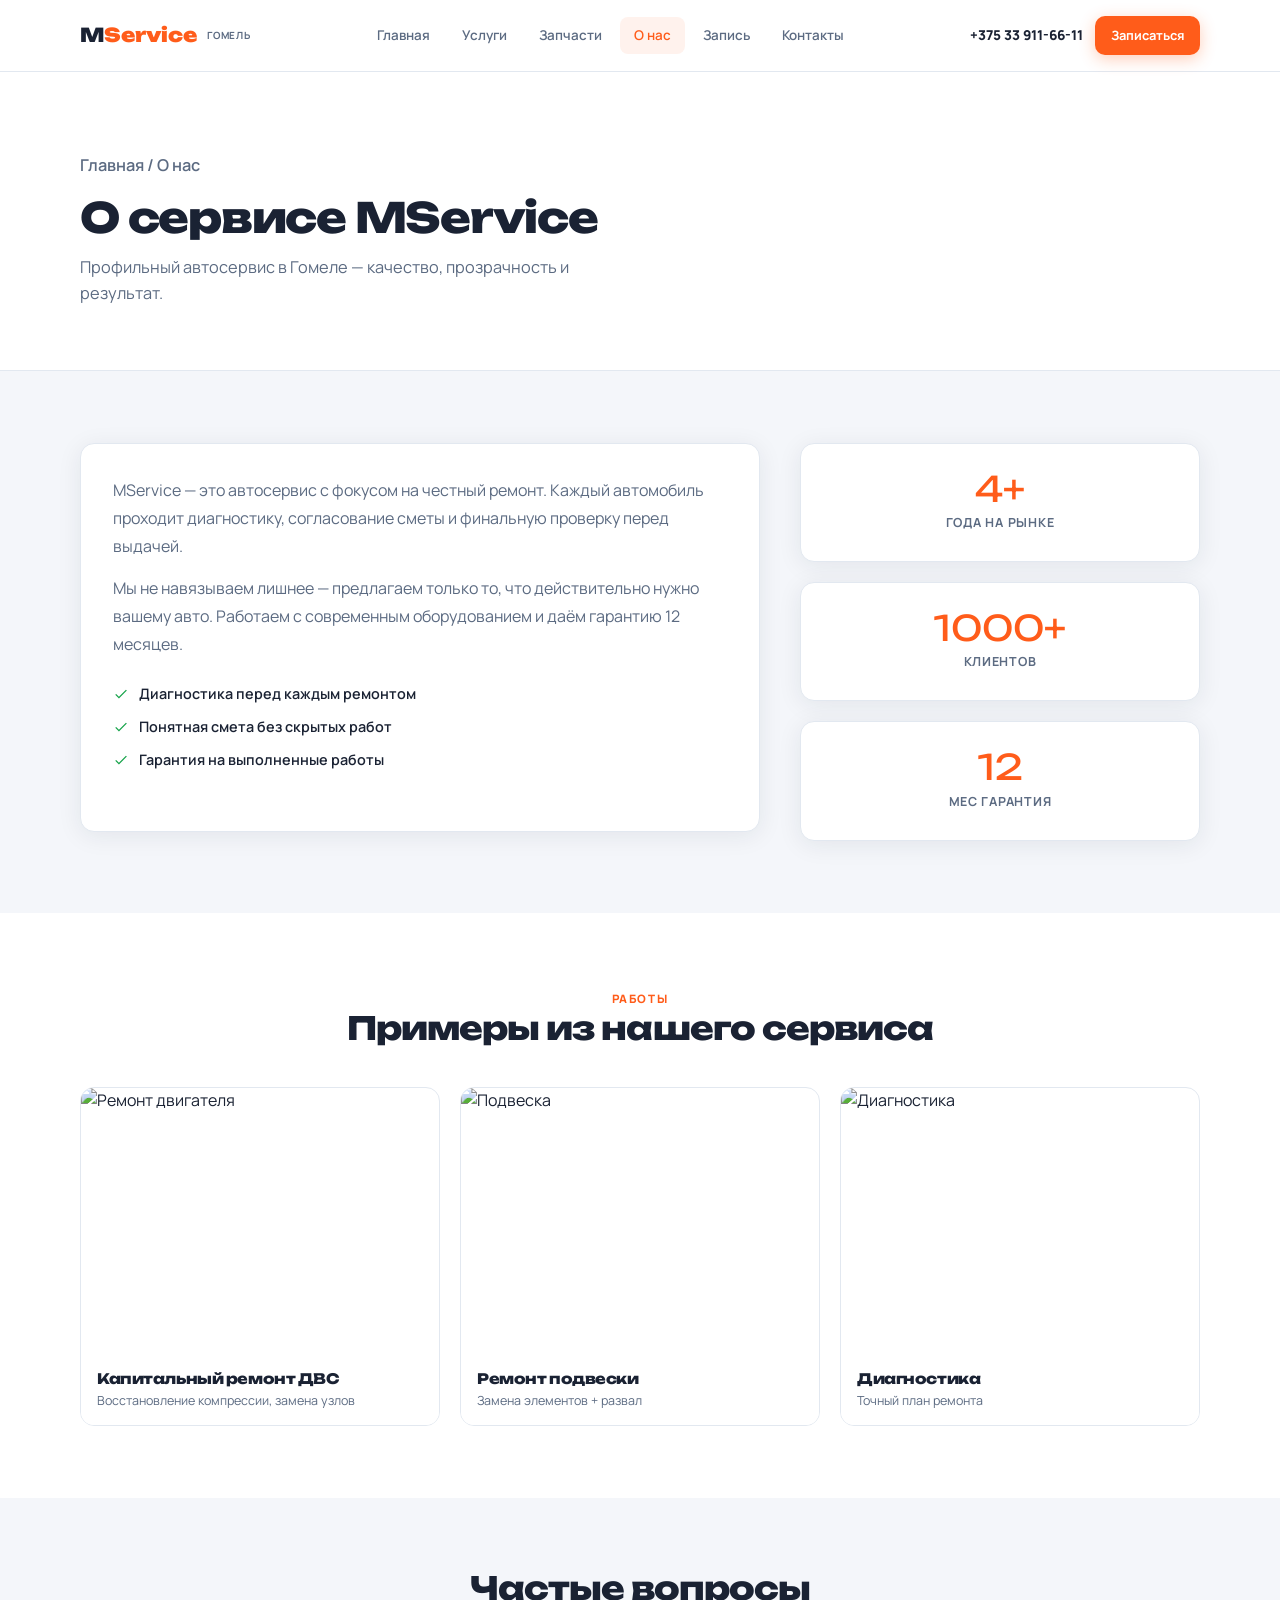
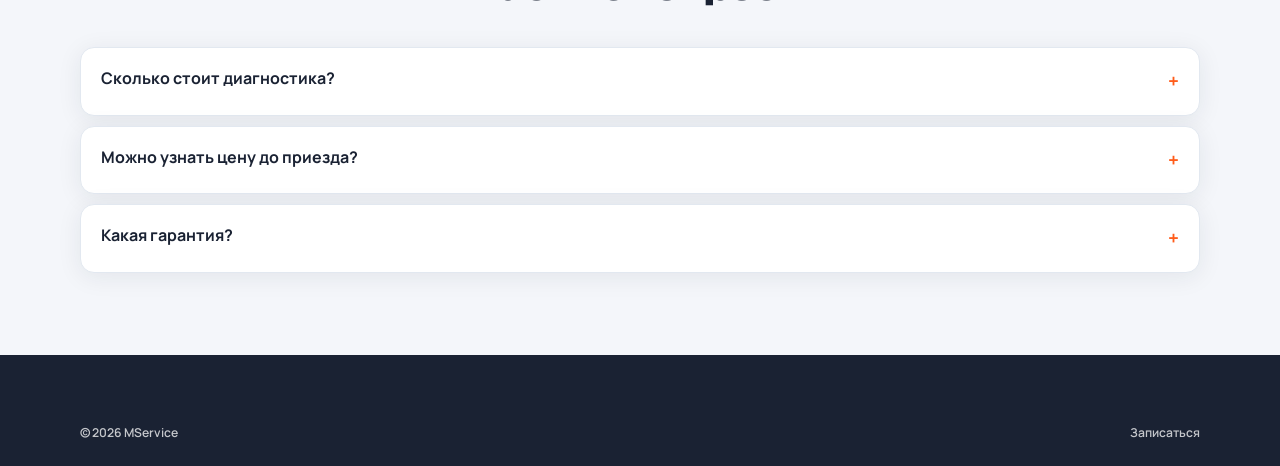
==== about.html @ 53ee5925 "v8: light theme multi-page site (6 pages)" ====
<!DOCTYPE html>
<html lang="ru">
<head>
  <meta charset="UTF-8" />
  <meta name="viewport" content="width=device-width, initial-scale=1.0" />
  <title>О нас — MService Гомель</title>
  <meta name="description" content="MService — автосервис в Гомеле с 2022 года. 1000+ клиентов, гарантия 12 месяцев." />
  <link href="https://fonts.googleapis.com/css2?family=Manrope:wght@400;600;700;800&family=Unbounded:wght@700;800;900&display=swap" rel="stylesheet" />
  <link rel="stylesheet" href="./styles.css?v=8" />
</head>
<body data-page="about">
<div id="ms-root">
  <header class="site-header">
    <div class="container head">
      <a href="./index.html" class="logo"><span class="logo-text">M<span>Service</span></span><span class="logo-tag">Гомель</span></a>
      <nav class="nav-desktop">
        <a href="./index.html" data-nav="home">Главная</a>
        <a href="./services.html" data-nav="services">Услуги</a>
        <a href="./parts.html" data-nav="parts">Запчасти</a>
        <a href="./about.html" data-nav="about">О нас</a>
        <a href="./booking.html" data-nav="booking">Запись</a>
        <a href="./contacts.html" data-nav="contacts">Контакты</a>
      </nav>
      <div class="head-actions">
        <a class="head-phone" href="tel:+375339116611">+375 33 911-66-11</a>
        <a class="btn btn-primary btn-sm" href="./booking.html">Записаться</a>
        <button class="burger" id="burgerBtn" type="button" aria-label="Меню"><span></span><span></span><span></span></button>
      </div>
    </div>
  </header>
  <div class="mobile-nav" id="mobileNav">
    <div class="mobile-nav-inner">
      <a href="./index.html" data-nav="home">Главная</a>
      <a href="./services.html" data-nav="services">Услуги</a>
      <a href="./parts.html" data-nav="parts">Запчасти</a>
      <a href="./about.html" data-nav="about">О нас</a>
      <a href="./booking.html" data-nav="booking">Запись</a>
      <a href="./contacts.html" data-nav="contacts">Контакты</a>
    </div>
  </div>

  <main>
    <section class="page-hero">
      <div class="container">
        <p class="breadcrumb"><a href="./index.html">Главная</a> / О нас</p>
        <h1>О сервисе MService</h1>
        <p>Профильный автосервис в Гомеле — качество, прозрачность и результат.</p>
      </div>
    </section>

    <section class="section">
      <div class="container page-layout">
        <div class="card" style="padding:32px">
          <p style="color:var(--muted);margin-bottom:14px;line-height:1.75">MService — это автосервис с фокусом на честный ремонт. Каждый автомобиль проходит диагностику, согласование сметы и финальную проверку перед выдачей.</p>
          <p style="color:var(--muted);line-height:1.75">Мы не навязываем лишнее — предлагаем только то, что действительно нужно вашему авто. Работаем с современным оборудованием и даём гарантию 12 месяцев.</p>
          <ul class="home-checks" style="margin-top:24px">
            <li><svg viewBox="0 0 24 24"><path d="M9 16.2 4.8 12l-1.4 1.4L9 19 21 7l-1.4-1.4L9 16.2z"/></svg>Диагностика перед каждым ремонтом</li>
            <li><svg viewBox="0 0 24 24"><path d="M9 16.2 4.8 12l-1.4 1.4L9 19 21 7l-1.4-1.4L9 16.2z"/></svg>Понятная смета без скрытых работ</li>
            <li><svg viewBox="0 0 24 24"><path d="M9 16.2 4.8 12l-1.4 1.4L9 19 21 7l-1.4-1.4L9 16.2z"/></svg>Гарантия на выполненные работы</li>
          </ul>
        </div>
        <div class="grid-2" style="grid-template-columns:1fr">
          <article class="card stat-box"><div class="stat-num">4+</div><div class="stat-lbl">года на рынке</div></article>
          <article class="card stat-box"><div class="stat-num">1000+</div><div class="stat-lbl">клиентов</div></article>
          <article class="card stat-box"><div class="stat-num">12</div><div class="stat-lbl">мес гарантия</div></article>
        </div>
      </div>
    </section>

    <section class="section section-white">
      <div class="container">
        <div class="section-head center"><span class="sec-label">Работы</span><h2>Примеры из нашего сервиса</h2></div>
        <div class="grid-3">
          <article class="gallery-card">
            <img loading="lazy" src="https://images.unsplash.com/photo-1487754180451-c456f719a1fc?auto=format&fit=crop&w=800&q=80" alt="Ремонт двигателя" />
            <div class="gallery-cap"><h3>Капитальный ремонт ДВС</h3><p>Восстановление компрессии, замена узлов</p></div>
          </article>
          <article class="gallery-card">
            <img loading="lazy" src="https://images.unsplash.com/photo-1625047509248-ec889cbff17f?auto=format&fit=crop&w=800&q=80" alt="Подвеска" />
            <div class="gallery-cap"><h3>Ремонт подвески</h3><p>Замена элементов + развал</p></div>
          </article>
          <article class="gallery-card">
            <img loading="lazy" src="https://images.unsplash.com/photo-1581094794329-cd5aa2aee6a8?auto=format&fit=crop&w=800&q=80" alt="Диагностика" />
            <div class="gallery-cap"><h3>Диагностика</h3><p>Точный план ремонта</p></div>
          </article>
        </div>
      </div>
    </section>

    <section class="section">
      <div class="container">
        <div class="section-head center"><h2>Частые вопросы</h2></div>
        <details class="card faq-item"><summary>Сколько стоит диагностика?</summary><p>От 30 BYN. Считываем ошибки и даём понятный отчёт с планом ремонта.</p></details>
        <details class="card faq-item"><summary>Можно узнать цену до приезда?</summary><p>Да — позвоните или оставьте заявку. Точная смета после осмотра авто.</p></details>
        <details class="card faq-item"><summary>Какая гарантия?</summary><p>12 месяцев на выполненные работы, фиксируем в заказ-наряде.</p></details>
      </div>
    </section>
  </main>

  <footer class="site-footer">
    <div class="container footer-bottom" style="border:0"><span>© 2026 MService</span><a href="./booking.html">Записаться</a></div>
  </footer>
</div>
<script src="./main.js?v=8"></script>
</body>
</html>
---- styles.css ----
/* MService — Light Multi-page */
html, body { margin: 0; background: #f4f6fa; }
#ms-root, #ms-root * { box-sizing: border-box; margin: 0; padding: 0; }

#ms-root {
  --bg: #f4f6fa;
  --white: #ffffff;
  --ink: #1a2233;
  --muted: #5c6b82;
  --line: #e2e8f0;
  --orange: #ff5c1a;
  --orange-dark: #e04e12;
  --blue: #2563eb;
  --green: #16a34a;
  --shadow: 0 4px 24px rgba(26, 34, 51, 0.08);
  --shadow-lg: 0 12px 40px rgba(26, 34, 51, 0.12);
  --radius: 14px;
  --font-display: "Unbounded", system-ui, sans-serif;
  --font-body: "Manrope", system-ui, sans-serif;
  --container: min(1120px, calc(100% - 40px));
  --header-h: 72px;
  font-family: var(--font-body);
  color: var(--ink);
  background: var(--bg);
  line-height: 1.6;
  -webkit-font-smoothing: antialiased;
}

#ms-root svg { width: 1.1em; height: 1.1em; fill: currentColor; flex-shrink: 0; }
#ms-root .container { width: var(--container); margin-inline: auto; }
#ms-root a { color: inherit; text-decoration: none; }
#ms-root img { max-width: 100%; display: block; }
#ms-root h1, #ms-root h2, #ms-root h3 { font-family: var(--font-display); font-weight: 800; letter-spacing: -0.03em; line-height: 1.15; }
#ms-root strong { font-weight: 700; }

#ms-root .card {
  background: var(--white);
  border: 1px solid var(--line);
  border-radius: var(--radius);
  box-shadow: var(--shadow);
}

#ms-root .btn {
  display: inline-flex; align-items: center; justify-content: center; gap: 8px;
  padding: 13px 24px; min-height: 46px; border: none; border-radius: 10px;
  font-family: var(--font-body); font-weight: 700; font-size: 0.88rem; cursor: pointer;
  transition: 0.2s;
}
#ms-root .btn:hover { transform: translateY(-1px); }
#ms-root .btn-primary { background: var(--orange); color: #fff; box-shadow: 0 4px 16px rgba(255,92,26,0.3); }
#ms-root .btn-primary:hover { background: var(--orange-dark); }
#ms-root .btn-outline { background: var(--white); color: var(--ink); border: 1.5px solid var(--line); }
#ms-root .btn-outline:hover { border-color: var(--orange); color: var(--orange); }
#ms-root .btn-sm { padding: 9px 16px; min-height: 38px; font-size: 0.8rem; }
#ms-root .btn-lg { padding: 16px 28px; min-height: 52px; font-size: 0.95rem; }

/* Header */
#ms-root .site-header {
  position: sticky; top: 0; z-index: 100;
  height: var(--header-h); background: rgba(255,255,255,0.95);
  backdrop-filter: blur(12px); border-bottom: 1px solid var(--line);
}
#ms-root .head { height: 100%; display: flex; align-items: center; justify-content: space-between; gap: 16px; }
#ms-root .logo { display: flex; align-items: center; gap: 10px; }
#ms-root .logo-text { font-family: var(--font-display); font-size: 1.2rem; font-weight: 900; }
#ms-root .logo-text span { color: var(--orange); }
#ms-root .logo-tag { font-size: 0.62rem; color: var(--muted); font-weight: 700; text-transform: uppercase; letter-spacing: 0.08em; }
#ms-root .nav-desktop { display: flex; gap: 4px; }
#ms-root .nav-desktop a {
  padding: 8px 14px; border-radius: 8px; font-size: 0.84rem; font-weight: 600; color: var(--muted); transition: 0.2s;
}
#ms-root .nav-desktop a:hover { color: var(--ink); background: var(--bg); }
#ms-root .nav-desktop a.active { color: var(--orange); background: rgba(255,92,26,0.08); }
#ms-root .head-actions { display: flex; align-items: center; gap: 12px; }
#ms-root .head-phone { font-weight: 800; font-size: 0.85rem; color: var(--ink); white-space: nowrap; }
#ms-root .head-phone:hover { color: var(--orange); }
#ms-root .burger {
  display: none; width: 40px; height: 40px; border: 1px solid var(--line); border-radius: 10px;
  background: var(--white); cursor: pointer; flex-direction: column;
  align-items: center; justify-content: center; gap: 5px;
}
#ms-root .burger span { width: 18px; height: 2px; background: var(--ink); border-radius: 1px; transition: 0.25s; }
#ms-root .burger.open span:nth-child(1) { transform: translateY(7px) rotate(45deg); }
#ms-root .burger.open span:nth-child(2) { opacity: 0; }
#ms-root .burger.open span:nth-child(3) { transform: translateY(-7px) rotate(-45deg); }

#ms-root .mobile-nav {
  display: none; position: fixed; inset: 0; z-index: 99; background: rgba(26,34,51,0.4);
  opacity: 0; pointer-events: none; transition: 0.3s;
}
#ms-root .mobile-nav.open { opacity: 1; pointer-events: auto; }
#ms-root .mobile-nav-inner {
  position: absolute; right: 0; top: 0; bottom: 0; width: min(280px, 85vw);
  background: var(--white); padding: 88px 24px 24px;
  display: flex; flex-direction: column; gap: 4px;
  transform: translateX(100%); transition: 0.35s;
  box-shadow: var(--shadow-lg);
}
#ms-root .mobile-nav.open .mobile-nav-inner { transform: none; }
#ms-root .mobile-nav a {
  padding: 12px 14px; border-radius: 8px; font-weight: 700; font-size: 0.95rem; color: var(--ink);
}
#ms-root .mobile-nav a.active { background: rgba(255,92,26,0.1); color: var(--orange); }
#ms-root .mobile-nav .btn { width: 100%; margin-top: 12px; }

/* Page hero */
#ms-root .page-hero {
  padding: clamp(48px, 8vw, 80px) 0 clamp(40px, 6vw, 64px);
  background: var(--white); border-bottom: 1px solid var(--line);
}
#ms-root .page-hero h1 { font-size: clamp(1.8rem, 4vw, 2.6rem); margin-bottom: 12px; }
#ms-root .page-hero p { color: var(--muted); font-size: 1.02rem; max-width: 560px; }
#ms-root .breadcrumb { font-size: 0.78rem; color: var(--muted); margin-bottom: 16px; font-weight: 600; }
#ms-root .breadcrumb a:hover { color: var(--orange); }

/* Home hero */
#ms-root .home-hero {
  padding: clamp(48px, 7vw, 72px) 0;
  background: linear-gradient(180deg, #fff 0%, var(--bg) 100%);
}
#ms-root .home-hero-grid {
  display: grid; grid-template-columns: 1fr 400px; gap: 48px; align-items: center;
}
#ms-root .home-badge {
  display: inline-block; padding: 6px 14px; margin-bottom: 16px;
  background: rgba(22,163,74,0.1); color: var(--green); border-radius: 999px;
  font-size: 0.75rem; font-weight: 800;
}
#ms-root .home-hero h1 { font-size: clamp(2rem, 5vw, 3.2rem); margin-bottom: 16px; }
#ms-root .home-hero h1 em { font-style: normal; color: var(--orange); }
#ms-root .home-lead { color: var(--muted); font-size: 1.05rem; margin-bottom: 24px; max-width: 520px; }
#ms-root .home-checks { list-style: none; display: grid; gap: 10px; margin-bottom: 28px; }
#ms-root .home-checks li { display: flex; gap: 10px; align-items: center; font-weight: 600; font-size: 0.9rem; }
#ms-root .home-checks svg { color: var(--green); }
#ms-root .home-btns { display: flex; flex-wrap: wrap; gap: 10px; }
#ms-root .hero-card { padding: 28px; }
#ms-root .hero-card h3 { font-size: 1.1rem; margin-bottom: 6px; }
#ms-root .hero-card > p { font-size: 0.86rem; color: var(--muted); margin-bottom: 20px; }

/* Sections */
#ms-root .section { padding: clamp(48px, 7vw, 72px) 0; }
#ms-root .section-white { background: var(--white); }
#ms-root .section-head { margin-bottom: 40px; }
#ms-root .section-head.center { text-align: center; }
#ms-root .section-head.center p { margin-inline: auto; }
#ms-root .sec-label { font-size: 0.72rem; font-weight: 800; text-transform: uppercase; letter-spacing: 0.14em; color: var(--orange); margin-bottom: 8px; }
#ms-root .section-head h2 { font-size: clamp(1.5rem, 3vw, 2rem); margin-bottom: 10px; }
#ms-root .section-head p { color: var(--muted); max-width: 520px; font-size: 0.95rem; }

/* Grids */
#ms-root .grid-4 { display: grid; grid-template-columns: repeat(4, 1fr); gap: 20px; }
#ms-root .grid-3 { display: grid; grid-template-columns: repeat(3, 1fr); gap: 20px; }
#ms-root .grid-2 { display: grid; grid-template-columns: repeat(2, 1fr); gap: 20px; }

#ms-root .trust-card { padding: 24px 20px; text-align: center; }
#ms-root .trust-icon {
  width: 48px; height: 48px; margin: 0 auto 14px; border-radius: 12px;
  background: rgba(255,92,26,0.1); color: var(--orange);
  display: flex; align-items: center; justify-content: center;
}
#ms-root .trust-card h3 { font-size: 0.95rem; margin-bottom: 6px; }
#ms-root .trust-card p { font-size: 0.82rem; color: var(--muted); }

#ms-root .svc-card { padding: 24px; display: flex; flex-direction: column; min-height: 220px; transition: 0.2s; }
#ms-root .svc-card:hover { box-shadow: var(--shadow-lg); border-color: rgba(255,92,26,0.25); }
#ms-root .svc-card h3 { font-size: 1rem; margin: 12px 0 8px; }
#ms-root .svc-card p { font-size: 0.86rem; color: var(--muted); flex: 1; margin-bottom: 16px; }
#ms-root .svc-foot { display: flex; justify-content: space-between; align-items: center; margin-top: auto; }
#ms-root .price { font-family: var(--font-display); font-weight: 800; color: var(--orange); font-size: 0.95rem; }

#ms-root .price-table { overflow: hidden; }
#ms-root .price-row {
  display: grid; grid-template-columns: 1fr 120px 110px; gap: 16px; align-items: center;
  padding: 16px 20px; border-bottom: 1px solid var(--line); font-weight: 600; font-size: 0.9rem;
}
#ms-root .price-row:last-child { border-bottom: 0; }
#ms-root .price-head { background: var(--bg); font-size: 0.72rem; text-transform: uppercase; letter-spacing: 0.08em; color: var(--muted); }

#ms-root .cta-band {
  padding: clamp(32px, 5vw, 48px); border-radius: var(--radius);
  background: linear-gradient(135deg, var(--orange), #ff8a4c);
  color: #fff; display: flex; justify-content: space-between; align-items: center; gap: 24px; flex-wrap: wrap;
}
#ms-root .cta-band h2 { font-size: clamp(1.3rem, 3vw, 1.7rem); margin-bottom: 8px; color: #fff; }
#ms-root .cta-band p { opacity: 0.92; font-size: 0.92rem; max-width: 480px; }
#ms-root .cta-band .btn-outline { border-color: rgba(255,255,255,0.5); color: #fff; background: transparent; }
#ms-root .cta-band .btn-outline:hover { background: rgba(255,255,255,0.15); border-color: #fff; }
#ms-root .cta-band .btn-white { background: #fff; color: var(--orange); }

#ms-root .review-card { padding: 28px; }
#ms-root .review-stars { color: #f59e0b; margin-bottom: 12px; letter-spacing: 2px; }
#ms-root .review-card p { font-size: 0.95rem; line-height: 1.7; margin-bottom: 16px; }
#ms-root .review-author { font-weight: 800; font-size: 0.88rem; color: var(--orange); }

#ms-root .stat-box { padding: 28px; text-align: center; }
#ms-root .stat-num { font-family: var(--font-display); font-size: 2.2rem; color: var(--orange); line-height: 1; }
#ms-root .stat-lbl { font-size: 0.78rem; color: var(--muted); font-weight: 700; margin-top: 6px; text-transform: uppercase; letter-spacing: 0.06em; }

#ms-root .gallery-card { border-radius: var(--radius); overflow: hidden; border: 1px solid var(--line); }
#ms-root .gallery-card img { width: 100%; aspect-ratio: 4/3; object-fit: cover; }
#ms-root .gallery-cap { padding: 14px 16px; background: var(--white); }
#ms-root .gallery-cap h3 { font-size: 0.9rem; margin-bottom: 4px; }
#ms-root .gallery-cap p { font-size: 0.78rem; color: var(--muted); }

/* Forms */
#ms-root .form-box { padding: 32px; max-width: 480px; }
#ms-root .form-box.wide { max-width: 100%; }
#ms-root .form-tabs { display: grid; grid-template-columns: repeat(3, 1fr); gap: 8px; margin-bottom: 16px; }
#ms-root .form-tab {
  padding: 10px; border-radius: 8px; border: 1.5px solid var(--line); background: var(--bg);
  font-family: var(--font-body); font-weight: 700; font-size: 0.78rem; cursor: pointer; color: var(--muted);
}
#ms-root .form-tab.on { border-color: var(--orange); color: var(--orange); background: rgba(255,92,26,0.06); }
#ms-root .ig { margin-bottom: 12px; }
#ms-root input, #ms-root textarea, #ms-root select {
  width: 100%; padding: 13px 15px; border-radius: 10px; border: 1.5px solid var(--line);
  background: var(--white); font-family: var(--font-body); font-size: 0.9rem; color: var(--ink);
  min-height: 46px; transition: 0.2s;
}
#ms-root textarea { min-height: 110px; resize: vertical; }
#ms-root input:focus, #ms-root textarea:focus { outline: none; border-color: var(--orange); box-shadow: 0 0 0 3px rgba(255,92,26,0.12); }
#ms-root .form-note { font-size: 0.74rem; color: var(--muted); margin-top: 10px; text-align: center; }
#ms-root .form-feedback { margin-top: 12px; text-align: center; font-size: 0.84rem; font-weight: 600; min-height: 1.4em; }

/* Contacts */
#ms-root .contact-line { display: flex; gap: 14px; margin-bottom: 18px; align-items: flex-start; }
#ms-root .contact-icon {
  width: 42px; height: 42px; border-radius: 10px; flex-shrink: 0;
  background: rgba(255,92,26,0.1); color: var(--orange);
  display: flex; align-items: center; justify-content: center;
}
#ms-root .contact-line strong { display: block; font-size: 0.95rem; margin-bottom: 2px; }
#ms-root .contact-line span, #ms-root .contact-line a { font-size: 0.88rem; color: var(--muted); font-weight: 600; }
#ms-root .contact-line a:hover { color: var(--orange); }
#ms-root .map-box { border-radius: var(--radius); overflow: hidden; border: 1px solid var(--line); min-height: 360px; }
#ms-root .map-box iframe { width: 100%; height: 100%; min-height: 360px; border: 0; }

/* Footer */
#ms-root .site-footer {
  background: var(--ink); color: rgba(255,255,255,0.75); padding: 48px 0 24px; margin-top: 0;
}
#ms-root .footer-grid {
  display: grid; grid-template-columns: 1.4fr 1fr 1fr 1fr; gap: 32px; margin-bottom: 36px;
}
#ms-root .footer-brand .logo-text { color: #fff; }
#ms-root .footer-brand p { font-size: 0.84rem; margin-top: 12px; line-height: 1.6; }
#ms-root .footer-col h4 { color: #fff; font-size: 0.82rem; margin-bottom: 14px; font-family: var(--font-body); font-weight: 800; text-transform: uppercase; letter-spacing: 0.08em; }
#ms-root .footer-col a { display: block; font-size: 0.86rem; margin-bottom: 8px; color: rgba(255,255,255,0.65); font-weight: 600; }
#ms-root .footer-col a:hover { color: var(--orange); }
#ms-root .footer-bottom {
  padding-top: 20px; border-top: 1px solid rgba(255,255,255,0.1);
  display: flex; justify-content: space-between; flex-wrap: wrap; gap: 12px;
  font-size: 0.76rem; font-weight: 600;
}

#ms-root .page-layout { display: grid; grid-template-columns: 1fr 400px; gap: 40px; align-items: start; }
#ms-root .faq-item { margin-bottom: 10px; overflow: hidden; }
#ms-root .faq-item summary { padding: 18px 20px; cursor: pointer; font-weight: 700; list-style: none; display: flex; justify-content: space-between; }
#ms-root .faq-item summary::-webkit-details-marker { display: none; }
#ms-root .faq-item summary::after { content: "+"; color: var(--orange); font-size: 1.2rem; }
#ms-root .faq-item[open] summary::after { content: "−"; }
#ms-root .faq-item p { padding: 0 20px 18px; font-size: 0.88rem; color: var(--muted); line-height: 1.65; }

#ms-root .mobile-bar {
  display: none; position: fixed; bottom: 0; left: 0; right: 0; z-index: 90;
  background: var(--white); border-top: 1px solid var(--line);
  padding: 8px 12px calc(8px + env(safe-area-inset-bottom));
  grid-template-columns: repeat(3, 1fr); gap: 8px;
  box-shadow: 0 -4px 20px rgba(0,0,0,0.06);
}
#ms-root .mobile-bar a, #ms-root .mobile-bar button {
  display: flex; flex-direction: column; align-items: center; gap: 3px;
  padding: 8px; border: 0; background: none; font-size: 0.62rem; font-weight: 700;
  color: var(--muted); cursor: pointer; font-family: var(--font-body);
}
#ms-root .mobile-bar .active-tab { color: var(--orange); }

/* Modal */
#ms-root .modal {
  position: fixed; inset: 0; z-index: 200; background: rgba(26,34,51,0.5);
  display: none; align-items: center; justify-content: center; padding: 16px;
}
#ms-root .modal.open { display: flex; }
#ms-root .modal-box { width: min(100%, 420px); padding: 28px; position: relative; }
#ms-root .modal-close {
  position: absolute; right: 14px; top: 12px; background: none; border: 0;
  font-size: 24px; cursor: pointer; color: var(--muted); line-height: 1;
}
#ms-root .modal-box h3 { font-size: 1.1rem; margin-bottom: 8px; padding-right: 28px; }
#ms-root .modal-sub { font-size: 0.84rem; color: var(--muted); margin-bottom: 18px; }

@media (max-width: 1024px) {
  #ms-root .nav-desktop, #ms-root .head-phone { display: none; }
  #ms-root .burger { display: flex; }
  #ms-root .mobile-nav { display: block; }
  #ms-root .home-hero-grid, #ms-root .page-layout, #ms-root .footer-grid { grid-template-columns: 1fr; }
  #ms-root .grid-4 { grid-template-columns: repeat(2, 1fr); }
  #ms-root .grid-3 { grid-template-columns: repeat(2, 1fr); }
  #ms-root .hero-card { max-width: 480px; }
}
@media (max-width: 640px) {
  #ms-root .grid-4, #ms-root .grid-3, #ms-root .grid-2 { grid-template-columns: 1fr; }
  #ms-root .home-btns { flex-direction: column; }
  #ms-root .home-btns .btn { width: 100%; }
  #ms-root .cta-band { flex-direction: column; text-align: center; }
  #ms-root .cta-band .btn { width: 100%; }
  #ms-root .price-row { grid-template-columns: 1fr auto; }
  #ms-root .price-row .price-val { display: none; }
  #ms-root .price-head { display: none; }
  #ms-root .form-tabs { grid-template-columns: 1fr; }
  #ms-root .mobile-bar { display: grid; }
  #ms-root .logo-tag { display: none; }
  body { padding-bottom: 72px; }
}
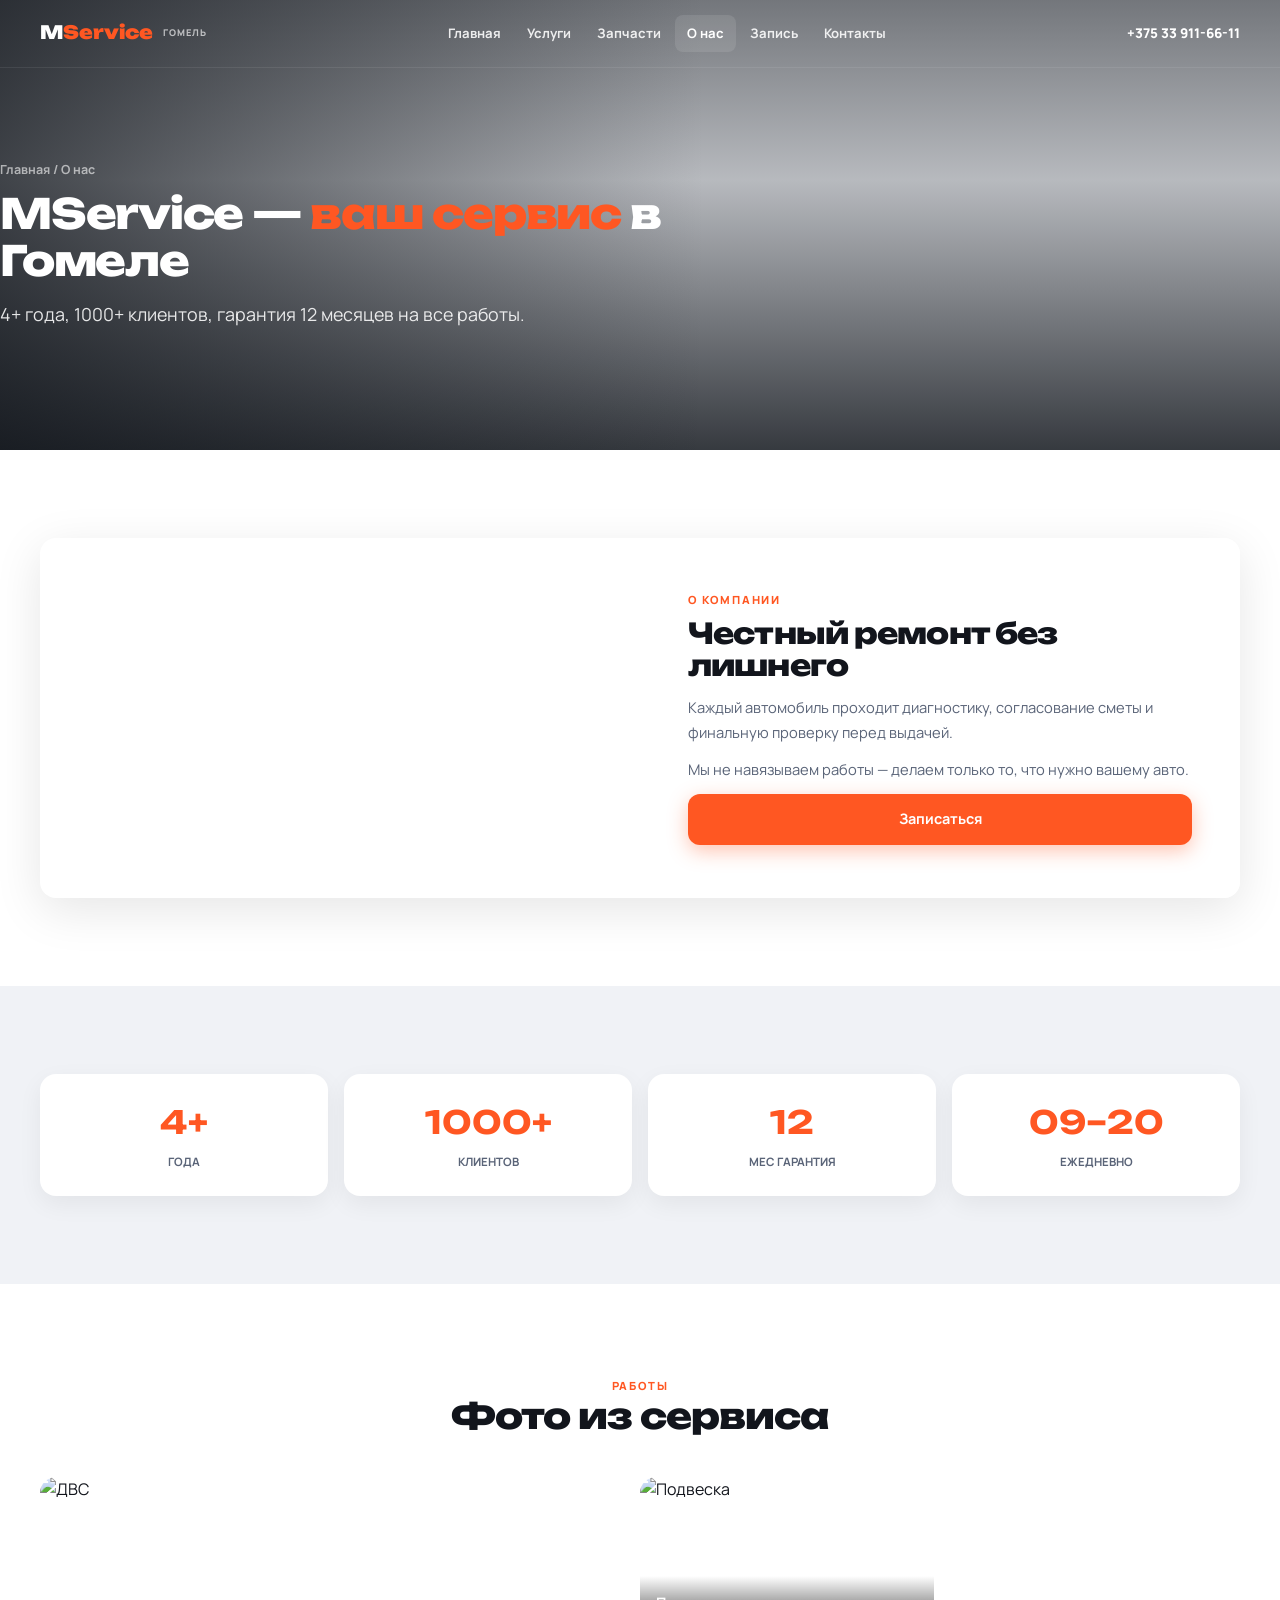
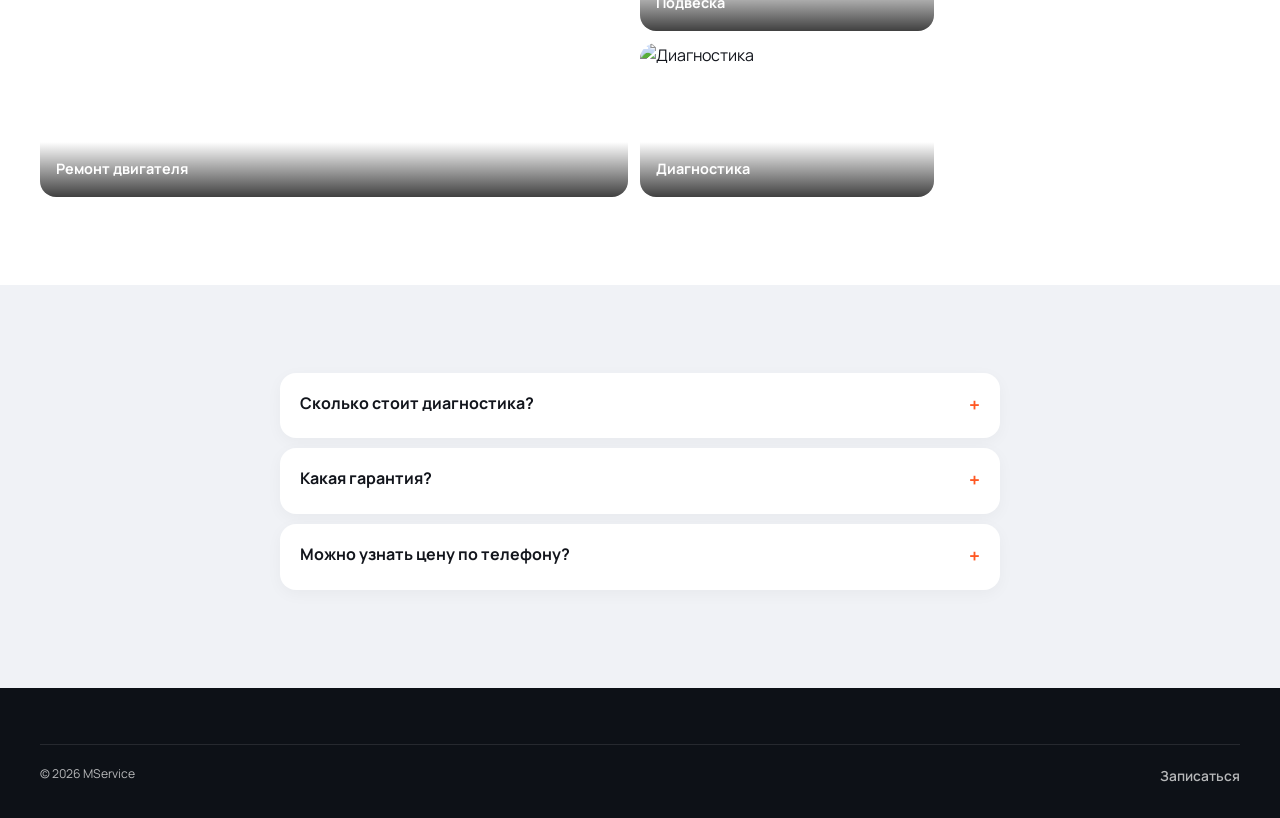
==== commit 4993ac55: "v9: photo heroes, image cards, mobile layout" ====
--- a/about.html
+++ b/about.html
@@ -2,18 +2,17 @@
 <html lang="ru">
 <head>
   <meta charset="UTF-8" />
-  <meta name="viewport" content="width=device-width, initial-scale=1.0" />
-  <title>О нас — MService Гомель</title>
-  <meta name="description" content="MService — автосервис в Гомеле с 2022 года. 1000+ клиентов, гарантия 12 месяцев." />
+  <meta name="viewport" content="width=device-width, initial-scale=1.0, viewport-fit=cover" />
+  <title>О нас — MService</title>
   <link href="https://fonts.googleapis.com/css2?family=Manrope:wght@400;600;700;800&family=Unbounded:wght@700;800;900&display=swap" rel="stylesheet" />
-  <link rel="stylesheet" href="./styles.css?v=8" />
+  <link rel="stylesheet" href="./styles.css?v=9" />
 </head>
 <body data-page="about">
 <div id="ms-root">
-  <header class="site-header">
-    <div class="container head">
+  <header class="site-header on-hero">
+    <div class="wrap head">
       <a href="./index.html" class="logo"><span class="logo-text">M<span>Service</span></span><span class="logo-tag">Гомель</span></a>
-      <nav class="nav-desktop">
+      <nav class="nav">
         <a href="./index.html" data-nav="home">Главная</a>
         <a href="./services.html" data-nav="services">Услуги</a>
         <a href="./parts.html" data-nav="parts">Запчасти</a>
@@ -21,86 +20,79 @@
         <a href="./booking.html" data-nav="booking">Запись</a>
         <a href="./contacts.html" data-nav="contacts">Контакты</a>
       </nav>
-      <div class="head-actions">
+      <div class="head-right">
         <a class="head-phone" href="tel:+375339116611">+375 33 911-66-11</a>
-        <a class="btn btn-primary btn-sm" href="./booking.html">Записаться</a>
         <button class="burger" id="burgerBtn" type="button" aria-label="Меню"><span></span><span></span><span></span></button>
       </div>
     </div>
   </header>
-  <div class="mobile-nav" id="mobileNav">
-    <div class="mobile-nav-inner">
-      <a href="./index.html" data-nav="home">Главная</a>
-      <a href="./services.html" data-nav="services">Услуги</a>
-      <a href="./parts.html" data-nav="parts">Запчасти</a>
-      <a href="./about.html" data-nav="about">О нас</a>
-      <a href="./booking.html" data-nav="booking">Запись</a>
-      <a href="./contacts.html" data-nav="contacts">Контакты</a>
-    </div>
-  </div>
+  <div class="mobile-nav" id="mobileNav"><div class="mobile-nav-panel">
+    <a href="./index.html" data-nav="home">Главная</a><a href="./services.html" data-nav="services">Услуги</a>
+    <a href="./parts.html" data-nav="parts">Запчасти</a><a href="./about.html" data-nav="about">О нас</a>
+    <a href="./booking.html" data-nav="booking">Запись</a><a href="./contacts.html" data-nav="contacts">Контакты</a>
+  </div></div>
 
   <main>
-    <section class="page-hero">
-      <div class="container">
+    <section class="hero hero-sm" style="background-image:url('https://images.unsplash.com/photo-1619642751034-765df43c7869?w=1920&q=80')">
+      <div class="wrap hero-inner">
         <p class="breadcrumb"><a href="./index.html">Главная</a> / О нас</p>
-        <h1>О сервисе MService</h1>
-        <p>Профильный автосервис в Гомеле — качество, прозрачность и результат.</p>
+        <h1>MService — <em>ваш сервис</em> в Гомеле</h1>
+        <p class="hero-lead">4+ года, 1000+ клиентов, гарантия 12 месяцев на все работы.</p>
       </div>
     </section>
 
-    <section class="section">
-      <div class="container page-layout">
-        <div class="card" style="padding:32px">
-          <p style="color:var(--muted);margin-bottom:14px;line-height:1.75">MService — это автосервис с фокусом на честный ремонт. Каждый автомобиль проходит диагностику, согласование сметы и финальную проверку перед выдачей.</p>
-          <p style="color:var(--muted);line-height:1.75">Мы не навязываем лишнее — предлагаем только то, что действительно нужно вашему авто. Работаем с современным оборудованием и даём гарантию 12 месяцев.</p>
-          <ul class="home-checks" style="margin-top:24px">
-            <li><svg viewBox="0 0 24 24"><path d="M9 16.2 4.8 12l-1.4 1.4L9 19 21 7l-1.4-1.4L9 16.2z"/></svg>Диагностика перед каждым ремонтом</li>
-            <li><svg viewBox="0 0 24 24"><path d="M9 16.2 4.8 12l-1.4 1.4L9 19 21 7l-1.4-1.4L9 16.2z"/></svg>Понятная смета без скрытых работ</li>
-            <li><svg viewBox="0 0 24 24"><path d="M9 16.2 4.8 12l-1.4 1.4L9 19 21 7l-1.4-1.4L9 16.2z"/></svg>Гарантия на выполненные работы</li>
-          </ul>
-        </div>
-        <div class="grid-2" style="grid-template-columns:1fr">
-          <article class="card stat-box"><div class="stat-num">4+</div><div class="stat-lbl">года на рынке</div></article>
-          <article class="card stat-box"><div class="stat-num">1000+</div><div class="stat-lbl">клиентов</div></article>
-          <article class="card stat-box"><div class="stat-num">12</div><div class="stat-lbl">мес гарантия</div></article>
+    <section class="sec sec-white">
+      <div class="wrap split">
+        <div class="split-img" style="background-image:url('https://images.unsplash.com/photo-1581094794329-cd5aa2aee6a8?w=900&q=80')"></div>
+        <div class="split-text">
+          <span class="sec-tag">О компании</span>
+          <h2>Честный ремонт без лишнего</h2>
+          <p>Каждый автомобиль проходит диагностику, согласование сметы и финальную проверку перед выдачей.</p>
+          <p>Мы не навязываем работы — делаем только то, что нужно вашему авто.</p>
+          <a class="btn btn-primary" href="./booking.html">Записаться</a>
         </div>
       </div>
     </section>
 
-    <section class="section section-white">
-      <div class="container">
-        <div class="section-head center"><span class="sec-label">Работы</span><h2>Примеры из нашего сервиса</h2></div>
-        <div class="grid-3">
-          <article class="gallery-card">
-            <img loading="lazy" src="https://images.unsplash.com/photo-1487754180451-c456f719a1fc?auto=format&fit=crop&w=800&q=80" alt="Ремонт двигателя" />
-            <div class="gallery-cap"><h3>Капитальный ремонт ДВС</h3><p>Восстановление компрессии, замена узлов</p></div>
-          </article>
-          <article class="gallery-card">
-            <img loading="lazy" src="https://images.unsplash.com/photo-1625047509248-ec889cbff17f?auto=format&fit=crop&w=800&q=80" alt="Подвеска" />
-            <div class="gallery-cap"><h3>Ремонт подвески</h3><p>Замена элементов + развал</p></div>
-          </article>
-          <article class="gallery-card">
-            <img loading="lazy" src="https://images.unsplash.com/photo-1581094794329-cd5aa2aee6a8?auto=format&fit=crop&w=800&q=80" alt="Диагностика" />
-            <div class="gallery-cap"><h3>Диагностика</h3><p>Точный план ремонта</p></div>
-          </article>
+    <section class="sec">
+      <div class="wrap grid-4">
+        <div class="stat-pill"><b>4+</b><span>года</span></div>
+        <div class="stat-pill"><b>1000+</b><span>клиентов</span></div>
+        <div class="stat-pill"><b>12</b><span>мес гарантия</span></div>
+        <div class="stat-pill"><b>09–20</b><span>ежедневно</span></div>
+      </div>
+    </section>
+
+    <section class="sec sec-white">
+      <div class="wrap">
+        <div class="sec-head center"><span class="sec-tag">Работы</span><h2>Фото из сервиса</h2></div>
+        <div class="photo-row">
+          <div class="photo-cell big"><img src="https://images.unsplash.com/photo-1487754180451-c456f719a1fc?w=900&q=80" alt="ДВС" loading="lazy" /><div class="photo-cap"><strong>Ремонт двигателя</strong></div></div>
+          <div class="photo-stack">
+            <div class="photo-cell"><img src="https://images.unsplash.com/photo-1625047509248-ec889cbff17f?w=400&q=80" alt="Подвеска" loading="lazy" /><div class="photo-cap"><strong>Подвеска</strong></div></div>
+            <div class="photo-cell"><img src="https://images.unsplash.com/photo-1581094794329-cd5aa2aee6a8?w=400&q=80" alt="Диагностика" loading="lazy" /><div class="photo-cap"><strong>Диагностика</strong></div></div>
+          </div>
         </div>
       </div>
     </section>
 
-    <section class="section">
-      <div class="container">
-        <div class="section-head center"><h2>Частые вопросы</h2></div>
-        <details class="card faq-item"><summary>Сколько стоит диагностика?</summary><p>От 30 BYN. Считываем ошибки и даём понятный отчёт с планом ремонта.</p></details>
-        <details class="card faq-item"><summary>Можно узнать цену до приезда?</summary><p>Да — позвоните или оставьте заявку. Точная смета после осмотра авто.</p></details>
-        <details class="card faq-item"><summary>Какая гарантия?</summary><p>12 месяцев на выполненные работы, фиксируем в заказ-наряде.</p></details>
+    <section class="sec">
+      <div class="wrap" style="max-width:720px;margin-inline:auto">
+        <details><summary>Сколько стоит диагностика?</summary><p>От 30 BYN. Даём отчёт и план ремонта.</p></details>
+        <details><summary>Какая гарантия?</summary><p>12 месяцев на выполненные работы.</p></details>
+        <details><summary>Можно узнать цену по телефону?</summary><p>Да — позвоните, назовём ориентир. Точная смета после осмотра.</p></details>
       </div>
     </section>
   </main>
 
-  <footer class="site-footer">
-    <div class="container footer-bottom" style="border:0"><span>© 2026 MService</span><a href="./booking.html">Записаться</a></div>
-  </footer>
+  <footer class="footer"><div class="wrap footer-bot"><span>© 2026 MService</span><a href="./booking.html">Записаться</a></div></footer>
+  <nav class="mob-bar">
+    <a href="./index.html"><svg viewBox="0 0 24 24"><path d="M12 3L2 12h3v8h6v-6h2v6h6v-8h3L12 3z"/></svg>Главная</a>
+    <a href="./about.html" class="on"><svg viewBox="0 0 24 24"><path d="M12 12c2.21 0 4-1.79 4-4s-1.79-4-4-4-4 1.79-4 4 1.79 4 4 4zm0 2c-2.67 0-8 1.34-8 4v2h16v-2c0-2.66-5.33-4-8-4z"/></svg>О нас</a>
+    <a href="./booking.html"><svg viewBox="0 0 24 24"><path d="M19 4h-1V2h-2v2H8V2H6v2H5a2 2 0 0 0-2 2v14a2 2 0 0 0 2 2h14a2 2 0 0 0 2-2V6a2 2 0 0 0-2-2z"/></svg>Запись</a>
+    <a href="tel:+375339116611"><svg viewBox="0 0 24 24"><path d="M6.6 10.8c1.4 2.8 3.4 4.9 6.2 6.2l2.1-2.1c.3-.3.7-.4 1-.2 1.1.4 2.3.6 3.5.6.6 0 1 .4 1 1V20c0 .6-.4 1-1 1C10.6 21 3 13.4 3 4c0-.6.4-1 1-1h3.5c.6 0 1 .4 1 1 0 1.2.2 2.4.6 3.5.1.3 0 .7-.2 1L6.6 10.8z"/></svg>Звонок</a>
+  </nav>
 </div>
-<script src="./main.js?v=8"></script>
+<script src="./main.js?v=9"></script>
 </body>
 </html>
--- a/styles.css
+++ b/styles.css
@@ -1,314 +1,377 @@
-/* MService — Light Multi-page */
-html, body { margin: 0; background: #f4f6fa; }
+/* MService v9 — Photo-rich multi-page */
+html, body { margin: 0; }
 #ms-root, #ms-root * { box-sizing: border-box; margin: 0; padding: 0; }
 
 #ms-root {
-  --bg: #f4f6fa;
-  --white: #ffffff;
-  --ink: #1a2233;
-  --muted: #5c6b82;
-  --line: #e2e8f0;
-  --orange: #ff5c1a;
-  --orange-dark: #e04e12;
-  --blue: #2563eb;
-  --green: #16a34a;
-  --shadow: 0 4px 24px rgba(26, 34, 51, 0.08);
-  --shadow-lg: 0 12px 40px rgba(26, 34, 51, 0.12);
-  --radius: 14px;
-  --font-display: "Unbounded", system-ui, sans-serif;
-  --font-body: "Manrope", system-ui, sans-serif;
-  --container: min(1120px, calc(100% - 40px));
-  --header-h: 72px;
-  font-family: var(--font-body);
+  --white: #fff;
+  --ink: #12151c;
+  --muted: #5a6478;
+  --line: #e8ecf2;
+  --orange: #ff5722;
+  --orange-d: #e64a19;
+  --dark: #0d1117;
+  --radius: 16px;
+  --font-d: "Unbounded", system-ui, sans-serif;
+  --font-b: "Manrope", system-ui, sans-serif;
+  --wrap: min(1200px, calc(100% - 32px));
+  --hdr: 68px;
+  font-family: var(--font-b);
   color: var(--ink);
-  background: var(--bg);
-  line-height: 1.6;
+  background: #f0f2f6;
+  line-height: 1.55;
+  overflow-x: hidden;
   -webkit-font-smoothing: antialiased;
 }
 
+#ms-root img { max-width: 100%; display: block; height: auto; }
+#ms-root a { color: inherit; text-decoration: none; }
 #ms-root svg { width: 1.1em; height: 1.1em; fill: currentColor; flex-shrink: 0; }
-#ms-root .container { width: var(--container); margin-inline: auto; }
-#ms-root a { color: inherit; text-decoration: none; }
-#ms-root img { max-width: 100%; display: block; }
-#ms-root h1, #ms-root h2, #ms-root h3 { font-family: var(--font-display); font-weight: 800; letter-spacing: -0.03em; line-height: 1.15; }
-#ms-root strong { font-weight: 700; }
-
-#ms-root .card {
-  background: var(--white);
-  border: 1px solid var(--line);
-  border-radius: var(--radius);
-  box-shadow: var(--shadow);
-}
-
+#ms-root .wrap { width: var(--wrap); margin-inline: auto; }
+#ms-root h1, #ms-root h2, #ms-root h3 { font-family: var(--font-d); font-weight: 800; letter-spacing: -0.03em; line-height: 1.12; }
+
+/* Buttons */
 #ms-root .btn {
   display: inline-flex; align-items: center; justify-content: center; gap: 8px;
-  padding: 13px 24px; min-height: 46px; border: none; border-radius: 10px;
-  font-family: var(--font-body); font-weight: 700; font-size: 0.88rem; cursor: pointer;
-  transition: 0.2s;
-}
-#ms-root .btn:hover { transform: translateY(-1px); }
-#ms-root .btn-primary { background: var(--orange); color: #fff; box-shadow: 0 4px 16px rgba(255,92,26,0.3); }
-#ms-root .btn-primary:hover { background: var(--orange-dark); }
-#ms-root .btn-outline { background: var(--white); color: var(--ink); border: 1.5px solid var(--line); }
-#ms-root .btn-outline:hover { border-color: var(--orange); color: var(--orange); }
-#ms-root .btn-sm { padding: 9px 16px; min-height: 38px; font-size: 0.8rem; }
-#ms-root .btn-lg { padding: 16px 28px; min-height: 52px; font-size: 0.95rem; }
+  padding: 14px 26px; min-height: 48px; border-radius: 12px; border: none;
+  font-family: var(--font-b); font-weight: 700; font-size: 0.9rem; cursor: pointer; transition: 0.22s;
+}
+#ms-root .btn:active { transform: scale(0.98); }
+#ms-root .btn-primary { background: var(--orange); color: #fff; box-shadow: 0 6px 20px rgba(255,87,34,0.35); }
+#ms-root .btn-primary:hover { background: var(--orange-d); }
+#ms-root .btn-white { background: #fff; color: var(--ink); }
+#ms-root .btn-ghost { background: rgba(255,255,255,0.12); color: #fff; border: 1.5px solid rgba(255,255,255,0.45); backdrop-filter: blur(6px); }
+#ms-root .btn-ghost:hover { background: rgba(255,255,255,0.22); }
+#ms-root .btn-dark { background: var(--dark); color: #fff; }
+#ms-root .btn-sm { padding: 10px 18px; min-height: 40px; font-size: 0.82rem; }
+#ms-root .btn-lg { padding: 16px 30px; min-height: 52px; font-size: 0.95rem; }
 
 /* Header */
 #ms-root .site-header {
-  position: sticky; top: 0; z-index: 100;
-  height: var(--header-h); background: rgba(255,255,255,0.95);
-  backdrop-filter: blur(12px); border-bottom: 1px solid var(--line);
-}
-#ms-root .head { height: 100%; display: flex; align-items: center; justify-content: space-between; gap: 16px; }
-#ms-root .logo { display: flex; align-items: center; gap: 10px; }
-#ms-root .logo-text { font-family: var(--font-display); font-size: 1.2rem; font-weight: 900; }
+  position: fixed; top: 0; left: 0; right: 0; z-index: 200; height: var(--hdr);
+  transition: background 0.3s, box-shadow 0.3s, border 0.3s;
+}
+#ms-root .site-header .head {
+  height: 100%; display: flex; align-items: center; justify-content: space-between; gap: 12px;
+}
+#ms-root .site-header.on-hero { background: transparent; border-bottom: 1px solid rgba(255,255,255,0.08); }
+#ms-root .site-header.on-hero .logo-text, #ms-root .site-header.on-hero .head-phone { color: #fff; }
+#ms-root .site-header.on-hero .logo-tag { color: rgba(255,255,255,0.65); }
+#ms-root .site-header.on-hero .nav a { color: rgba(255,255,255,0.88); }
+#ms-root .site-header.on-hero .nav a.active, #ms-root .site-header.on-hero .nav a:hover { color: #fff; background: rgba(255,255,255,0.1); }
+#ms-root .site-header.on-hero .burger { border-color: rgba(255,255,255,0.35); background: rgba(255,255,255,0.08); }
+#ms-root .site-header.on-hero .burger span { background: #fff; }
+#ms-root .site-header.scrolled {
+  background: rgba(255,255,255,0.97); backdrop-filter: blur(14px);
+  box-shadow: 0 4px 30px rgba(0,0,0,0.08); border-bottom: 1px solid var(--line);
+}
+#ms-root .site-header.scrolled .logo-text, #ms-root .site-header.scrolled .head-phone { color: var(--ink); }
+#ms-root .site-header.scrolled .logo-tag { color: var(--muted); }
+#ms-root .site-header.scrolled .nav a { color: var(--muted); }
+#ms-root .site-header.scrolled .nav a.active { color: var(--orange); background: rgba(255,87,34,0.08); }
+#ms-root .site-header.scrolled .burger { border-color: var(--line); background: #fff; }
+#ms-root .site-header.scrolled .burger span { background: var(--ink); }
+
+#ms-root .logo { display: flex; align-items: center; gap: 10px; z-index: 1; }
+#ms-root .logo-text { font-family: var(--font-d); font-size: 1.15rem; font-weight: 900; transition: color 0.3s; }
 #ms-root .logo-text span { color: var(--orange); }
-#ms-root .logo-tag { font-size: 0.62rem; color: var(--muted); font-weight: 700; text-transform: uppercase; letter-spacing: 0.08em; }
-#ms-root .nav-desktop { display: flex; gap: 4px; }
-#ms-root .nav-desktop a {
-  padding: 8px 14px; border-radius: 8px; font-size: 0.84rem; font-weight: 600; color: var(--muted); transition: 0.2s;
-}
-#ms-root .nav-desktop a:hover { color: var(--ink); background: var(--bg); }
-#ms-root .nav-desktop a.active { color: var(--orange); background: rgba(255,92,26,0.08); }
-#ms-root .head-actions { display: flex; align-items: center; gap: 12px; }
-#ms-root .head-phone { font-weight: 800; font-size: 0.85rem; color: var(--ink); white-space: nowrap; }
-#ms-root .head-phone:hover { color: var(--orange); }
+#ms-root .logo-tag { font-size: 0.58rem; font-weight: 800; text-transform: uppercase; letter-spacing: 0.1em; transition: color 0.3s; }
+#ms-root .nav { display: flex; gap: 2px; }
+#ms-root .nav a {
+  padding: 8px 12px; border-radius: 8px; font-size: 0.82rem; font-weight: 700; transition: 0.2s;
+}
+#ms-root .nav a:hover { background: rgba(0,0,0,0.04); }
+#ms-root .head-right { display: flex; align-items: center; gap: 10px; }
+#ms-root .head-phone { font-weight: 800; font-size: 0.84rem; white-space: nowrap; transition: color 0.3s; }
+#ms-root .head-phone:hover { color: var(--orange) !important; }
 #ms-root .burger {
-  display: none; width: 40px; height: 40px; border: 1px solid var(--line); border-radius: 10px;
-  background: var(--white); cursor: pointer; flex-direction: column;
-  align-items: center; justify-content: center; gap: 5px;
-}
-#ms-root .burger span { width: 18px; height: 2px; background: var(--ink); border-radius: 1px; transition: 0.25s; }
+  display: none; width: 44px; height: 44px; border-radius: 12px; border: 1.5px solid var(--line);
+  background: #fff; cursor: pointer; flex-direction: column; align-items: center; justify-content: center; gap: 5px;
+}
+#ms-root .burger span { width: 20px; height: 2px; background: var(--ink); border-radius: 2px; transition: 0.25s; }
 #ms-root .burger.open span:nth-child(1) { transform: translateY(7px) rotate(45deg); }
 #ms-root .burger.open span:nth-child(2) { opacity: 0; }
 #ms-root .burger.open span:nth-child(3) { transform: translateY(-7px) rotate(-45deg); }
 
 #ms-root .mobile-nav {
-  display: none; position: fixed; inset: 0; z-index: 99; background: rgba(26,34,51,0.4);
+  display: none; position: fixed; inset: 0; z-index: 199; background: rgba(13,17,23,0.55);
   opacity: 0; pointer-events: none; transition: 0.3s;
 }
 #ms-root .mobile-nav.open { opacity: 1; pointer-events: auto; }
-#ms-root .mobile-nav-inner {
-  position: absolute; right: 0; top: 0; bottom: 0; width: min(280px, 85vw);
-  background: var(--white); padding: 88px 24px 24px;
+#ms-root .mobile-nav-panel {
+  position: absolute; right: 0; top: 0; bottom: 0; width: min(300px, 88vw);
+  background: #fff; padding: calc(var(--hdr) + 20px) 24px 28px;
   display: flex; flex-direction: column; gap: 4px;
-  transform: translateX(100%); transition: 0.35s;
-  box-shadow: var(--shadow-lg);
-}
-#ms-root .mobile-nav.open .mobile-nav-inner { transform: none; }
+  transform: translateX(100%); transition: 0.35s cubic-bezier(0.22,1,0.36,1);
+  box-shadow: -8px 0 40px rgba(0,0,0,0.15);
+}
+#ms-root .mobile-nav.open .mobile-nav-panel { transform: none; }
 #ms-root .mobile-nav a {
-  padding: 12px 14px; border-radius: 8px; font-weight: 700; font-size: 0.95rem; color: var(--ink);
-}
-#ms-root .mobile-nav a.active { background: rgba(255,92,26,0.1); color: var(--orange); }
+  padding: 14px 16px; border-radius: 10px; font-weight: 800; font-size: 1rem;
+}
+#ms-root .mobile-nav a.active { background: rgba(255,87,34,0.1); color: var(--orange); }
 #ms-root .mobile-nav .btn { width: 100%; margin-top: 12px; }
 
-/* Page hero */
-#ms-root .page-hero {
-  padding: clamp(48px, 8vw, 80px) 0 clamp(40px, 6vw, 64px);
-  background: var(--white); border-bottom: 1px solid var(--line);
-}
-#ms-root .page-hero h1 { font-size: clamp(1.8rem, 4vw, 2.6rem); margin-bottom: 12px; }
-#ms-root .page-hero p { color: var(--muted); font-size: 1.02rem; max-width: 560px; }
-#ms-root .breadcrumb { font-size: 0.78rem; color: var(--muted); margin-bottom: 16px; font-weight: 600; }
-#ms-root .breadcrumb a:hover { color: var(--orange); }
-
-/* Home hero */
-#ms-root .home-hero {
-  padding: clamp(48px, 7vw, 72px) 0;
-  background: linear-gradient(180deg, #fff 0%, var(--bg) 100%);
-}
-#ms-root .home-hero-grid {
-  display: grid; grid-template-columns: 1fr 400px; gap: 48px; align-items: center;
-}
-#ms-root .home-badge {
-  display: inline-block; padding: 6px 14px; margin-bottom: 16px;
-  background: rgba(22,163,74,0.1); color: var(--green); border-radius: 999px;
-  font-size: 0.75rem; font-weight: 800;
-}
-#ms-root .home-hero h1 { font-size: clamp(2rem, 5vw, 3.2rem); margin-bottom: 16px; }
-#ms-root .home-hero h1 em { font-style: normal; color: var(--orange); }
-#ms-root .home-lead { color: var(--muted); font-size: 1.05rem; margin-bottom: 24px; max-width: 520px; }
-#ms-root .home-checks { list-style: none; display: grid; gap: 10px; margin-bottom: 28px; }
-#ms-root .home-checks li { display: flex; gap: 10px; align-items: center; font-weight: 600; font-size: 0.9rem; }
-#ms-root .home-checks svg { color: var(--green); }
-#ms-root .home-btns { display: flex; flex-wrap: wrap; gap: 10px; }
-#ms-root .hero-card { padding: 28px; }
-#ms-root .hero-card h3 { font-size: 1.1rem; margin-bottom: 6px; }
-#ms-root .hero-card > p { font-size: 0.86rem; color: var(--muted); margin-bottom: 20px; }
+/* HERO with background image */
+#ms-root .hero {
+  position: relative; min-height: max(520px, 88svh);
+  display: flex; align-items: flex-end; padding-bottom: clamp(40px, 8vw, 80px);
+  background-size: cover; background-position: center; background-repeat: no-repeat;
+}
+#ms-root .hero::before {
+  content: ""; position: absolute; inset: 0;
+  background: linear-gradient(180deg, rgba(13,17,23,0.55) 0%, rgba(13,17,23,0.25) 40%, rgba(13,17,23,0.82) 100%);
+}
+#ms-root .hero::after {
+  content: ""; position: absolute; inset: 0;
+  background: linear-gradient(90deg, rgba(13,17,23,0.7) 0%, transparent 55%);
+}
+#ms-root .hero-inner { position: relative; z-index: 2; padding-top: calc(var(--hdr) + 32px); width: 100%; }
+#ms-root .hero h1 { font-size: clamp(2rem, 6.5vw, 3.8rem); color: #fff; margin-bottom: 16px; max-width: 720px; }
+#ms-root .hero h1 em { font-style: normal; color: var(--orange); }
+#ms-root .hero-lead { color: rgba(255,255,255,0.88); font-size: clamp(0.95rem, 2.2vw, 1.12rem); max-width: 540px; margin-bottom: 28px; line-height: 1.65; }
+#ms-root .hero-btns { display: flex; flex-wrap: wrap; gap: 12px; }
+#ms-root .hero-badge {
+  display: inline-flex; align-items: center; gap: 8px; padding: 8px 14px; margin-bottom: 18px;
+  background: rgba(255,87,34,0.9); color: #fff; border-radius: 999px;
+  font-size: 0.72rem; font-weight: 800; text-transform: uppercase; letter-spacing: 0.06em;
+}
+#ms-root .hero-sm { min-height: max(340px, 50svh); align-items: center; padding-bottom: 0; }
+#ms-root .hero-sm .hero-inner { padding-top: calc(var(--hdr) + 48px); padding-bottom: 48px; }
+#ms-root .hero-sm h1 { font-size: clamp(1.7rem, 5vw, 2.6rem); }
+#ms-root .breadcrumb { font-size: 0.78rem; font-weight: 700; color: rgba(255,255,255,0.6); margin-bottom: 12px; }
+#ms-root .breadcrumb a:hover { color: #fff; }
+
+/* Floating stats on hero */
+#ms-root .hero-float {
+  position: relative; z-index: 3; margin-top: -48px; margin-bottom: 48px;
+}
+#ms-root .float-bar {
+  display: grid; grid-template-columns: repeat(4, 1fr); gap: 0;
+  background: #fff; border-radius: var(--radius); overflow: hidden;
+  box-shadow: 0 20px 60px rgba(0,0,0,0.12);
+}
+#ms-root .float-item {
+  padding: 22px 16px; text-align: center; border-right: 1px solid var(--line);
+}
+#ms-root .float-item:last-child { border-right: 0; }
+#ms-root .float-item strong { display: block; font-family: var(--font-d); font-size: 1.35rem; color: var(--orange); }
+#ms-root .float-item span { font-size: 0.72rem; color: var(--muted); font-weight: 700; text-transform: uppercase; letter-spacing: 0.05em; }
 
 /* Sections */
-#ms-root .section { padding: clamp(48px, 7vw, 72px) 0; }
-#ms-root .section-white { background: var(--white); }
-#ms-root .section-head { margin-bottom: 40px; }
-#ms-root .section-head.center { text-align: center; }
-#ms-root .section-head.center p { margin-inline: auto; }
-#ms-root .sec-label { font-size: 0.72rem; font-weight: 800; text-transform: uppercase; letter-spacing: 0.14em; color: var(--orange); margin-bottom: 8px; }
-#ms-root .section-head h2 { font-size: clamp(1.5rem, 3vw, 2rem); margin-bottom: 10px; }
-#ms-root .section-head p { color: var(--muted); max-width: 520px; font-size: 0.95rem; }
-
-/* Grids */
-#ms-root .grid-4 { display: grid; grid-template-columns: repeat(4, 1fr); gap: 20px; }
+#ms-root main { padding-top: 0; }
+#ms-root .sec { padding: clamp(48px, 8vw, 88px) 0; }
+#ms-root .sec-white { background: #fff; }
+#ms-root .sec-dark { background: var(--dark); color: #fff; }
+#ms-root .sec-head { margin-bottom: 40px; }
+#ms-root .sec-head.center { text-align: center; }
+#ms-root .sec-head.center p { margin-inline: auto; }
+#ms-root .sec-tag { font-size: 0.7rem; font-weight: 800; text-transform: uppercase; letter-spacing: 0.16em; color: var(--orange); margin-bottom: 8px; }
+#ms-root .sec-head h2 { font-size: clamp(1.5rem, 3.5vw, 2.2rem); margin-bottom: 10px; }
+#ms-root .sec-head p { color: var(--muted); max-width: 520px; font-size: 0.95rem; }
+#ms-root .sec-dark .sec-head p { color: rgba(255,255,255,0.65); }
+#ms-root .sec-dark .sec-head h2 { color: #fff; }
+
+/* Image cards */
 #ms-root .grid-3 { display: grid; grid-template-columns: repeat(3, 1fr); gap: 20px; }
 #ms-root .grid-2 { display: grid; grid-template-columns: repeat(2, 1fr); gap: 20px; }
-
-#ms-root .trust-card { padding: 24px 20px; text-align: center; }
-#ms-root .trust-icon {
-  width: 48px; height: 48px; margin: 0 auto 14px; border-radius: 12px;
-  background: rgba(255,92,26,0.1); color: var(--orange);
-  display: flex; align-items: center; justify-content: center;
-}
-#ms-root .trust-card h3 { font-size: 0.95rem; margin-bottom: 6px; }
-#ms-root .trust-card p { font-size: 0.82rem; color: var(--muted); }
-
-#ms-root .svc-card { padding: 24px; display: flex; flex-direction: column; min-height: 220px; transition: 0.2s; }
-#ms-root .svc-card:hover { box-shadow: var(--shadow-lg); border-color: rgba(255,92,26,0.25); }
-#ms-root .svc-card h3 { font-size: 1rem; margin: 12px 0 8px; }
-#ms-root .svc-card p { font-size: 0.86rem; color: var(--muted); flex: 1; margin-bottom: 16px; }
-#ms-root .svc-foot { display: flex; justify-content: space-between; align-items: center; margin-top: auto; }
-#ms-root .price { font-family: var(--font-display); font-weight: 800; color: var(--orange); font-size: 0.95rem; }
-
-#ms-root .price-table { overflow: hidden; }
-#ms-root .price-row {
-  display: grid; grid-template-columns: 1fr 120px 110px; gap: 16px; align-items: center;
-  padding: 16px 20px; border-bottom: 1px solid var(--line); font-weight: 600; font-size: 0.9rem;
-}
-#ms-root .price-row:last-child { border-bottom: 0; }
-#ms-root .price-head { background: var(--bg); font-size: 0.72rem; text-transform: uppercase; letter-spacing: 0.08em; color: var(--muted); }
-
-#ms-root .cta-band {
-  padding: clamp(32px, 5vw, 48px); border-radius: var(--radius);
-  background: linear-gradient(135deg, var(--orange), #ff8a4c);
-  color: #fff; display: flex; justify-content: space-between; align-items: center; gap: 24px; flex-wrap: wrap;
-}
-#ms-root .cta-band h2 { font-size: clamp(1.3rem, 3vw, 1.7rem); margin-bottom: 8px; color: #fff; }
-#ms-root .cta-band p { opacity: 0.92; font-size: 0.92rem; max-width: 480px; }
-#ms-root .cta-band .btn-outline { border-color: rgba(255,255,255,0.5); color: #fff; background: transparent; }
-#ms-root .cta-band .btn-outline:hover { background: rgba(255,255,255,0.15); border-color: #fff; }
-#ms-root .cta-band .btn-white { background: #fff; color: var(--orange); }
-
-#ms-root .review-card { padding: 28px; }
-#ms-root .review-stars { color: #f59e0b; margin-bottom: 12px; letter-spacing: 2px; }
-#ms-root .review-card p { font-size: 0.95rem; line-height: 1.7; margin-bottom: 16px; }
-#ms-root .review-author { font-weight: 800; font-size: 0.88rem; color: var(--orange); }
-
-#ms-root .stat-box { padding: 28px; text-align: center; }
-#ms-root .stat-num { font-family: var(--font-display); font-size: 2.2rem; color: var(--orange); line-height: 1; }
-#ms-root .stat-lbl { font-size: 0.78rem; color: var(--muted); font-weight: 700; margin-top: 6px; text-transform: uppercase; letter-spacing: 0.06em; }
-
-#ms-root .gallery-card { border-radius: var(--radius); overflow: hidden; border: 1px solid var(--line); }
-#ms-root .gallery-card img { width: 100%; aspect-ratio: 4/3; object-fit: cover; }
-#ms-root .gallery-cap { padding: 14px 16px; background: var(--white); }
-#ms-root .gallery-cap h3 { font-size: 0.9rem; margin-bottom: 4px; }
-#ms-root .gallery-cap p { font-size: 0.78rem; color: var(--muted); }
+#ms-root .grid-4 { display: grid; grid-template-columns: repeat(4, 1fr); gap: 16px; }
+
+#ms-root .img-card {
+  border-radius: var(--radius); overflow: hidden; background: #fff;
+  box-shadow: 0 8px 32px rgba(0,0,0,0.08); transition: transform 0.25s;
+}
+#ms-root .img-card:hover { transform: translateY(-4px); }
+#ms-root .img-card-pic { position: relative; height: 200px; overflow: hidden; }
+#ms-root .img-card-pic img { width: 100%; height: 100%; object-fit: cover; transition: transform 0.5s; }
+#ms-root .img-card:hover .img-card-pic img { transform: scale(1.06); }
+#ms-root .img-card-pic .price-badge {
+  position: absolute; bottom: 12px; left: 12px; padding: 6px 12px;
+  background: var(--orange); color: #fff; border-radius: 8px;
+  font-family: var(--font-d); font-size: 0.78rem; font-weight: 800;
+}
+#ms-root .img-card-body { padding: 20px; }
+#ms-root .img-card-body h3 { font-size: 1rem; margin-bottom: 8px; }
+#ms-root .img-card-body p { font-size: 0.86rem; color: var(--muted); margin-bottom: 16px; line-height: 1.55; }
+#ms-root .img-card-foot { display: flex; justify-content: space-between; align-items: center; }
+
+/* Full-width image band */
+#ms-root .img-band {
+  position: relative; min-height: 380px; background-size: cover; background-position: center;
+  display: flex; align-items: center;
+}
+#ms-root .img-band::before {
+  content: ""; position: absolute; inset: 0;
+  background: linear-gradient(90deg, rgba(13,17,23,0.88) 0%, rgba(13,17,23,0.45) 100%);
+}
+#ms-root .img-band-inner { position: relative; z-index: 1; padding: 60px 0; max-width: 520px; }
+#ms-root .img-band h2 { color: #fff; font-size: clamp(1.5rem, 4vw, 2.2rem); margin-bottom: 12px; }
+#ms-root .img-band p { color: rgba(255,255,255,0.82); margin-bottom: 24px; font-size: 0.95rem; line-height: 1.65; }
+
+/* Split block image + text */
+#ms-root .split { display: grid; grid-template-columns: 1fr 1fr; gap: 0; border-radius: var(--radius); overflow: hidden; box-shadow: 0 12px 48px rgba(0,0,0,0.1); }
+#ms-root .split-img { min-height: 360px; background-size: cover; background-position: center; }
+#ms-root .split-text { padding: clamp(32px, 5vw, 48px); background: #fff; display: flex; flex-direction: column; justify-content: center; }
+#ms-root .split-text h2 { font-size: clamp(1.3rem, 3vw, 1.8rem); margin-bottom: 14px; }
+#ms-root .split-text p { color: var(--muted); margin-bottom: 12px; line-height: 1.7; font-size: 0.92rem; }
+#ms-root .check-list { list-style: none; margin: 16px 0 24px; display: grid; gap: 10px; }
+#ms-root .check-list li { display: flex; gap: 10px; align-items: center; font-weight: 700; font-size: 0.88rem; }
+#ms-root .check-list svg { color: var(--orange); flex-shrink: 0; }
+
+/* Gallery row */
+#ms-root .photo-row { display: grid; grid-template-columns: 2fr 1fr 1fr; gap: 12px; height: 320px; }
+#ms-root .photo-cell { border-radius: var(--radius); overflow: hidden; position: relative; }
+#ms-root .photo-cell img { width: 100%; height: 100%; object-fit: cover; }
+#ms-root .photo-cell.big { grid-row: span 1; }
+#ms-root .photo-stack { display: grid; grid-template-rows: 1fr 1fr; gap: 12px; }
+#ms-root .photo-cap {
+  position: absolute; bottom: 0; left: 0; right: 0; padding: 16px;
+  background: linear-gradient(transparent, rgba(0,0,0,0.75)); color: #fff;
+}
+#ms-root .photo-cap strong { display: block; font-size: 0.9rem; }
 
 /* Forms */
-#ms-root .form-box { padding: 32px; max-width: 480px; }
-#ms-root .form-box.wide { max-width: 100%; }
+#ms-root .form-panel {
+  background: #fff; border-radius: var(--radius); padding: clamp(24px, 4vw, 36px);
+  box-shadow: 0 16px 48px rgba(0,0,0,0.1);
+}
 #ms-root .form-tabs { display: grid; grid-template-columns: repeat(3, 1fr); gap: 8px; margin-bottom: 16px; }
 #ms-root .form-tab {
-  padding: 10px; border-radius: 8px; border: 1.5px solid var(--line); background: var(--bg);
-  font-family: var(--font-body); font-weight: 700; font-size: 0.78rem; cursor: pointer; color: var(--muted);
-}
-#ms-root .form-tab.on { border-color: var(--orange); color: var(--orange); background: rgba(255,92,26,0.06); }
-#ms-root .ig { margin-bottom: 12px; }
-#ms-root input, #ms-root textarea, #ms-root select {
-  width: 100%; padding: 13px 15px; border-radius: 10px; border: 1.5px solid var(--line);
-  background: var(--white); font-family: var(--font-body); font-size: 0.9rem; color: var(--ink);
-  min-height: 46px; transition: 0.2s;
+  padding: 11px 8px; border-radius: 10px; border: 1.5px solid var(--line); background: #f8f9fc;
+  font-family: var(--font-b); font-weight: 700; font-size: 0.78rem; cursor: pointer; color: var(--muted);
+}
+#ms-root .form-tab.on { border-color: var(--orange); color: var(--orange); background: rgba(255,87,34,0.06); }
+#ms-root .fld { margin-bottom: 12px; }
+#ms-root input, #ms-root textarea {
+  width: 100%; padding: 14px 16px; border-radius: 11px; border: 1.5px solid var(--line);
+  font-family: var(--font-b); font-size: 16px; min-height: 48px; background: #fff; color: var(--ink);
 }
 #ms-root textarea { min-height: 110px; resize: vertical; }
-#ms-root input:focus, #ms-root textarea:focus { outline: none; border-color: var(--orange); box-shadow: 0 0 0 3px rgba(255,92,26,0.12); }
-#ms-root .form-note { font-size: 0.74rem; color: var(--muted); margin-top: 10px; text-align: center; }
-#ms-root .form-feedback { margin-top: 12px; text-align: center; font-size: 0.84rem; font-weight: 600; min-height: 1.4em; }
+#ms-root input:focus, #ms-root textarea:focus { outline: none; border-color: var(--orange); box-shadow: 0 0 0 3px rgba(255,87,34,0.12); }
+#ms-root .form-msg { margin-top: 12px; text-align: center; font-size: 0.85rem; font-weight: 700; min-height: 1.3em; }
+#ms-root .form-note { font-size: 0.74rem; color: var(--muted); text-align: center; margin-top: 10px; }
+
+/* Price table */
+#ms-root .price-tbl { background: #fff; border-radius: var(--radius); overflow: hidden; box-shadow: var(--shadow, 0 8px 32px rgba(0,0,0,0.08)); }
+#ms-root .price-tbl .row {
+  display: grid; grid-template-columns: 1fr 110px 100px; gap: 12px; align-items: center;
+  padding: 16px 20px; border-bottom: 1px solid var(--line); font-weight: 600; font-size: 0.9rem;
+}
+#ms-root .price-tbl .row:last-child { border: 0; }
+#ms-root .price-tbl .row.head { background: #f8f9fc; font-size: 0.7rem; text-transform: uppercase; letter-spacing: 0.08em; color: var(--muted); }
+#ms-root .price-tbl .val { font-family: var(--font-d); color: var(--orange); text-align: center; }
+
+/* Review */
+#ms-root .rev-card {
+  padding: 28px; background: #fff; border-radius: var(--radius);
+  box-shadow: 0 8px 28px rgba(0,0,0,0.06); height: 100%;
+}
+#ms-root .rev-stars { color: #f59e0b; margin-bottom: 12px; letter-spacing: 2px; }
+#ms-root .rev-card p { font-size: 0.92rem; line-height: 1.7; margin-bottom: 16px; color: var(--ink); }
+#ms-root .rev-name { font-weight: 800; color: var(--orange); font-size: 0.88rem; }
 
 /* Contacts */
-#ms-root .contact-line { display: flex; gap: 14px; margin-bottom: 18px; align-items: flex-start; }
-#ms-root .contact-icon {
-  width: 42px; height: 42px; border-radius: 10px; flex-shrink: 0;
-  background: rgba(255,92,26,0.1); color: var(--orange);
+#ms-root .contact-grid { display: grid; grid-template-columns: 1fr 1.2fr; gap: 24px; align-items: stretch; }
+#ms-root .contact-item { display: flex; gap: 14px; margin-bottom: 20px; }
+#ms-root .contact-ico {
+  width: 48px; height: 48px; border-radius: 12px; flex-shrink: 0;
+  background: rgba(255,87,34,0.1); color: var(--orange);
   display: flex; align-items: center; justify-content: center;
 }
-#ms-root .contact-line strong { display: block; font-size: 0.95rem; margin-bottom: 2px; }
-#ms-root .contact-line span, #ms-root .contact-line a { font-size: 0.88rem; color: var(--muted); font-weight: 600; }
-#ms-root .contact-line a:hover { color: var(--orange); }
-#ms-root .map-box { border-radius: var(--radius); overflow: hidden; border: 1px solid var(--line); min-height: 360px; }
-#ms-root .map-box iframe { width: 100%; height: 100%; min-height: 360px; border: 0; }
+#ms-root .contact-item strong { display: block; font-size: 0.95rem; margin-bottom: 2px; }
+#ms-root .contact-item span, #ms-root .contact-item a { font-size: 0.88rem; color: var(--muted); font-weight: 600; }
+#ms-root .map-frame { border-radius: var(--radius); overflow: hidden; min-height: 400px; box-shadow: 0 12px 40px rgba(0,0,0,0.1); }
+#ms-root .map-frame iframe { width: 100%; height: 100%; min-height: 400px; border: 0; }
+
+/* FAQ */
+#ms-root details { background: #fff; border-radius: var(--radius); margin-bottom: 10px; box-shadow: 0 4px 16px rgba(0,0,0,0.04); }
+#ms-root details summary { padding: 18px 20px; cursor: pointer; font-weight: 700; list-style: none; display: flex; justify-content: space-between; }
+#ms-root details summary::-webkit-details-marker { display: none; }
+#ms-root details summary::after { content: "+"; color: var(--orange); font-size: 1.2rem; }
+#ms-root details[open] summary::after { content: "−"; }
+#ms-root details p { padding: 0 20px 18px; color: var(--muted); font-size: 0.88rem; line-height: 1.65; }
 
 /* Footer */
-#ms-root .site-footer {
-  background: var(--ink); color: rgba(255,255,255,0.75); padding: 48px 0 24px; margin-top: 0;
-}
-#ms-root .footer-grid {
-  display: grid; grid-template-columns: 1.4fr 1fr 1fr 1fr; gap: 32px; margin-bottom: 36px;
-}
-#ms-root .footer-brand .logo-text { color: #fff; }
-#ms-root .footer-brand p { font-size: 0.84rem; margin-top: 12px; line-height: 1.6; }
-#ms-root .footer-col h4 { color: #fff; font-size: 0.82rem; margin-bottom: 14px; font-family: var(--font-body); font-weight: 800; text-transform: uppercase; letter-spacing: 0.08em; }
-#ms-root .footer-col a { display: block; font-size: 0.86rem; margin-bottom: 8px; color: rgba(255,255,255,0.65); font-weight: 600; }
-#ms-root .footer-col a:hover { color: var(--orange); }
-#ms-root .footer-bottom {
+#ms-root .footer {
+  background: var(--dark); color: rgba(255,255,255,0.7); padding: 56px 0 24px;
+}
+#ms-root .footer-grid { display: grid; grid-template-columns: 1.5fr 1fr 1fr 1fr; gap: 32px; margin-bottom: 40px; }
+#ms-root .footer .logo-text { color: #fff; }
+#ms-root .footer-brand p { font-size: 0.86rem; margin-top: 12px; line-height: 1.65; }
+#ms-root .footer h4 { color: #fff; font-size: 0.78rem; text-transform: uppercase; letter-spacing: 0.1em; margin-bottom: 14px; font-family: var(--font-b); }
+#ms-root .footer a { display: block; font-size: 0.86rem; margin-bottom: 8px; font-weight: 600; }
+#ms-root .footer a:hover { color: var(--orange); }
+#ms-root .footer-bot {
   padding-top: 20px; border-top: 1px solid rgba(255,255,255,0.1);
-  display: flex; justify-content: space-between; flex-wrap: wrap; gap: 12px;
-  font-size: 0.76rem; font-weight: 600;
-}
-
-#ms-root .page-layout { display: grid; grid-template-columns: 1fr 400px; gap: 40px; align-items: start; }
-#ms-root .faq-item { margin-bottom: 10px; overflow: hidden; }
-#ms-root .faq-item summary { padding: 18px 20px; cursor: pointer; font-weight: 700; list-style: none; display: flex; justify-content: space-between; }
-#ms-root .faq-item summary::-webkit-details-marker { display: none; }
-#ms-root .faq-item summary::after { content: "+"; color: var(--orange); font-size: 1.2rem; }
-#ms-root .faq-item[open] summary::after { content: "−"; }
-#ms-root .faq-item p { padding: 0 20px 18px; font-size: 0.88rem; color: var(--muted); line-height: 1.65; }
-
-#ms-root .mobile-bar {
-  display: none; position: fixed; bottom: 0; left: 0; right: 0; z-index: 90;
-  background: var(--white); border-top: 1px solid var(--line);
-  padding: 8px 12px calc(8px + env(safe-area-inset-bottom));
-  grid-template-columns: repeat(3, 1fr); gap: 8px;
-  box-shadow: 0 -4px 20px rgba(0,0,0,0.06);
-}
-#ms-root .mobile-bar a, #ms-root .mobile-bar button {
-  display: flex; flex-direction: column; align-items: center; gap: 3px;
-  padding: 8px; border: 0; background: none; font-size: 0.62rem; font-weight: 700;
-  color: var(--muted); cursor: pointer; font-family: var(--font-body);
-}
-#ms-root .mobile-bar .active-tab { color: var(--orange); }
-
-/* Modal */
-#ms-root .modal {
-  position: fixed; inset: 0; z-index: 200; background: rgba(26,34,51,0.5);
-  display: none; align-items: center; justify-content: center; padding: 16px;
-}
-#ms-root .modal.open { display: flex; }
-#ms-root .modal-box { width: min(100%, 420px); padding: 28px; position: relative; }
-#ms-root .modal-close {
-  position: absolute; right: 14px; top: 12px; background: none; border: 0;
-  font-size: 24px; cursor: pointer; color: var(--muted); line-height: 1;
-}
-#ms-root .modal-box h3 { font-size: 1.1rem; margin-bottom: 8px; padding-right: 28px; }
-#ms-root .modal-sub { font-size: 0.84rem; color: var(--muted); margin-bottom: 18px; }
+  display: flex; justify-content: space-between; flex-wrap: wrap; gap: 10px; font-size: 0.76rem;
+}
+
+/* Mobile bar */
+#ms-root .mob-bar {
+  display: none; position: fixed; bottom: 0; left: 0; right: 0; z-index: 180;
+  background: #fff; border-top: 1px solid var(--line);
+  padding: 6px 8px calc(6px + env(safe-area-inset-bottom));
+  grid-template-columns: repeat(4, 1fr); gap: 4px;
+  box-shadow: 0 -4px 24px rgba(0,0,0,0.08);
+}
+#ms-root .mob-bar a, #ms-root .mob-bar button {
+  display: flex; flex-direction: column; align-items: center; gap: 2px;
+  padding: 8px 4px; font-size: 0.58rem; font-weight: 800; color: var(--muted);
+  background: none; border: 0; cursor: pointer; font-family: var(--font-b);
+}
+#ms-root .mob-bar a.on, #ms-root .mob-bar .on { color: var(--orange); }
+#ms-root .mob-bar svg { width: 1.35em; height: 1.35em; }
+
+/* Layout helpers */
+#ms-root .layout-2 { display: grid; grid-template-columns: 1fr 420px; gap: 40px; align-items: start; }
+#ms-root .stat-pill {
+  padding: 24px; text-align: center; background: #fff; border-radius: var(--radius);
+  box-shadow: 0 8px 24px rgba(0,0,0,0.06);
+}
+#ms-root .stat-pill b { display: block; font-family: var(--font-d); font-size: 2rem; color: var(--orange); }
+#ms-root .stat-pill span { font-size: 0.72rem; color: var(--muted); font-weight: 700; text-transform: uppercase; }
 
 @media (max-width: 1024px) {
-  #ms-root .nav-desktop, #ms-root .head-phone { display: none; }
+  #ms-root .nav, #ms-root .head-phone { display: none; }
   #ms-root .burger { display: flex; }
   #ms-root .mobile-nav { display: block; }
-  #ms-root .home-hero-grid, #ms-root .page-layout, #ms-root .footer-grid { grid-template-columns: 1fr; }
-  #ms-root .grid-4 { grid-template-columns: repeat(2, 1fr); }
-  #ms-root .grid-3 { grid-template-columns: repeat(2, 1fr); }
-  #ms-root .hero-card { max-width: 480px; }
-}
+  #ms-root .grid-3, #ms-root .grid-4 { grid-template-columns: repeat(2, 1fr); }
+  #ms-root .float-bar { grid-template-columns: repeat(2, 1fr); }
+  #ms-root .float-item:nth-child(2) { border-right: 0; }
+  #ms-root .float-item { border-bottom: 1px solid var(--line); }
+  #ms-root .float-item:nth-child(3), #ms-root .float-item:nth-child(4) { border-bottom: 0; }
+  #ms-root .split, #ms-root .contact-grid, #ms-root .layout-2, #ms-root .footer-grid { grid-template-columns: 1fr; }
+  #ms-root .split-img { min-height: 260px; }
+  #ms-root .photo-row { grid-template-columns: 1fr 1fr; height: auto; }
+  #ms-root .photo-row .photo-cell:first-child { grid-column: span 2; height: 220px; }
+  #ms-root .photo-stack { grid-template-columns: 1fr 1fr; grid-template-rows: 1fr; }
+  #ms-root .photo-stack .photo-cell { height: 160px; }
+}
+
 @media (max-width: 640px) {
-  #ms-root .grid-4, #ms-root .grid-3, #ms-root .grid-2 { grid-template-columns: 1fr; }
-  #ms-root .home-btns { flex-direction: column; }
-  #ms-root .home-btns .btn { width: 100%; }
-  #ms-root .cta-band { flex-direction: column; text-align: center; }
-  #ms-root .cta-band .btn { width: 100%; }
-  #ms-root .price-row { grid-template-columns: 1fr auto; }
-  #ms-root .price-row .price-val { display: none; }
-  #ms-root .price-head { display: none; }
+  #ms-root { --wrap: calc(100% - 24px); }
+  #ms-root .hero { min-height: max(480px, 92svh); align-items: flex-end; }
+  #ms-root .hero::after { background: linear-gradient(180deg, rgba(13,17,23,0.5) 0%, rgba(13,17,23,0.85) 100%); }
+  #ms-root .hero-btns { flex-direction: column; width: 100%; }
+  #ms-root .hero-btns .btn { width: 100%; }
+  #ms-root .hero-float { margin-top: -32px; }
+  #ms-root .float-bar { grid-template-columns: 1fr 1fr; border-radius: 12px; }
+  #ms-root .float-item { padding: 16px 10px; }
+  #ms-root .float-item strong { font-size: 1.1rem; }
+  #ms-root .grid-3, #ms-root .grid-2, #ms-root .grid-4 { grid-template-columns: 1fr; }
+  #ms-root .img-card-pic { height: 180px; }
+  #ms-root .img-band { min-height: 300px; text-align: center; }
+  #ms-root .img-band-inner { margin-inline: auto; text-align: center; }
+  #ms-root .img-band .btn { width: 100%; }
+  #ms-root .photo-row { grid-template-columns: 1fr; }
+  #ms-root .photo-row .photo-cell:first-child { grid-column: auto; height: 200px; }
+  #ms-root .photo-stack { grid-template-columns: 1fr; }
   #ms-root .form-tabs { grid-template-columns: 1fr; }
-  #ms-root .mobile-bar { display: grid; }
+  #ms-root .price-tbl .row { grid-template-columns: 1fr auto; }
+  #ms-root .price-tbl .row .val { display: none; }
+  #ms-root .price-tbl .row.head { display: none; }
   #ms-root .logo-tag { display: none; }
-  body { padding-bottom: 72px; }
-}
+  #ms-root .mob-bar { display: grid; }
+  #ms-root .footer-grid { grid-template-columns: 1fr 1fr; gap: 24px; }
+  body.has-mob-bar { padding-bottom: 68px; }
+  #ms-root .sec { padding: 48px 0; }
+}
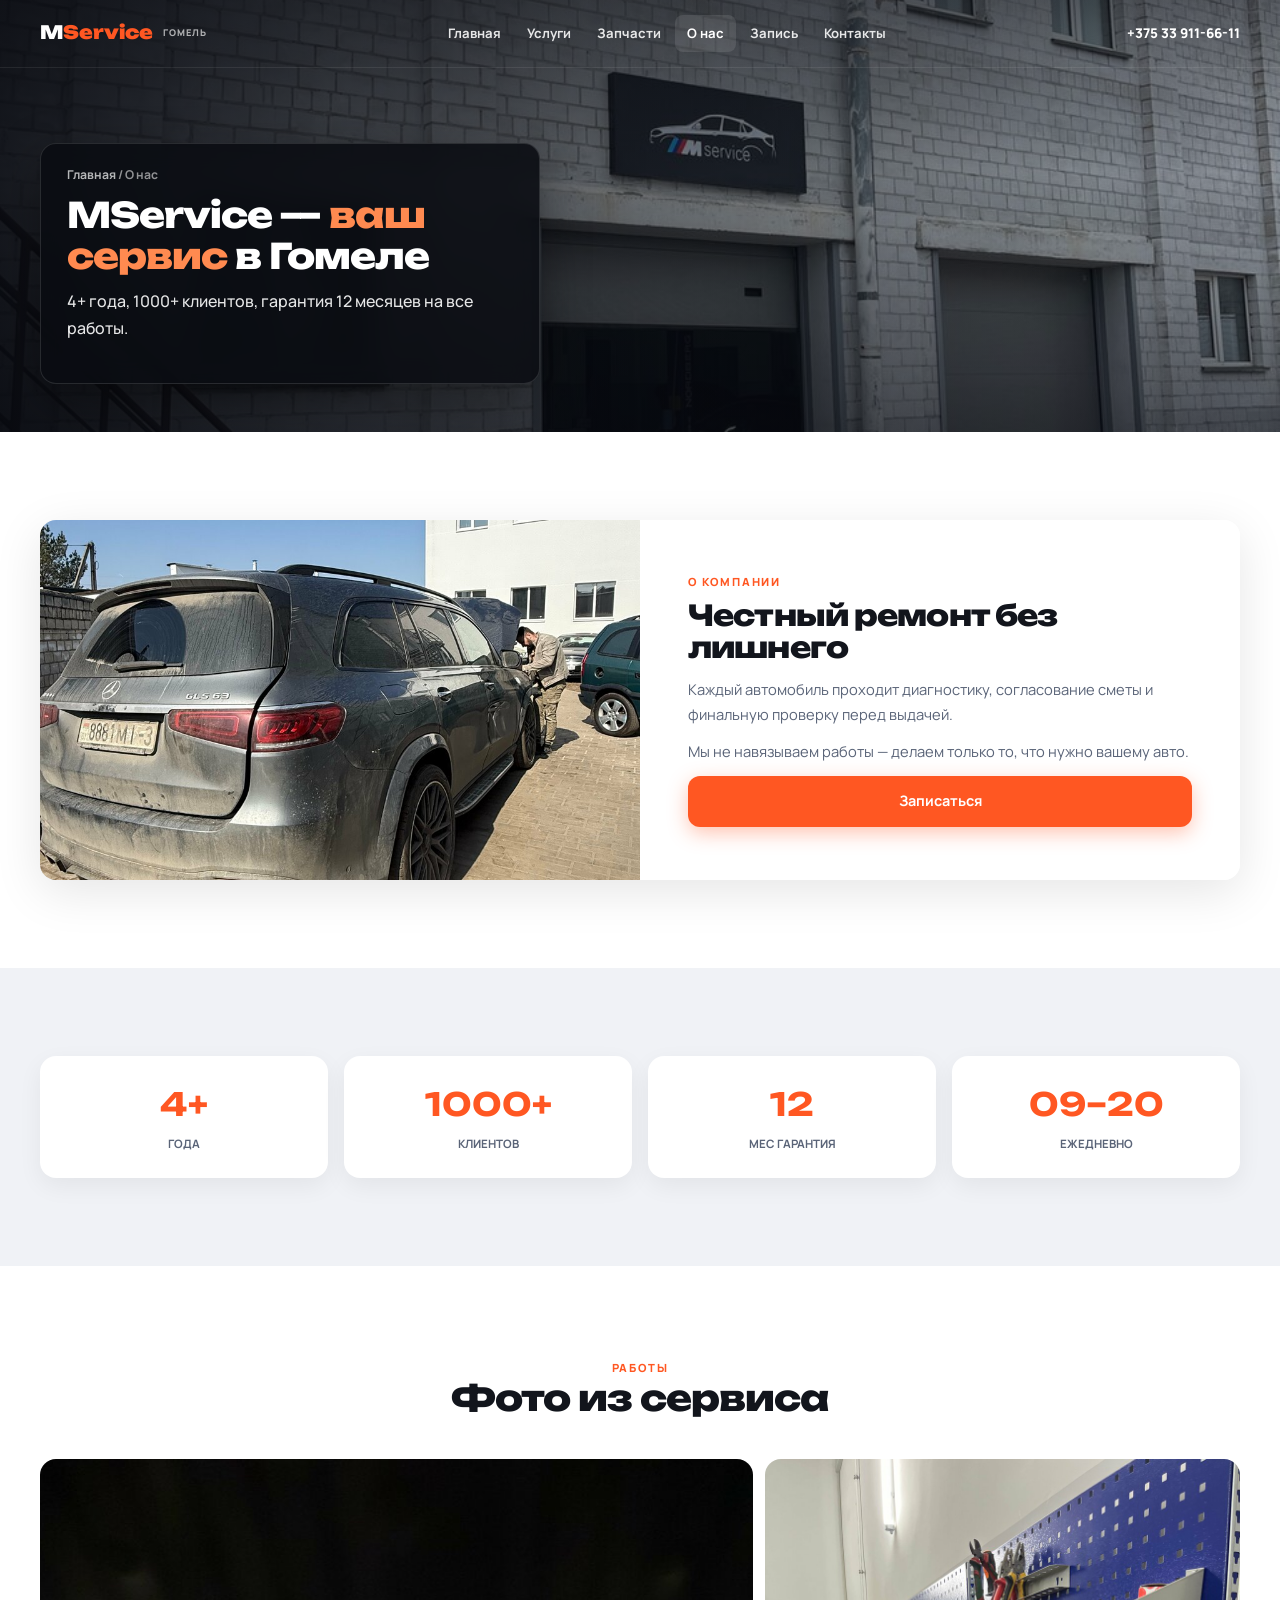
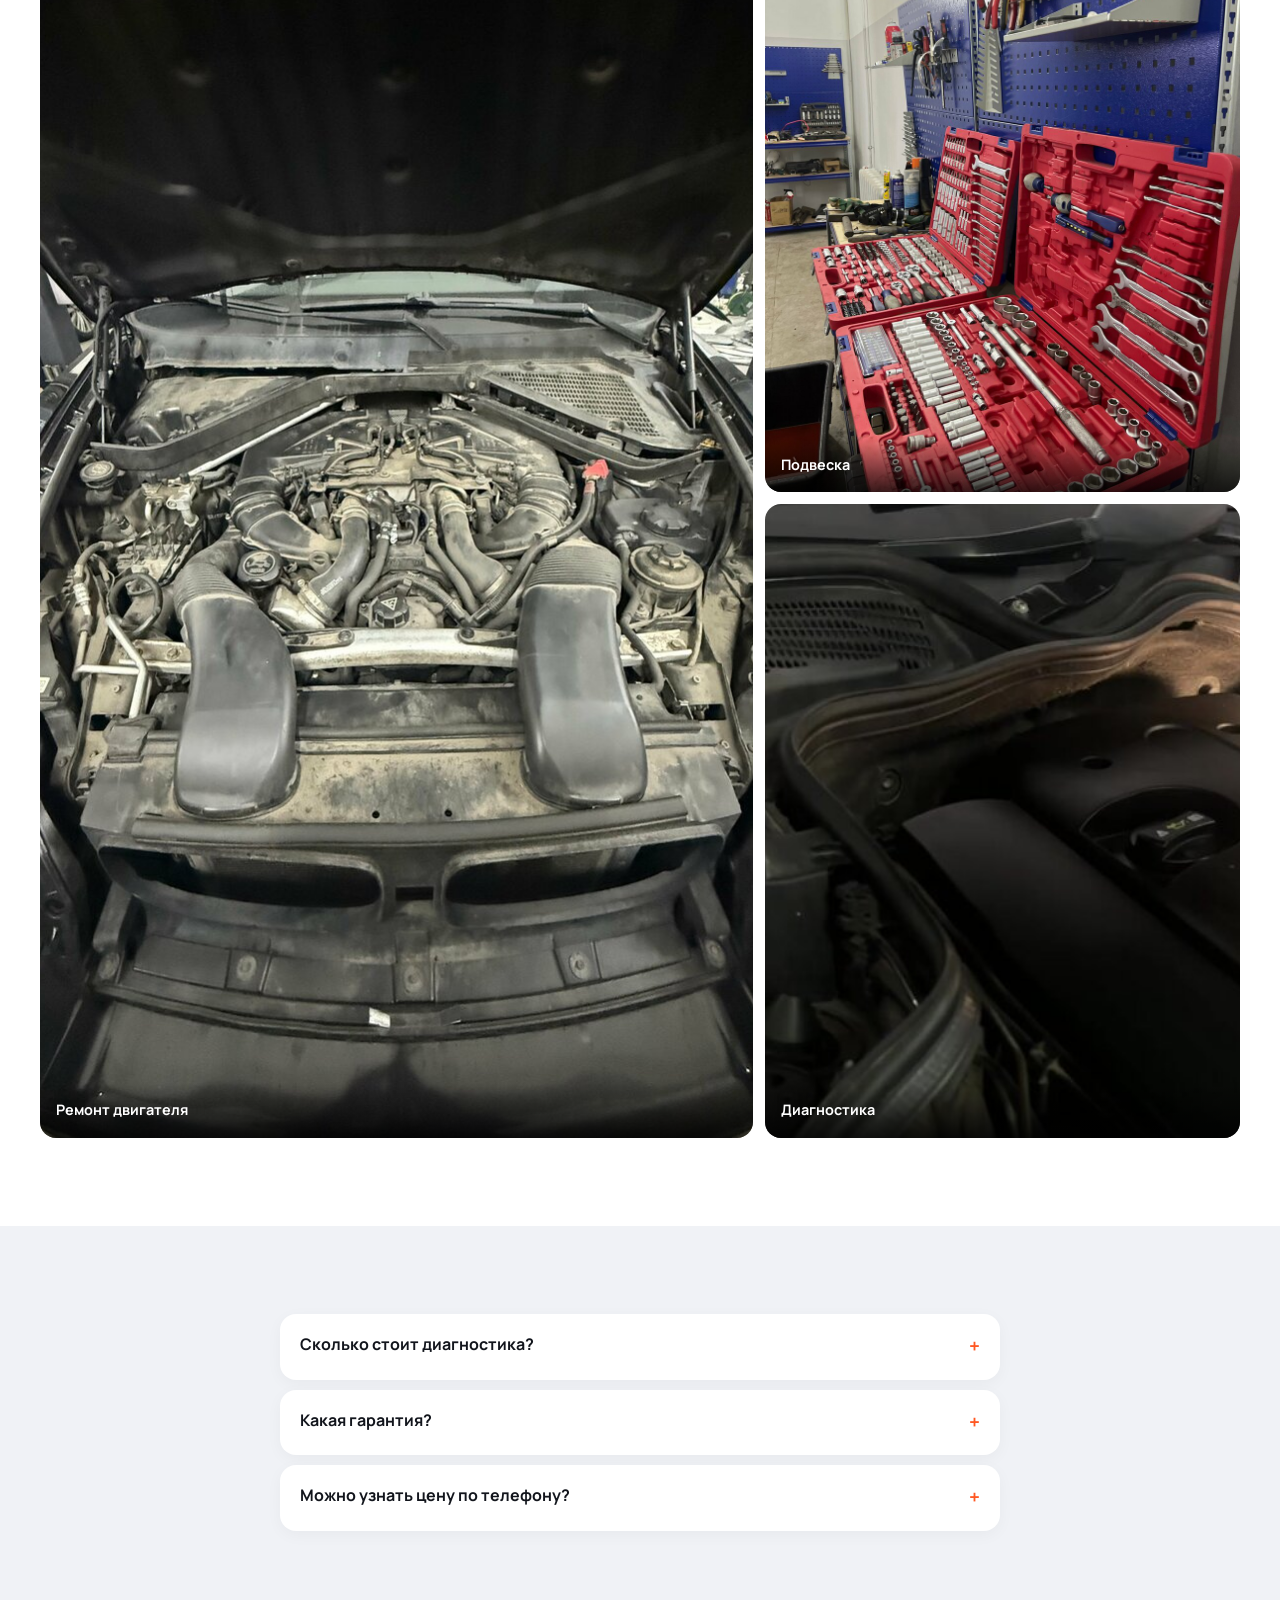
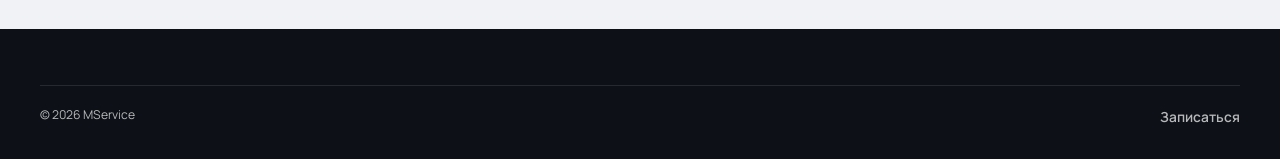
==== commit 17c68957: "Fix layout, replace all images with real Yandex Maps photos" ====
--- a/about.html
+++ b/about.html
@@ -5,7 +5,7 @@
   <meta name="viewport" content="width=device-width, initial-scale=1.0, viewport-fit=cover" />
   <title>О нас — MService</title>
   <link href="https://fonts.googleapis.com/css2?family=Manrope:wght@400;600;700;800&family=Unbounded:wght@700;800;900&display=swap" rel="stylesheet" />
-  <link rel="stylesheet" href="./styles.css?v=9" />
+  <link rel="stylesheet" href="./styles.css?v=12" />
 </head>
 <body data-page="about">
 <div id="ms-root">
@@ -33,17 +33,21 @@
   </div></div>
 
   <main>
-    <section class="hero hero-sm" style="background-image:url('https://images.unsplash.com/photo-1619642751034-765df43c7869?w=1920&q=80')">
-      <div class="wrap hero-inner">
-        <p class="breadcrumb"><a href="./index.html">Главная</a> / О нас</p>
-        <h1>MService — <em>ваш сервис</em> в Гомеле</h1>
-        <p class="hero-lead">4+ года, 1000+ клиентов, гарантия 12 месяцев на все работы.</p>
+    <section class="hero hero-page">
+      <img class="hero-photo" src="./images/facade.jpg" alt="MService — фасад" loading="eager" />
+      <div class="hero-shade" aria-hidden="true"></div>
+      <div class="wrap">
+        <div class="hero-panel">
+          <p class="breadcrumb"><a href="./index.html">Главная</a> / О нас</p>
+          <h1>MService — <em>ваш сервис</em> в Гомеле</h1>
+          <p class="hero-lead">4+ года, 1000+ клиентов, гарантия 12 месяцев на все работы.</p>
+        </div>
       </div>
     </section>
 
     <section class="sec sec-white">
       <div class="wrap split">
-        <div class="split-img" style="background-image:url('https://images.unsplash.com/photo-1581094794329-cd5aa2aee6a8?w=900&q=80')"></div>
+        <div class="split-img" style="background-image:url('./images/garage.jpg')"></div>
         <div class="split-text">
           <span class="sec-tag">О компании</span>
           <h2>Честный ремонт без лишнего</h2>
@@ -67,10 +71,10 @@
       <div class="wrap">
         <div class="sec-head center"><span class="sec-tag">Работы</span><h2>Фото из сервиса</h2></div>
         <div class="photo-row">
-          <div class="photo-cell big"><img src="https://images.unsplash.com/photo-1487754180451-c456f719a1fc?w=900&q=80" alt="ДВС" loading="lazy" /><div class="photo-cap"><strong>Ремонт двигателя</strong></div></div>
+          <div class="photo-cell big"><img src="./images/engine.jpg" alt="ДВС" loading="lazy" /><div class="photo-cap"><strong>Ремонт двигателя</strong></div></div>
           <div class="photo-stack">
-            <div class="photo-cell"><img src="https://images.unsplash.com/photo-1625047509248-ec889cbff17f?w=400&q=80" alt="Подвеска" loading="lazy" /><div class="photo-cap"><strong>Подвеска</strong></div></div>
-            <div class="photo-cell"><img src="https://images.unsplash.com/photo-1581094794329-cd5aa2aee6a8?w=400&q=80" alt="Диагностика" loading="lazy" /><div class="photo-cap"><strong>Диагностика</strong></div></div>
+            <div class="photo-cell"><img src="./images/hero.jpg" alt="Подвеска" loading="lazy" /><div class="photo-cap"><strong>Подвеска</strong></div></div>
+            <div class="photo-cell"><img src="./images/tools.jpg" alt="Диагностика" loading="lazy" /><div class="photo-cap"><strong>Диагностика</strong></div></div>
           </div>
         </div>
       </div>
@@ -93,6 +97,6 @@
     <a href="tel:+375339116611"><svg viewBox="0 0 24 24"><path d="M6.6 10.8c1.4 2.8 3.4 4.9 6.2 6.2l2.1-2.1c.3-.3.7-.4 1-.2 1.1.4 2.3.6 3.5.6.6 0 1 .4 1 1V20c0 .6-.4 1-1 1C10.6 21 3 13.4 3 4c0-.6.4-1 1-1h3.5c.6 0 1 .4 1 1 0 1.2.2 2.4.6 3.5.1.3 0 .7-.2 1L6.6 10.8z"/></svg>Звонок</a>
   </nav>
 </div>
-<script src="./main.js?v=9"></script>
+<script src="./main.js?v=12"></script>
 </body>
 </html>
--- a/styles.css
+++ b/styles.css
@@ -1,4 +1,4 @@
-/* MService v9 — Photo-rich multi-page */
+/* MService v12 — real photos + fixed layout */
 html, body { margin: 0; }
 #ms-root, #ms-root * { box-sizing: border-box; margin: 0; padding: 0; }
 
@@ -111,39 +111,69 @@
 #ms-root .mobile-nav a.active { background: rgba(255,87,34,0.1); color: var(--orange); }
 #ms-root .mobile-nav .btn { width: 100%; margin-top: 12px; }
 
-/* HERO with background image */
+/* HERO */
 #ms-root .hero {
-  position: relative; min-height: max(520px, 88svh);
-  display: flex; align-items: flex-end; padding-bottom: clamp(40px, 8vw, 80px);
+  position: relative; overflow: hidden;
+  display: flex; align-items: center;
   background-size: cover; background-position: center; background-repeat: no-repeat;
 }
-#ms-root .hero::before {
-  content: ""; position: absolute; inset: 0;
-  background: linear-gradient(180deg, rgba(13,17,23,0.55) 0%, rgba(13,17,23,0.25) 40%, rgba(13,17,23,0.82) 100%);
-}
-#ms-root .hero::after {
-  content: ""; position: absolute; inset: 0;
-  background: linear-gradient(90deg, rgba(13,17,23,0.7) 0%, transparent 55%);
-}
-#ms-root .hero-inner { position: relative; z-index: 2; padding-top: calc(var(--hdr) + 32px); width: 100%; }
-#ms-root .hero h1 { font-size: clamp(2rem, 6.5vw, 3.8rem); color: #fff; margin-bottom: 16px; max-width: 720px; }
-#ms-root .hero h1 em { font-style: normal; color: var(--orange); }
-#ms-root .hero-lead { color: rgba(255,255,255,0.88); font-size: clamp(0.95rem, 2.2vw, 1.12rem); max-width: 540px; margin-bottom: 28px; line-height: 1.65; }
-#ms-root .hero-btns { display: flex; flex-wrap: wrap; gap: 12px; }
+#ms-root .hero-photo {
+  position: absolute; inset: 0; width: 100%; height: 100%;
+  object-fit: cover; object-position: center;
+  z-index: 0;
+}
+#ms-root .hero-shade {
+  position: absolute; inset: 0; z-index: 1; pointer-events: none;
+  background:
+    linear-gradient(90deg, rgba(8,10,16,0.92) 0%, rgba(8,10,16,0.55) 50%, rgba(8,10,16,0.3) 100%),
+    linear-gradient(180deg, rgba(8,10,16,0.45) 0%, transparent 40%, rgba(8,10,16,0.5) 100%);
+}
+#ms-root .hero .wrap {
+  position: relative; z-index: 2; width: var(--wrap);
+}
+#ms-root .hero-panel {
+  width: 100%; max-width: 540px;
+  padding: clamp(24px, 4vw, 36px);
+  background: rgba(10, 12, 18, 0.88);
+  backdrop-filter: blur(12px); -webkit-backdrop-filter: blur(12px);
+  border: 1px solid rgba(255,255,255,0.12);
+  border-radius: 16px;
+  box-shadow: 0 16px 48px rgba(0,0,0,0.4);
+}
+#ms-root .hero h1 {
+  font-size: clamp(1.6rem, 4.5vw, 2.8rem); color: #fff; margin-bottom: 12px;
+  line-height: 1.15;
+}
+#ms-root .hero h1 em { font-style: normal; color: #ff8a50; }
+#ms-root .hero-lead {
+  color: rgba(255,255,255,0.9); font-size: clamp(0.9rem, 2vw, 1rem);
+  margin-bottom: 20px; line-height: 1.65; font-weight: 500;
+}
+#ms-root .hero-btns { display: flex; flex-wrap: wrap; gap: 10px; }
 #ms-root .hero-badge {
-  display: inline-flex; align-items: center; gap: 8px; padding: 8px 14px; margin-bottom: 18px;
-  background: rgba(255,87,34,0.9); color: #fff; border-radius: 999px;
-  font-size: 0.72rem; font-weight: 800; text-transform: uppercase; letter-spacing: 0.06em;
-}
-#ms-root .hero-sm { min-height: max(340px, 50svh); align-items: center; padding-bottom: 0; }
-#ms-root .hero-sm .hero-inner { padding-top: calc(var(--hdr) + 48px); padding-bottom: 48px; }
-#ms-root .hero-sm h1 { font-size: clamp(1.7rem, 5vw, 2.6rem); }
-#ms-root .breadcrumb { font-size: 0.78rem; font-weight: 700; color: rgba(255,255,255,0.6); margin-bottom: 12px; }
+  display: inline-flex; align-items: center; gap: 6px; padding: 7px 12px; margin-bottom: 14px;
+  background: var(--orange); color: #fff; border-radius: 999px;
+  font-size: 0.68rem; font-weight: 800; text-transform: uppercase; letter-spacing: 0.04em;
+}
+#ms-root .hero-home {
+  min-height: max(520px, 82svh);
+  padding: calc(var(--hdr) + 32px) 0 96px;
+}
+#ms-root .hero-home .hero-photo { object-position: 60% center; }
+#ms-root .hero-page {
+  min-height: max(320px, 48svh);
+  padding: calc(var(--hdr) + 28px) 0 48px;
+  align-items: flex-end;
+}
+#ms-root .hero-page .hero-panel { max-width: 500px; padding: 22px 26px; }
+#ms-root .hero-page h1 { font-size: clamp(1.5rem, 4vw, 2.2rem); }
+#ms-root .breadcrumb { font-size: 0.76rem; font-weight: 700; color: rgba(255,255,255,0.55); margin-bottom: 10px; }
+#ms-root .breadcrumb a { color: rgba(255,255,255,0.7); }
 #ms-root .breadcrumb a:hover { color: #fff; }
 
-/* Floating stats on hero */
+/* Floating stats */
 #ms-root .hero-float {
-  position: relative; z-index: 3; margin-top: -48px; margin-bottom: 48px;
+  position: relative; z-index: 3; margin-top: -56px; margin-bottom: 56px;
 }
 #ms-root .float-bar {
   display: grid; grid-template-columns: repeat(4, 1fr); gap: 0;
@@ -192,7 +222,8 @@
 #ms-root .img-card-body { padding: 20px; }
 #ms-root .img-card-body h3 { font-size: 1rem; margin-bottom: 8px; }
 #ms-root .img-card-body p { font-size: 0.86rem; color: var(--muted); margin-bottom: 16px; line-height: 1.55; }
-#ms-root .img-card-foot { display: flex; justify-content: space-between; align-items: center; }
+#ms-root .img-card-foot { display: flex; flex-wrap: wrap; gap: 8px; align-items: center; }
+#ms-root .img-card-body .btn { margin-top: 4px; }
 
 /* Full-width image band */
 #ms-root .img-band {
@@ -218,7 +249,7 @@
 #ms-root .check-list svg { color: var(--orange); flex-shrink: 0; }
 
 /* Gallery row */
-#ms-root .photo-row { display: grid; grid-template-columns: 2fr 1fr 1fr; gap: 12px; height: 320px; }
+#ms-root .photo-row { display: grid; grid-template-columns: 1.5fr 1fr; gap: 12px; min-height: 300px; }
 #ms-root .photo-cell { border-radius: var(--radius); overflow: hidden; position: relative; }
 #ms-root .photo-cell img { width: 100%; height: 100%; object-fit: cover; }
 #ms-root .photo-cell.big { grid-row: span 1; }
@@ -349,11 +380,16 @@
 
 @media (max-width: 640px) {
   #ms-root { --wrap: calc(100% - 24px); }
-  #ms-root .hero { min-height: max(480px, 92svh); align-items: flex-end; }
-  #ms-root .hero::after { background: linear-gradient(180deg, rgba(13,17,23,0.5) 0%, rgba(13,17,23,0.85) 100%); }
+  #ms-root .hero-home { min-height: auto; padding-bottom: 72px; }
+  #ms-root .hero-page { padding-bottom: 36px; }
+  #ms-root .hero-photo { object-position: center 35%; }
+  #ms-root .hero-shade {
+    background: linear-gradient(180deg, rgba(8,10,16,0.4) 0%, rgba(8,10,16,0.9) 100%);
+  }
+  #ms-root .hero-panel { max-width: 100%; }
   #ms-root .hero-btns { flex-direction: column; width: 100%; }
   #ms-root .hero-btns .btn { width: 100%; }
-  #ms-root .hero-float { margin-top: -32px; }
+  #ms-root .hero-float { margin-top: -40px; margin-bottom: 40px; }
   #ms-root .float-bar { grid-template-columns: 1fr 1fr; border-radius: 12px; }
   #ms-root .float-item { padding: 16px 10px; }
   #ms-root .float-item strong { font-size: 1.1rem; }
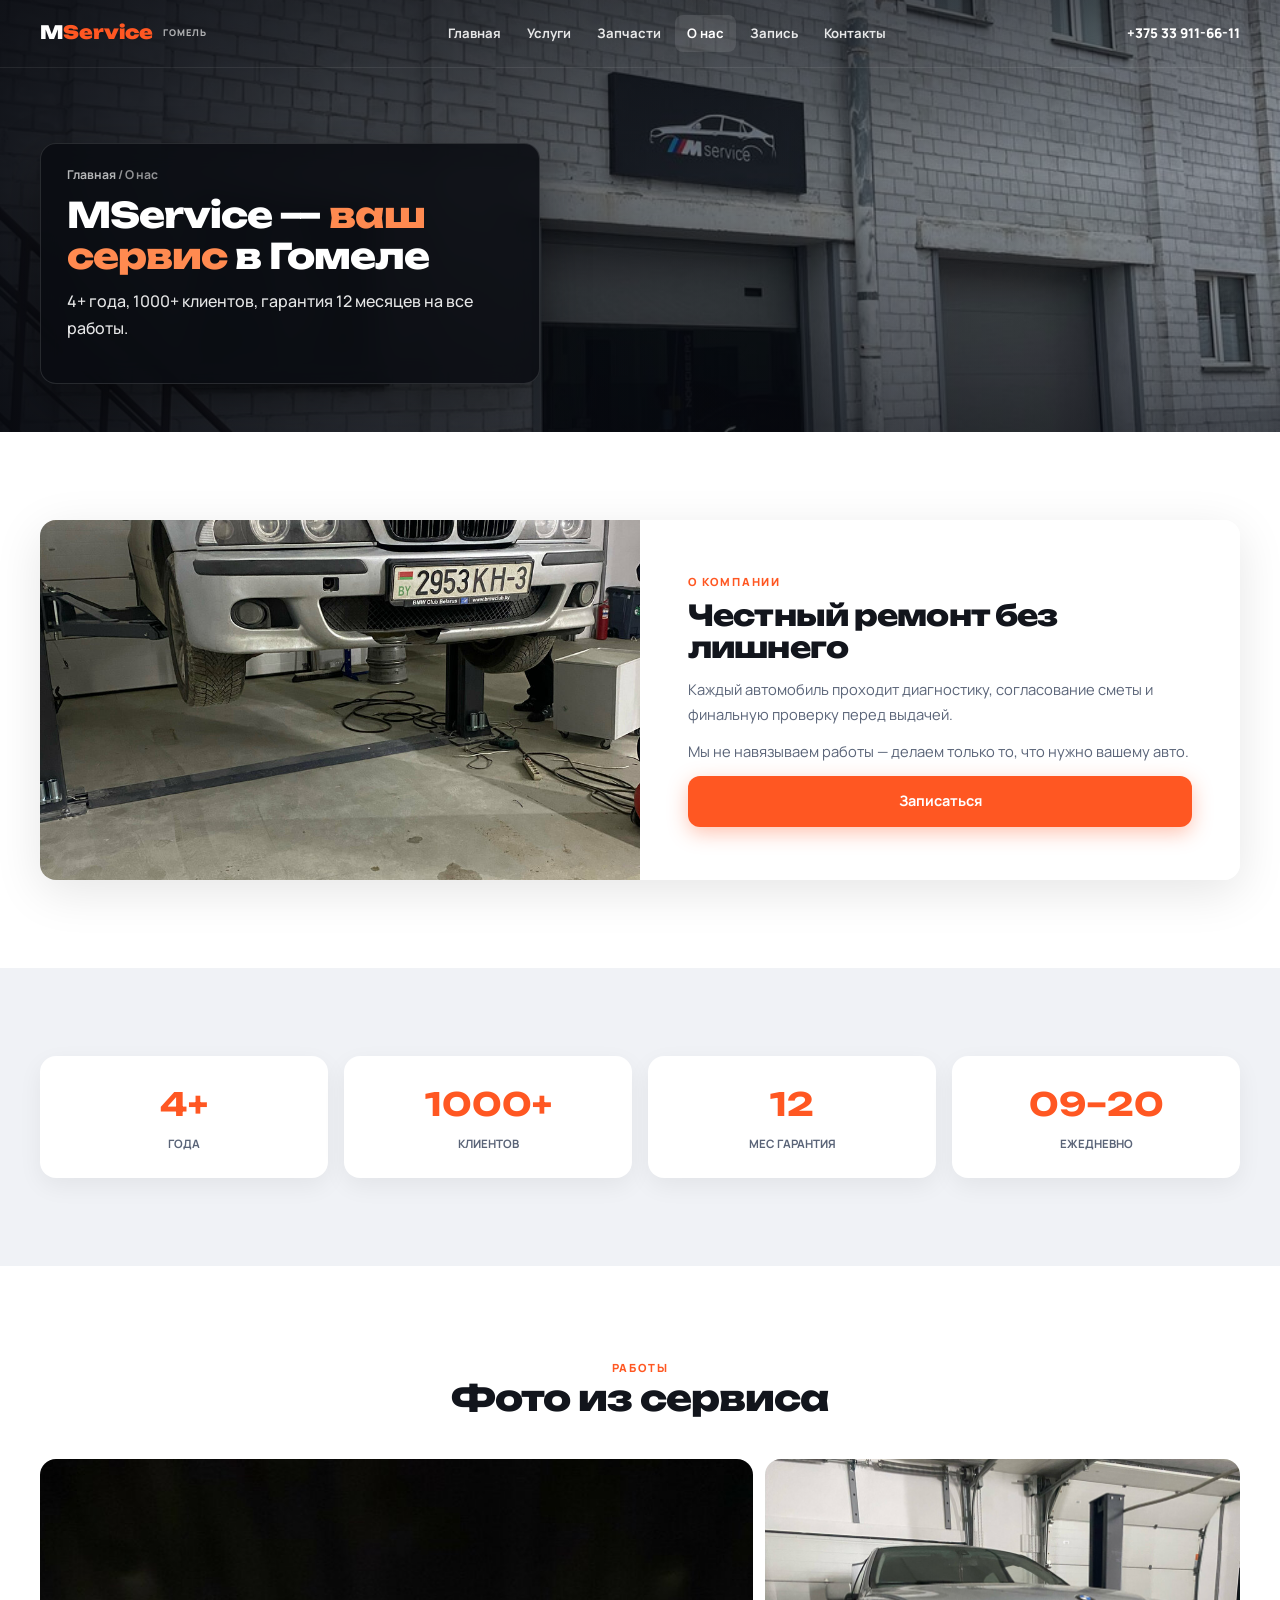
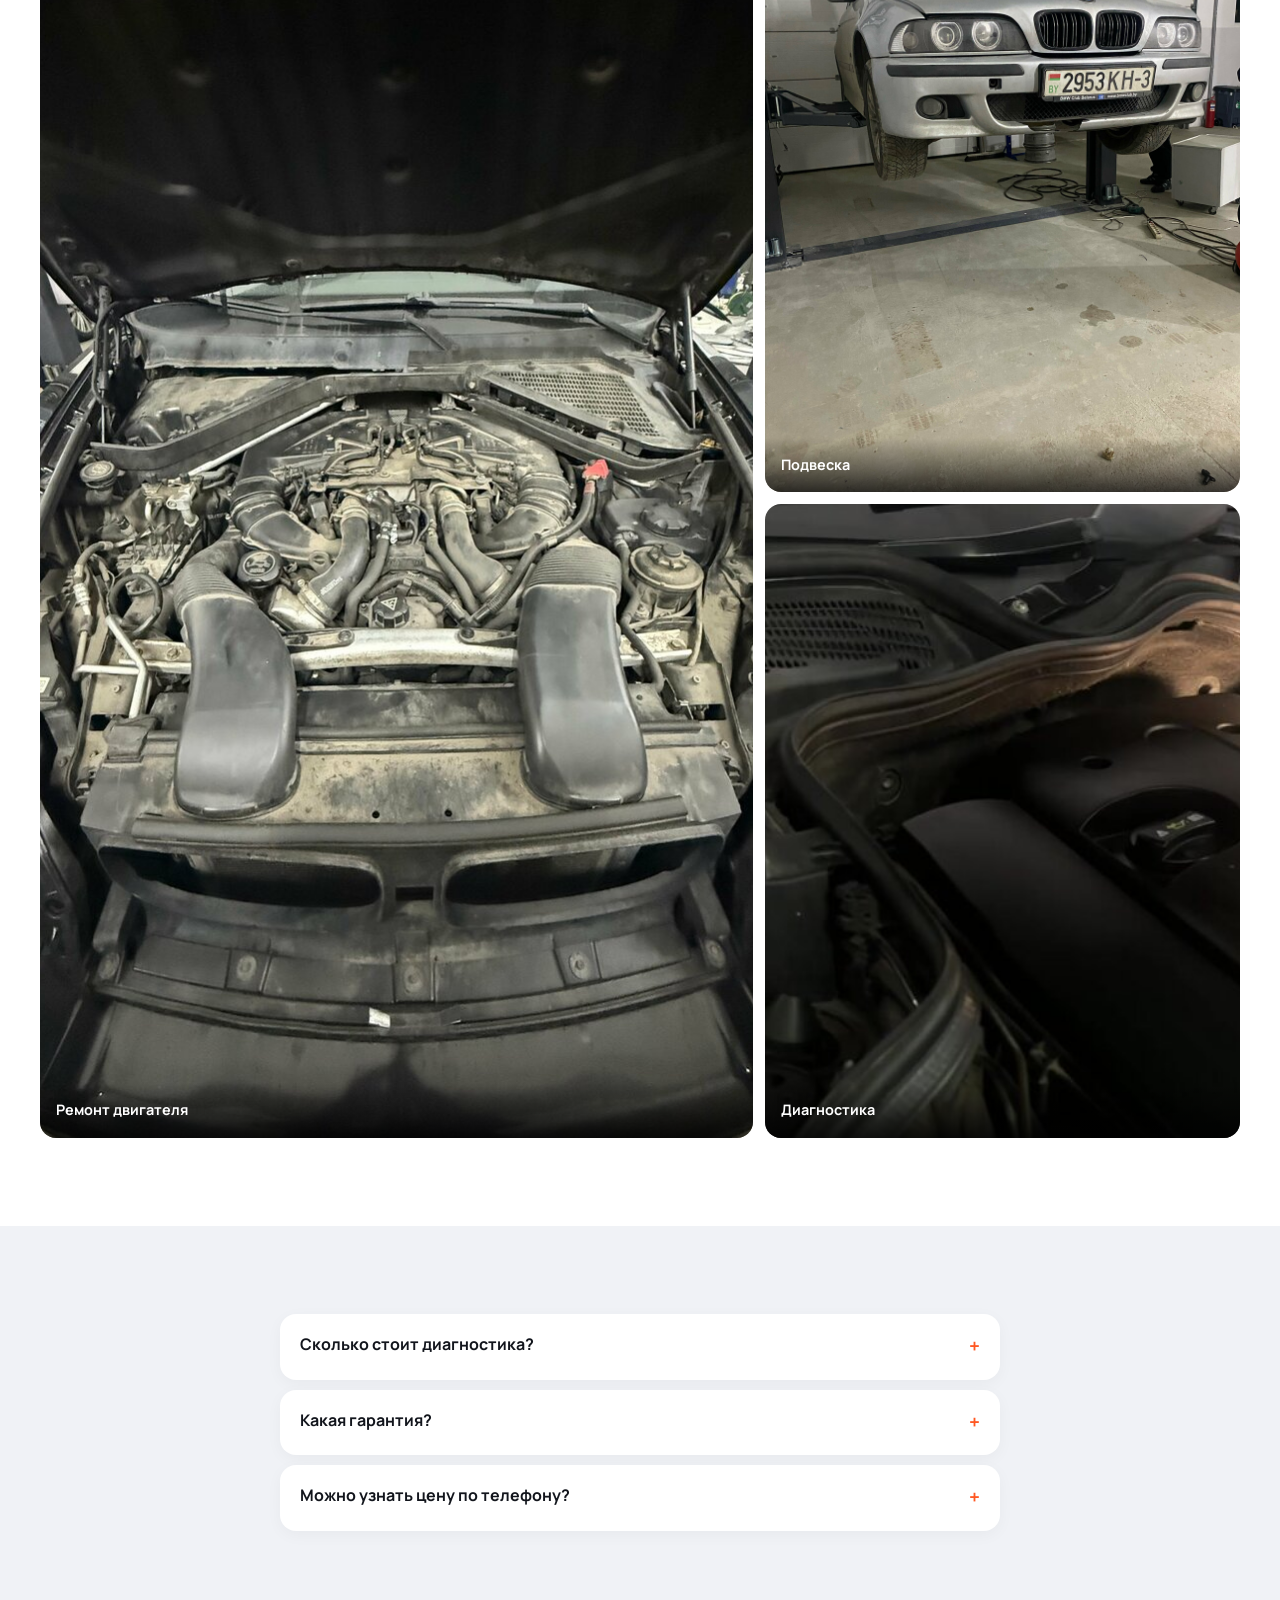
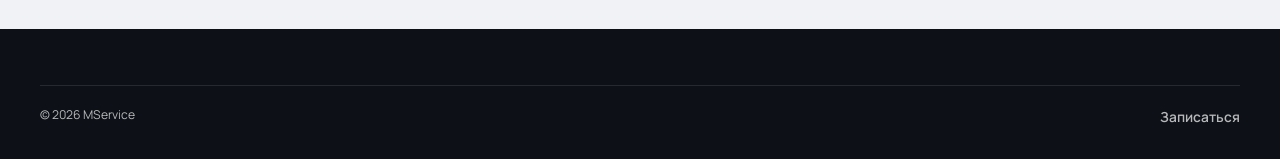
==== commit 1f7ddbbe: "Use correct BMW lift photo for hero, fix image mapping" ====
--- a/about.html
+++ b/about.html
@@ -47,7 +47,7 @@
 
     <section class="sec sec-white">
       <div class="wrap split">
-        <div class="split-img" style="background-image:url('./images/garage.jpg')"></div>
+        <div class="split-img" style="background-image:url('./images/bmw-lift.jpg')"></div>
         <div class="split-text">
           <span class="sec-tag">О компании</span>
           <h2>Честный ремонт без лишнего</h2>
@@ -73,7 +73,7 @@
         <div class="photo-row">
           <div class="photo-cell big"><img src="./images/engine.jpg" alt="ДВС" loading="lazy" /><div class="photo-cap"><strong>Ремонт двигателя</strong></div></div>
           <div class="photo-stack">
-            <div class="photo-cell"><img src="./images/hero.jpg" alt="Подвеска" loading="lazy" /><div class="photo-cap"><strong>Подвеска</strong></div></div>
+            <div class="photo-cell"><img src="./images/bmw-lift.jpg" alt="Подвеска" loading="lazy" /><div class="photo-cap"><strong>Подвеска</strong></div></div>
             <div class="photo-cell"><img src="./images/tools.jpg" alt="Диагностика" loading="lazy" /><div class="photo-cap"><strong>Диагностика</strong></div></div>
           </div>
         </div>
--- a/styles.css
+++ b/styles.css
@@ -159,7 +159,7 @@
   min-height: max(520px, 82svh);
   padding: calc(var(--hdr) + 32px) 0 96px;
 }
-#ms-root .hero-home .hero-photo { object-position: 60% center; }
+#ms-root .hero-home .hero-photo { object-position: center 30%; }
 #ms-root .hero-page {
   min-height: max(320px, 48svh);
   padding: calc(var(--hdr) + 28px) 0 48px;
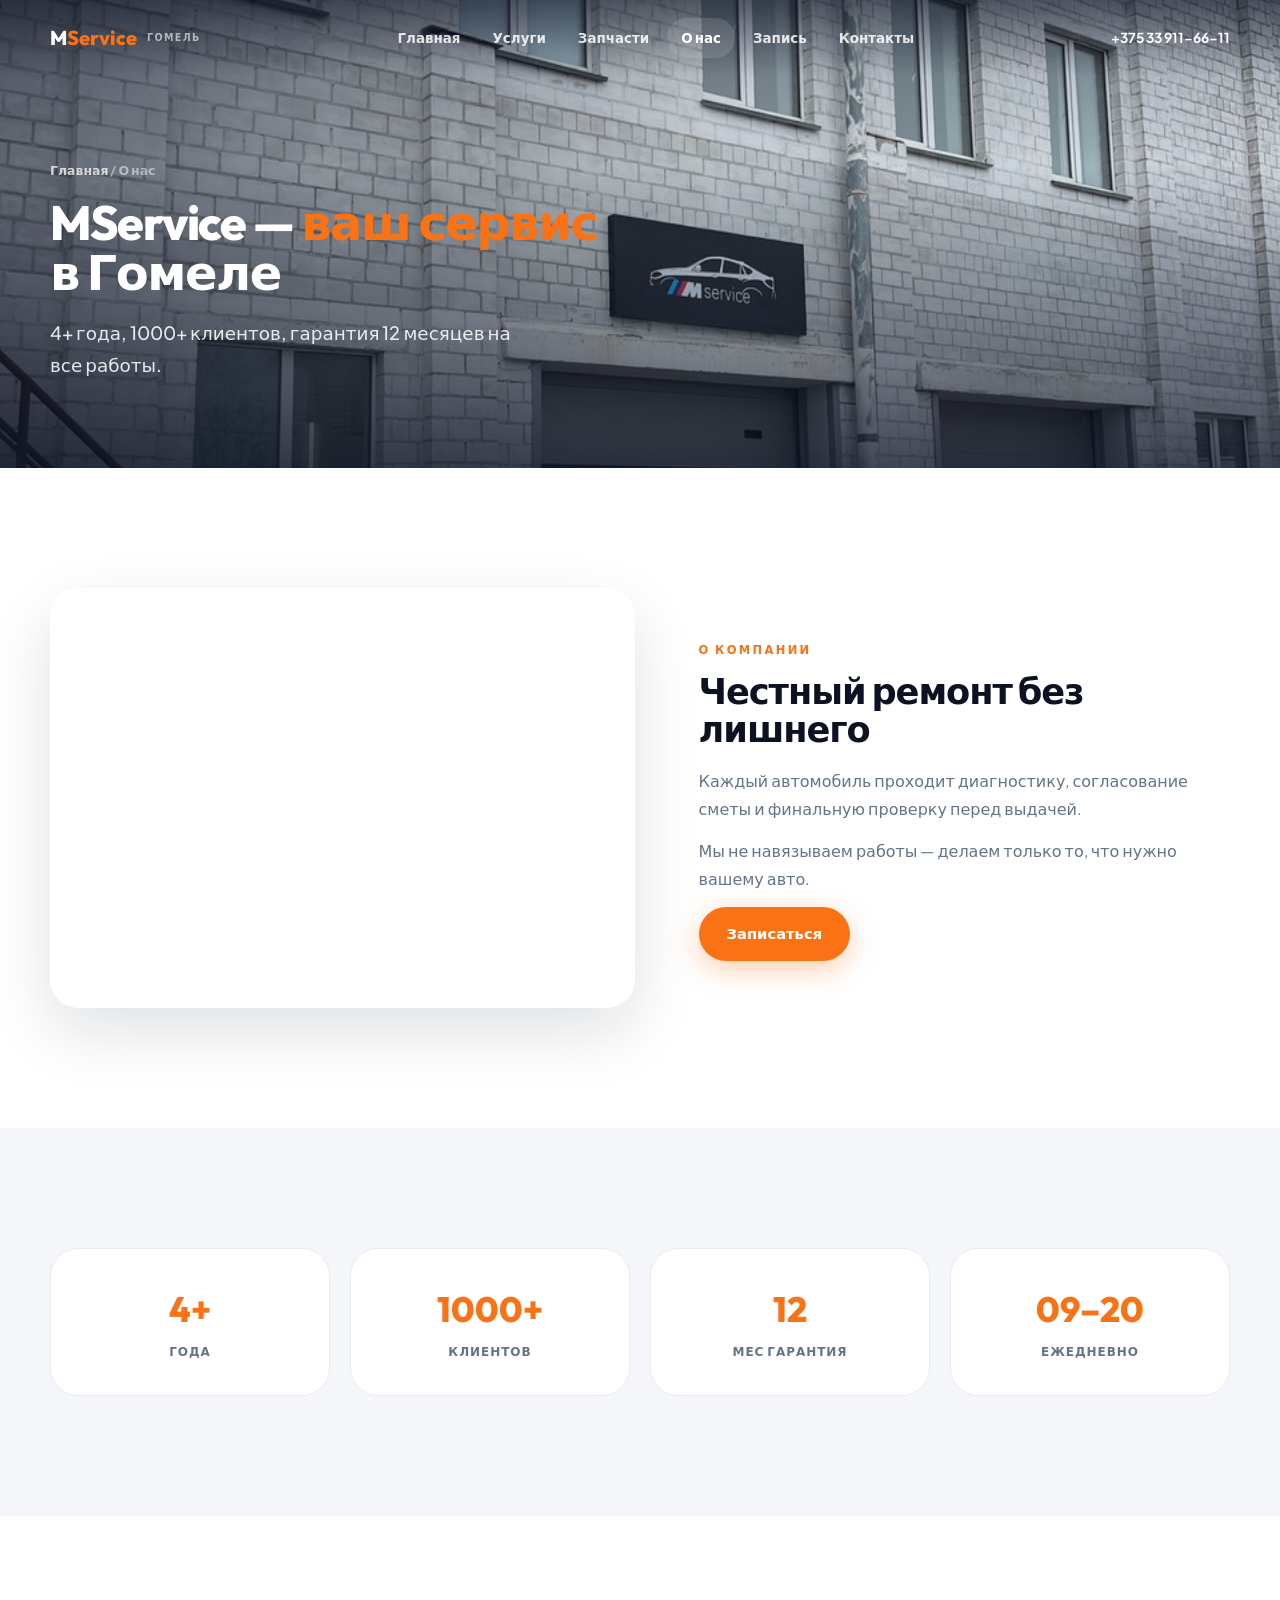
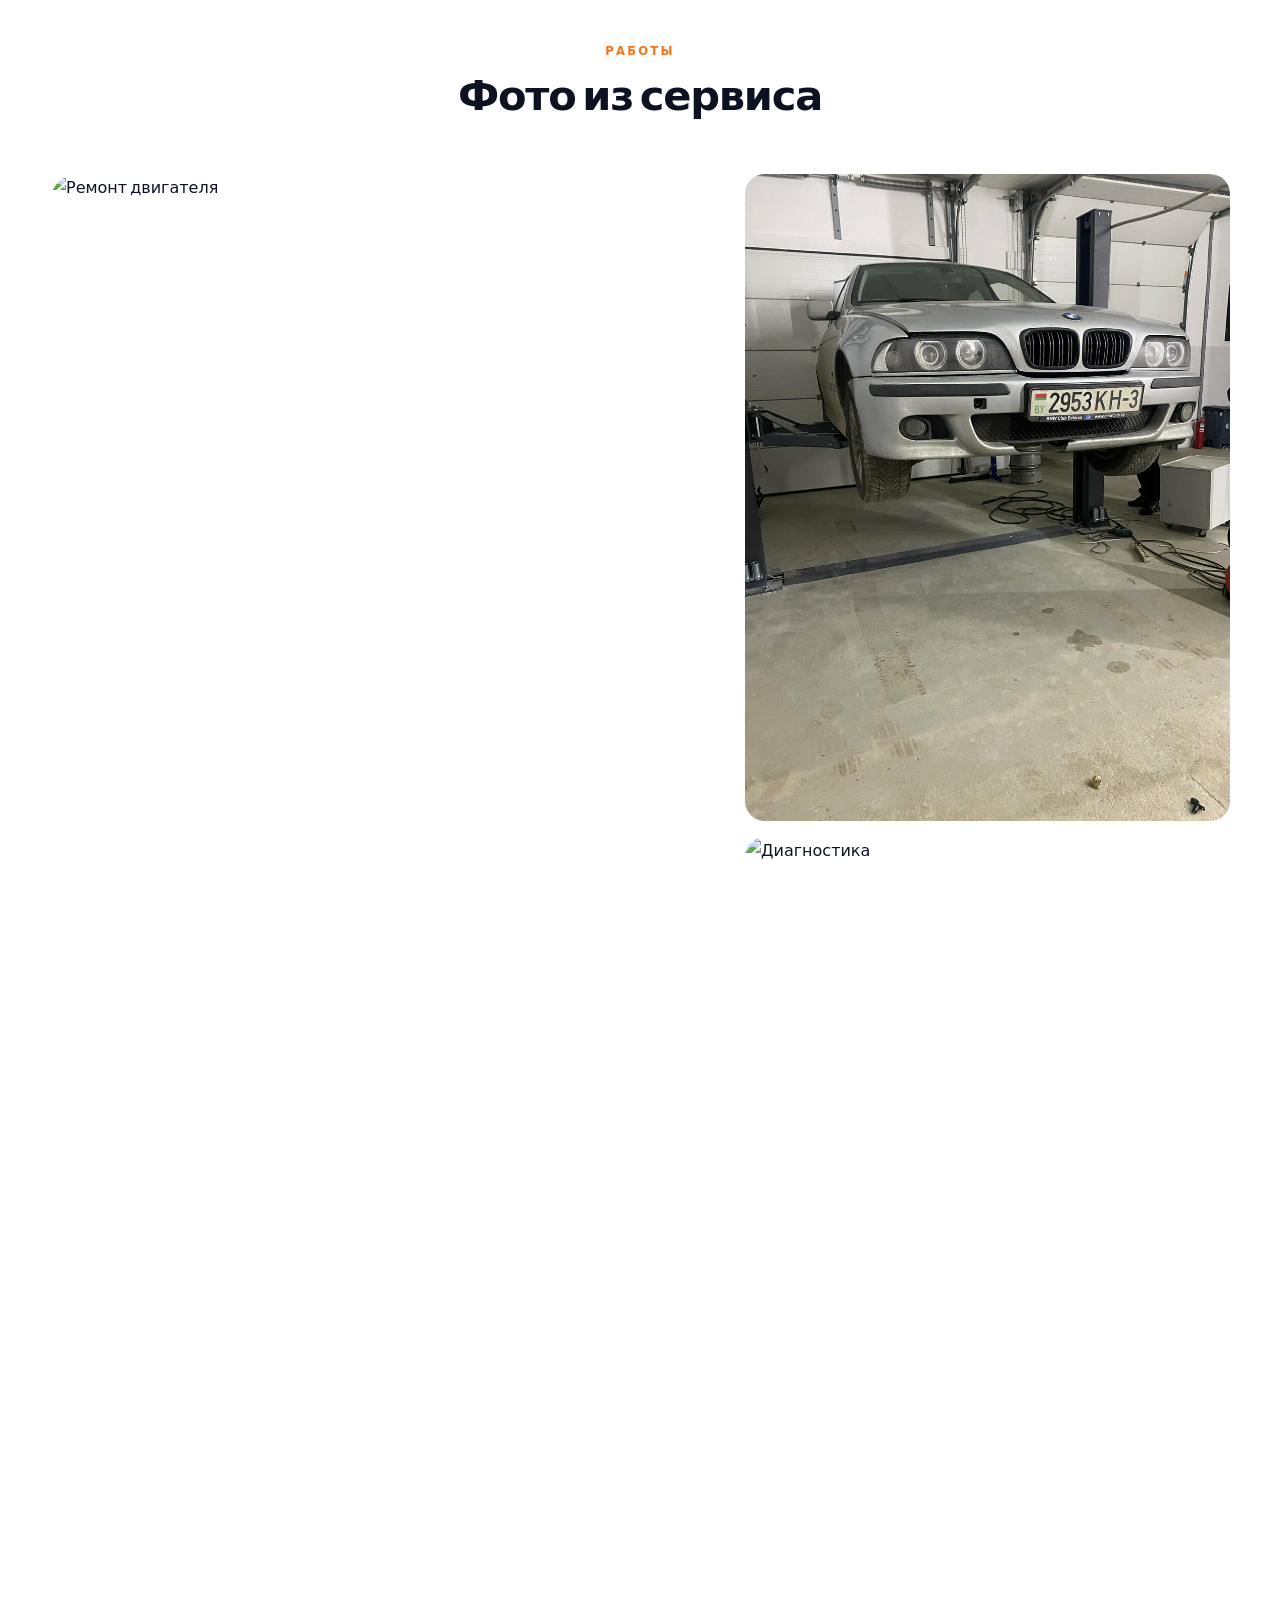
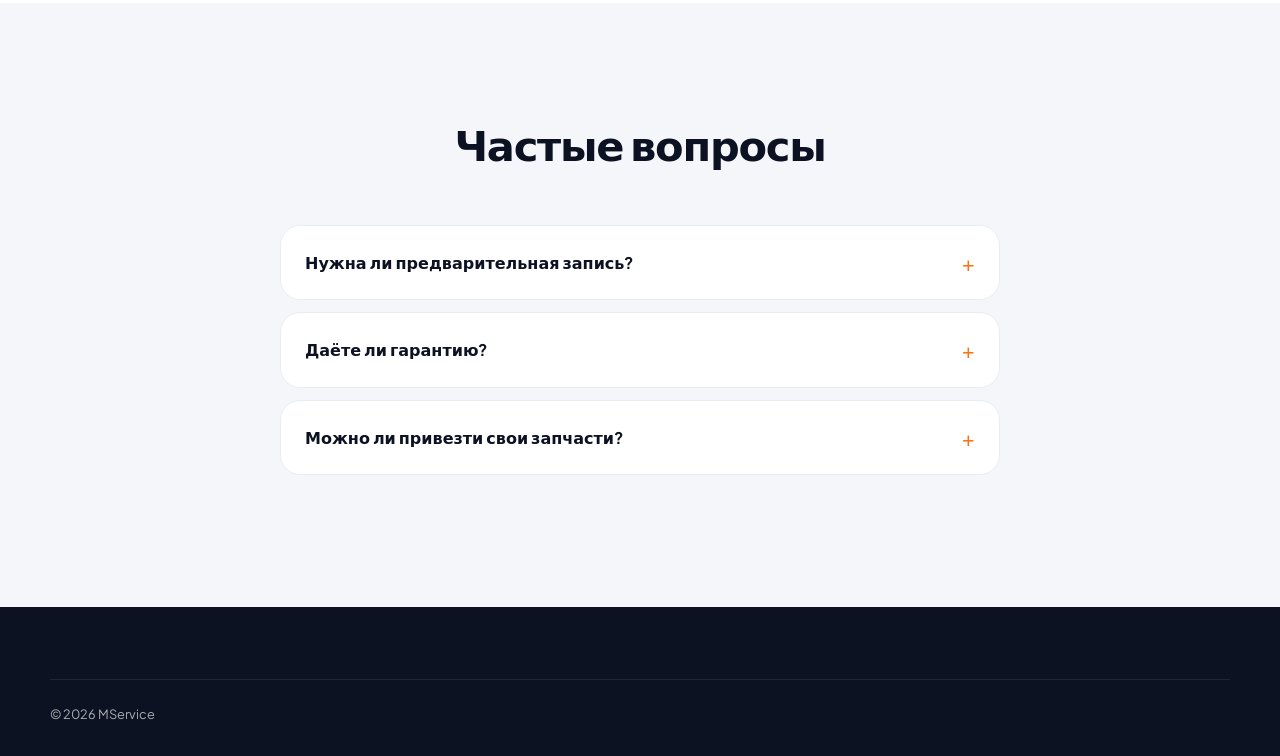
==== commit a263a1d4: "v13: airy premium redesign, no panels, cinematic hero" ====
--- a/about.html
+++ b/about.html
@@ -4,8 +4,8 @@
   <meta charset="UTF-8" />
   <meta name="viewport" content="width=device-width, initial-scale=1.0, viewport-fit=cover" />
   <title>О нас — MService</title>
-  <link href="https://fonts.googleapis.com/css2?family=Manrope:wght@400;600;700;800&family=Unbounded:wght@700;800;900&display=swap" rel="stylesheet" />
-  <link rel="stylesheet" href="./styles.css?v=12" />
+  <link href="https://fonts.googleapis.com/css2?family=Outfit:wght@500;600;700;800&family=Plus+Jakarta+Sans:wght@400;500;600;700&display=swap" rel="stylesheet" />
+  <link rel="stylesheet" href="./styles.css?v=13" />
 </head>
 <body data-page="about">
 <div id="ms-root">
@@ -34,21 +34,21 @@
 
   <main>
     <section class="hero hero-page">
-      <img class="hero-photo" src="./images/facade.jpg" alt="MService — фасад" loading="eager" />
-      <div class="hero-shade" aria-hidden="true"></div>
+      <img class="hero-bg" src="./images/facade.jpg" alt="" loading="eager" />
+      <div class="hero-overlay" aria-hidden="true"></div>
       <div class="wrap">
-        <div class="hero-panel">
+        <div class="hero-content">
           <p class="breadcrumb"><a href="./index.html">Главная</a> / О нас</p>
           <h1>MService — <em>ваш сервис</em> в Гомеле</h1>
-          <p class="hero-lead">4+ года, 1000+ клиентов, гарантия 12 месяцев на все работы.</p>
+          <p class="hero-sub">4+ года, 1000+ клиентов, гарантия 12 месяцев на все работы.</p>
         </div>
       </div>
     </section>
 
     <section class="sec sec-white">
       <div class="wrap split">
-        <div class="split-img" style="background-image:url('./images/bmw-lift.jpg')"></div>
-        <div class="split-text">
+        <div class="split-img reveal" style="background-image:url('https://images.unsplash.com/photo-1619642751034-765df43c7869?w=1000&q=80')"></div>
+        <div class="split-text reveal">
           <span class="sec-tag">О компании</span>
           <h2>Честный ремонт без лишнего</h2>
           <p>Каждый автомобиль проходит диагностику, согласование сметы и финальную проверку перед выдачей.</p>
@@ -58,45 +58,40 @@
       </div>
     </section>
 
-    <section class="sec">
+    <section class="sec sec-soft">
       <div class="wrap grid-4">
-        <div class="stat-pill"><b>4+</b><span>года</span></div>
-        <div class="stat-pill"><b>1000+</b><span>клиентов</span></div>
-        <div class="stat-pill"><b>12</b><span>мес гарантия</span></div>
-        <div class="stat-pill"><b>09–20</b><span>ежедневно</span></div>
+        <div class="stat-pill reveal"><b>4+</b><span>года</span></div>
+        <div class="stat-pill reveal"><b>1000+</b><span>клиентов</span></div>
+        <div class="stat-pill reveal"><b>12</b><span>мес гарантия</span></div>
+        <div class="stat-pill reveal"><b>09–20</b><span>ежедневно</span></div>
       </div>
     </section>
 
     <section class="sec sec-white">
       <div class="wrap">
-        <div class="sec-head center"><span class="sec-tag">Работы</span><h2>Фото из сервиса</h2></div>
-        <div class="photo-row">
-          <div class="photo-cell big"><img src="./images/engine.jpg" alt="ДВС" loading="lazy" /><div class="photo-cap"><strong>Ремонт двигателя</strong></div></div>
-          <div class="photo-stack">
-            <div class="photo-cell"><img src="./images/bmw-lift.jpg" alt="Подвеска" loading="lazy" /><div class="photo-cap"><strong>Подвеска</strong></div></div>
-            <div class="photo-cell"><img src="./images/tools.jpg" alt="Диагностика" loading="lazy" /><div class="photo-cap"><strong>Диагностика</strong></div></div>
+        <div class="sec-head center reveal"><span class="sec-tag">Работы</span><h2>Фото из сервиса</h2></div>
+        <div class="gallery reveal">
+          <div class="gallery-main"><img src="https://images.unsplash.com/photo-1487754180451-c456f719a1fc?w=900&q=80" alt="Ремонт двигателя" loading="lazy" /></div>
+          <div class="gallery-side">
+            <img src="./images/bmw-lift.jpg" alt="Подвеска" loading="lazy" />
+            <img src="https://images.unsplash.com/photo-1581094794329-cd5aa2aee6a8?w=600&q=80" alt="Диагностика" loading="lazy" />
           </div>
         </div>
       </div>
     </section>
 
-    <section class="sec">
+    <section class="sec sec-soft">
       <div class="wrap" style="max-width:720px;margin-inline:auto">
-        <details><summary>Сколько стоит диагностика?</summary><p>От 30 BYN. Даём отчёт и план ремонта.</p></details>
-        <details><summary>Какая гарантия?</summary><p>12 месяцев на выполненные работы.</p></details>
-        <details><summary>Можно узнать цену по телефону?</summary><p>Да — позвоните, назовём ориентир. Точная смета после осмотра.</p></details>
+        <div class="sec-head center reveal"><h2>Частые вопросы</h2></div>
+        <details class="reveal"><summary>Нужна ли предварительная запись?</summary><p>Желательно, но принимаем и без записи при наличии свободного бокса. Звоните — подскажем ближайшее время.</p></details>
+        <details class="reveal"><summary>Даёте ли гарантию?</summary><p>Да, 12 месяцев на все выполненные работы.</p></details>
+        <details class="reveal"><summary>Можно ли привезти свои запчасти?</summary><p>Да, но гарантия распространяется только на работу. Рекомендуем подбор у нас — проверенные поставщики.</p></details>
       </div>
     </section>
   </main>
 
-  <footer class="footer"><div class="wrap footer-bot"><span>© 2026 MService</span><a href="./booking.html">Записаться</a></div></footer>
-  <nav class="mob-bar">
-    <a href="./index.html"><svg viewBox="0 0 24 24"><path d="M12 3L2 12h3v8h6v-6h2v6h6v-8h3L12 3z"/></svg>Главная</a>
-    <a href="./about.html" class="on"><svg viewBox="0 0 24 24"><path d="M12 12c2.21 0 4-1.79 4-4s-1.79-4-4-4-4 1.79-4 4 1.79 4 4 4zm0 2c-2.67 0-8 1.34-8 4v2h16v-2c0-2.66-5.33-4-8-4z"/></svg>О нас</a>
-    <a href="./booking.html"><svg viewBox="0 0 24 24"><path d="M19 4h-1V2h-2v2H8V2H6v2H5a2 2 0 0 0-2 2v14a2 2 0 0 0 2 2h14a2 2 0 0 0 2-2V6a2 2 0 0 0-2-2z"/></svg>Запись</a>
-    <a href="tel:+375339116611"><svg viewBox="0 0 24 24"><path d="M6.6 10.8c1.4 2.8 3.4 4.9 6.2 6.2l2.1-2.1c.3-.3.7-.4 1-.2 1.1.4 2.3.6 3.5.6.6 0 1 .4 1 1V20c0 .6-.4 1-1 1C10.6 21 3 13.4 3 4c0-.6.4-1 1-1h3.5c.6 0 1 .4 1 1 0 1.2.2 2.4.6 3.5.1.3 0 .7-.2 1L6.6 10.8z"/></svg>Звонок</a>
-  </nav>
+  <footer class="footer"><div class="wrap footer-bot"><span>© 2026 MService</span></div></footer>
 </div>
-<script src="./main.js?v=12"></script>
+<script src="./main.js?v=13"></script>
 </body>
 </html>
--- a/styles.css
+++ b/styles.css
@@ -1,24 +1,28 @@
-/* MService v12 — real photos + fixed layout */
-html, body { margin: 0; }
+/* MService v13 — Airy Premium */
+html, body { margin: 0; scroll-behavior: smooth; }
 #ms-root, #ms-root * { box-sizing: border-box; margin: 0; padding: 0; }
 
 #ms-root {
-  --white: #fff;
-  --ink: #12151c;
-  --muted: #5a6478;
-  --line: #e8ecf2;
-  --orange: #ff5722;
-  --orange-d: #e64a19;
-  --dark: #0d1117;
-  --radius: 16px;
-  --font-d: "Unbounded", system-ui, sans-serif;
-  --font-b: "Manrope", system-ui, sans-serif;
-  --wrap: min(1200px, calc(100% - 32px));
-  --hdr: 68px;
+  --bg: #f4f6fa;
+  --surface: #ffffff;
+  --ink: #0c1222;
+  --muted: #64748b;
+  --line: #e8edf4;
+  --accent: #f97316;
+  --accent-h: #ea580c;
+  --accent-soft: #fff7ed;
+  --dark: #0c1222;
+  --radius: 20px;
+  --radius-lg: 28px;
+  --font-d: "Outfit", system-ui, sans-serif;
+  --font-b: "Plus Jakarta Sans", system-ui, sans-serif;
+  --wrap: min(1180px, calc(100% - 48px));
+  --hdr: 76px;
+  --ease: cubic-bezier(0.22, 1, 0.36, 1);
   font-family: var(--font-b);
   color: var(--ink);
-  background: #f0f2f6;
-  line-height: 1.55;
+  background: var(--bg);
+  line-height: 1.6;
   overflow-x: hidden;
   -webkit-font-smoothing: antialiased;
 }
@@ -27,65 +31,77 @@
 #ms-root a { color: inherit; text-decoration: none; }
 #ms-root svg { width: 1.1em; height: 1.1em; fill: currentColor; flex-shrink: 0; }
 #ms-root .wrap { width: var(--wrap); margin-inline: auto; }
-#ms-root h1, #ms-root h2, #ms-root h3 { font-family: var(--font-d); font-weight: 800; letter-spacing: -0.03em; line-height: 1.12; }
+#ms-root h1, #ms-root h2, #ms-root h3 {
+  font-family: var(--font-d); font-weight: 700;
+  letter-spacing: -0.03em; line-height: 1.1;
+}
 
 /* Buttons */
 #ms-root .btn {
   display: inline-flex; align-items: center; justify-content: center; gap: 8px;
-  padding: 14px 26px; min-height: 48px; border-radius: 12px; border: none;
-  font-family: var(--font-b); font-weight: 700; font-size: 0.9rem; cursor: pointer; transition: 0.22s;
-}
-#ms-root .btn:active { transform: scale(0.98); }
-#ms-root .btn-primary { background: var(--orange); color: #fff; box-shadow: 0 6px 20px rgba(255,87,34,0.35); }
-#ms-root .btn-primary:hover { background: var(--orange-d); }
-#ms-root .btn-white { background: #fff; color: var(--ink); }
-#ms-root .btn-ghost { background: rgba(255,255,255,0.12); color: #fff; border: 1.5px solid rgba(255,255,255,0.45); backdrop-filter: blur(6px); }
-#ms-root .btn-ghost:hover { background: rgba(255,255,255,0.22); }
+  padding: 15px 28px; min-height: 52px; border-radius: 999px; border: none;
+  font-family: var(--font-b); font-weight: 700; font-size: 0.92rem;
+  cursor: pointer; transition: transform 0.2s var(--ease), box-shadow 0.2s, background 0.2s;
+}
+#ms-root .btn:active { transform: scale(0.97); }
+#ms-root .btn-primary {
+  background: var(--accent); color: #fff;
+  box-shadow: 0 8px 28px rgba(249,115,22,0.35);
+}
+#ms-root .btn-primary:hover { background: var(--accent-h); box-shadow: 0 12px 36px rgba(249,115,22,0.4); }
+#ms-root .btn-outline {
+  background: rgba(255,255,255,0.15); color: #fff;
+  border: 1.5px solid rgba(255,255,255,0.55);
+  backdrop-filter: blur(8px);
+}
+#ms-root .btn-outline:hover { background: rgba(255,255,255,0.28); }
+#ms-root .btn-ghost { background: var(--surface); color: var(--ink); border: 1.5px solid var(--line); }
+#ms-root .btn-ghost:hover { border-color: var(--accent); color: var(--accent); }
 #ms-root .btn-dark { background: var(--dark); color: #fff; }
-#ms-root .btn-sm { padding: 10px 18px; min-height: 40px; font-size: 0.82rem; }
-#ms-root .btn-lg { padding: 16px 30px; min-height: 52px; font-size: 0.95rem; }
+#ms-root .btn-sm { padding: 10px 20px; min-height: 42px; font-size: 0.82rem; }
+#ms-root .btn-lg { padding: 17px 34px; min-height: 56px; font-size: 1rem; }
 
 /* Header */
 #ms-root .site-header {
   position: fixed; top: 0; left: 0; right: 0; z-index: 200; height: var(--hdr);
-  transition: background 0.3s, box-shadow 0.3s, border 0.3s;
+  transition: background 0.35s var(--ease), box-shadow 0.35s;
 }
 #ms-root .site-header .head {
-  height: 100%; display: flex; align-items: center; justify-content: space-between; gap: 12px;
-}
-#ms-root .site-header.on-hero { background: transparent; border-bottom: 1px solid rgba(255,255,255,0.08); }
+  height: 100%; display: flex; align-items: center; justify-content: space-between; gap: 16px;
+}
+#ms-root .site-header.on-hero { background: linear-gradient(180deg, rgba(12,18,34,0.55) 0%, transparent 100%); }
 #ms-root .site-header.on-hero .logo-text, #ms-root .site-header.on-hero .head-phone { color: #fff; }
-#ms-root .site-header.on-hero .logo-tag { color: rgba(255,255,255,0.65); }
-#ms-root .site-header.on-hero .nav a { color: rgba(255,255,255,0.88); }
-#ms-root .site-header.on-hero .nav a.active, #ms-root .site-header.on-hero .nav a:hover { color: #fff; background: rgba(255,255,255,0.1); }
-#ms-root .site-header.on-hero .burger { border-color: rgba(255,255,255,0.35); background: rgba(255,255,255,0.08); }
+#ms-root .site-header.on-hero .logo-tag { color: rgba(255,255,255,0.6); }
+#ms-root .site-header.on-hero .nav a { color: rgba(255,255,255,0.85); }
+#ms-root .site-header.on-hero .nav a.active,
+#ms-root .site-header.on-hero .nav a:hover { color: #fff; background: rgba(255,255,255,0.12); }
+#ms-root .site-header.on-hero .burger { border-color: rgba(255,255,255,0.3); background: rgba(255,255,255,0.1); }
 #ms-root .site-header.on-hero .burger span { background: #fff; }
 #ms-root .site-header.scrolled {
-  background: rgba(255,255,255,0.97); backdrop-filter: blur(14px);
-  box-shadow: 0 4px 30px rgba(0,0,0,0.08); border-bottom: 1px solid var(--line);
+  background: rgba(255,255,255,0.92); backdrop-filter: blur(20px);
+  box-shadow: 0 1px 0 var(--line), 0 8px 32px rgba(12,18,34,0.06);
 }
 #ms-root .site-header.scrolled .logo-text, #ms-root .site-header.scrolled .head-phone { color: var(--ink); }
 #ms-root .site-header.scrolled .logo-tag { color: var(--muted); }
 #ms-root .site-header.scrolled .nav a { color: var(--muted); }
-#ms-root .site-header.scrolled .nav a.active { color: var(--orange); background: rgba(255,87,34,0.08); }
-#ms-root .site-header.scrolled .burger { border-color: var(--line); background: #fff; }
+#ms-root .site-header.scrolled .nav a.active { color: var(--accent); background: var(--accent-soft); }
+#ms-root .site-header.scrolled .burger { border-color: var(--line); background: var(--surface); }
 #ms-root .site-header.scrolled .burger span { background: var(--ink); }
 
-#ms-root .logo { display: flex; align-items: center; gap: 10px; z-index: 1; }
-#ms-root .logo-text { font-family: var(--font-d); font-size: 1.15rem; font-weight: 900; transition: color 0.3s; }
-#ms-root .logo-text span { color: var(--orange); }
-#ms-root .logo-tag { font-size: 0.58rem; font-weight: 800; text-transform: uppercase; letter-spacing: 0.1em; transition: color 0.3s; }
-#ms-root .nav { display: flex; gap: 2px; }
-#ms-root .nav a {
-  padding: 8px 12px; border-radius: 8px; font-size: 0.82rem; font-weight: 700; transition: 0.2s;
-}
-#ms-root .nav a:hover { background: rgba(0,0,0,0.04); }
-#ms-root .head-right { display: flex; align-items: center; gap: 10px; }
-#ms-root .head-phone { font-weight: 800; font-size: 0.84rem; white-space: nowrap; transition: color 0.3s; }
-#ms-root .head-phone:hover { color: var(--orange) !important; }
+#ms-root .logo { display: flex; align-items: center; gap: 10px; }
+#ms-root .logo-text { font-family: var(--font-d); font-size: 1.25rem; font-weight: 800; transition: color 0.3s; }
+#ms-root .logo-text span { color: var(--accent); }
+#ms-root .logo-tag { font-size: 0.6rem; font-weight: 700; text-transform: uppercase; letter-spacing: 0.14em; transition: color 0.3s; }
+#ms-root .nav { display: flex; gap: 4px; }
+#ms-root .nav a { padding: 9px 14px; border-radius: 999px; font-size: 0.84rem; font-weight: 600; transition: 0.2s; }
+#ms-root .head-right { display: flex; align-items: center; gap: 12px; }
+#ms-root .head-phone { font-weight: 700; font-size: 0.86rem; white-space: nowrap; transition: color 0.3s; }
+#ms-root .head-phone:hover { color: var(--accent) !important; }
+
 #ms-root .burger {
-  display: none; width: 44px; height: 44px; border-radius: 12px; border: 1.5px solid var(--line);
-  background: #fff; cursor: pointer; flex-direction: column; align-items: center; justify-content: center; gap: 5px;
+  display: none; width: 46px; height: 46px; border-radius: 14px; border: 1.5px solid var(--line);
+  background: var(--surface); cursor: pointer; flex-direction: column;
+  align-items: center; justify-content: center; gap: 5px;
 }
 #ms-root .burger span { width: 20px; height: 2px; background: var(--ink); border-radius: 2px; transition: 0.25s; }
 #ms-root .burger.open span:nth-child(1) { transform: translateY(7px) rotate(45deg); }
@@ -93,321 +109,397 @@
 #ms-root .burger.open span:nth-child(3) { transform: translateY(-7px) rotate(-45deg); }
 
 #ms-root .mobile-nav {
-  display: none; position: fixed; inset: 0; z-index: 199; background: rgba(13,17,23,0.55);
+  display: none; position: fixed; inset: 0; z-index: 199;
+  background: rgba(12,18,34,0.4); backdrop-filter: blur(4px);
   opacity: 0; pointer-events: none; transition: 0.3s;
 }
 #ms-root .mobile-nav.open { opacity: 1; pointer-events: auto; }
 #ms-root .mobile-nav-panel {
-  position: absolute; right: 0; top: 0; bottom: 0; width: min(300px, 88vw);
-  background: #fff; padding: calc(var(--hdr) + 20px) 24px 28px;
-  display: flex; flex-direction: column; gap: 4px;
-  transform: translateX(100%); transition: 0.35s cubic-bezier(0.22,1,0.36,1);
-  box-shadow: -8px 0 40px rgba(0,0,0,0.15);
+  position: absolute; right: 0; top: 0; bottom: 0; width: min(320px, 90vw);
+  background: var(--surface); padding: calc(var(--hdr) + 24px) 28px 32px;
+  display: flex; flex-direction: column; gap: 6px;
+  transform: translateX(100%); transition: 0.4s var(--ease);
+  box-shadow: -12px 0 48px rgba(12,18,34,0.12);
 }
 #ms-root .mobile-nav.open .mobile-nav-panel { transform: none; }
-#ms-root .mobile-nav a {
-  padding: 14px 16px; border-radius: 10px; font-weight: 800; font-size: 1rem;
-}
-#ms-root .mobile-nav a.active { background: rgba(255,87,34,0.1); color: var(--orange); }
-#ms-root .mobile-nav .btn { width: 100%; margin-top: 12px; }
-
-/* HERO */
+#ms-root .mobile-nav a { padding: 14px 18px; border-radius: 14px; font-weight: 700; font-size: 1.02rem; }
+#ms-root .mobile-nav a.active { background: var(--accent-soft); color: var(--accent); }
+#ms-root .mobile-nav .btn { width: 100%; margin-top: 16px; }
+
+/* ═══ HERO — без плашек ═══ */
 #ms-root .hero {
   position: relative; overflow: hidden;
-  display: flex; align-items: center;
-  background-size: cover; background-position: center; background-repeat: no-repeat;
-}
-#ms-root .hero-photo {
+  display: flex; flex-direction: column; justify-content: flex-end;
+}
+#ms-root .hero-bg {
   position: absolute; inset: 0; width: 100%; height: 100%;
-  object-fit: cover; object-position: center;
-  z-index: 0;
-}
-#ms-root .hero-shade {
+  object-fit: cover; object-position: center 40%; z-index: 0;
+}
+#ms-root .hero-overlay {
   position: absolute; inset: 0; z-index: 1; pointer-events: none;
   background:
-    linear-gradient(90deg, rgba(8,10,16,0.92) 0%, rgba(8,10,16,0.55) 50%, rgba(8,10,16,0.3) 100%),
-    linear-gradient(180deg, rgba(8,10,16,0.45) 0%, transparent 40%, rgba(8,10,16,0.5) 100%);
-}
-#ms-root .hero .wrap {
-  position: relative; z-index: 2; width: var(--wrap);
-}
-#ms-root .hero-panel {
-  width: 100%; max-width: 540px;
-  padding: clamp(24px, 4vw, 36px);
-  background: rgba(10, 12, 18, 0.88);
-  backdrop-filter: blur(12px); -webkit-backdrop-filter: blur(12px);
-  border: 1px solid rgba(255,255,255,0.12);
-  border-radius: 16px;
-  box-shadow: 0 16px 48px rgba(0,0,0,0.4);
+    linear-gradient(180deg, rgba(12,18,34,0.25) 0%, rgba(12,18,34,0.05) 35%, rgba(12,18,34,0.75) 100%),
+    linear-gradient(90deg, rgba(12,18,34,0.5) 0%, transparent 55%);
+}
+#ms-root .hero-content {
+  position: relative; z-index: 2;
+  padding: calc(var(--hdr) + 48px) 0 48px;
+  max-width: 640px;
+}
+#ms-root .hero-eyebrow {
+  display: inline-block; margin-bottom: 20px;
+  font-size: 0.72rem; font-weight: 700; letter-spacing: 0.18em;
+  text-transform: uppercase; color: rgba(255,255,255,0.75);
 }
 #ms-root .hero h1 {
-  font-size: clamp(1.6rem, 4.5vw, 2.8rem); color: #fff; margin-bottom: 12px;
-  line-height: 1.15;
-}
-#ms-root .hero h1 em { font-style: normal; color: #ff8a50; }
-#ms-root .hero-lead {
-  color: rgba(255,255,255,0.9); font-size: clamp(0.9rem, 2vw, 1rem);
-  margin-bottom: 20px; line-height: 1.65; font-weight: 500;
-}
-#ms-root .hero-btns { display: flex; flex-wrap: wrap; gap: 10px; }
-#ms-root .hero-badge {
-  display: inline-flex; align-items: center; gap: 6px; padding: 7px 12px; margin-bottom: 14px;
-  background: var(--orange); color: #fff; border-radius: 999px;
-  font-size: 0.68rem; font-weight: 800; text-transform: uppercase; letter-spacing: 0.04em;
-}
-#ms-root .hero-home {
-  min-height: max(520px, 82svh);
-  padding: calc(var(--hdr) + 32px) 0 96px;
-}
-#ms-root .hero-home .hero-photo { object-position: center 30%; }
-#ms-root .hero-page {
-  min-height: max(320px, 48svh);
-  padding: calc(var(--hdr) + 28px) 0 48px;
-  align-items: flex-end;
-}
-#ms-root .hero-page .hero-panel { max-width: 500px; padding: 22px 26px; }
-#ms-root .hero-page h1 { font-size: clamp(1.5rem, 4vw, 2.2rem); }
-#ms-root .breadcrumb { font-size: 0.76rem; font-weight: 700; color: rgba(255,255,255,0.55); margin-bottom: 10px; }
-#ms-root .breadcrumb a { color: rgba(255,255,255,0.7); }
+  font-size: clamp(2.4rem, 6.5vw, 4.2rem); color: #fff;
+  margin-bottom: 20px; font-weight: 800; line-height: 1.05;
+}
+#ms-root .hero h1 span { color: var(--accent); display: block; }
+#ms-root .hero h1 em { font-style: normal; color: var(--accent); }
+#ms-root .hero-sub {
+  font-size: clamp(1rem, 2.2vw, 1.15rem); color: rgba(255,255,255,0.88);
+  margin-bottom: 32px; line-height: 1.7; font-weight: 500; max-width: 480px;
+}
+#ms-root .hero-actions { display: flex; flex-wrap: wrap; gap: 12px; }
+#ms-root .hero-home { min-height: max(640px, 92svh); }
+
+#ms-root .hero-stats {
+  position: relative; z-index: 2;
+  display: flex; flex-wrap: wrap; gap: 32px;
+  padding: 28px 0 40px;
+  border-top: 1px solid rgba(255,255,255,0.15);
+  margin-top: 8px;
+}
+#ms-root .hero-stat strong {
+  display: block; font-family: var(--font-d); font-size: 1.6rem;
+  color: #fff; font-weight: 800; line-height: 1;
+}
+#ms-root .hero-stat span {
+  font-size: 0.75rem; color: rgba(255,255,255,0.6);
+  font-weight: 600; text-transform: uppercase; letter-spacing: 0.08em;
+}
+
+/* Subpage hero */
+#ms-root .hero-page { min-height: max(380px, 52svh); }
+#ms-root .hero-page .hero-content { max-width: 560px; padding-bottom: 56px; }
+#ms-root .hero-page h1 { font-size: clamp(2rem, 5vw, 3rem); }
+#ms-root .breadcrumb {
+  font-size: 0.78rem; font-weight: 600; color: rgba(255,255,255,0.5); margin-bottom: 16px;
+}
+#ms-root .breadcrumb a { color: rgba(255,255,255,0.75); }
 #ms-root .breadcrumb a:hover { color: #fff; }
-
-/* Floating stats */
-#ms-root .hero-float {
-  position: relative; z-index: 3; margin-top: -56px; margin-bottom: 56px;
-}
-#ms-root .float-bar {
-  display: grid; grid-template-columns: repeat(4, 1fr); gap: 0;
-  background: #fff; border-radius: var(--radius); overflow: hidden;
-  box-shadow: 0 20px 60px rgba(0,0,0,0.12);
-}
-#ms-root .float-item {
-  padding: 22px 16px; text-align: center; border-right: 1px solid var(--line);
-}
-#ms-root .float-item:last-child { border-right: 0; }
-#ms-root .float-item strong { display: block; font-family: var(--font-d); font-size: 1.35rem; color: var(--orange); }
-#ms-root .float-item span { font-size: 0.72rem; color: var(--muted); font-weight: 700; text-transform: uppercase; letter-spacing: 0.05em; }
 
 /* Sections */
 #ms-root main { padding-top: 0; }
-#ms-root .sec { padding: clamp(48px, 8vw, 88px) 0; }
-#ms-root .sec-white { background: #fff; }
-#ms-root .sec-dark { background: var(--dark); color: #fff; }
-#ms-root .sec-head { margin-bottom: 40px; }
+#ms-root .sec { padding: clamp(72px, 10vw, 120px) 0; }
+#ms-root .sec-white { background: var(--surface); }
+#ms-root .sec-soft { background: var(--bg); }
+#ms-root .sec-head { margin-bottom: 56px; }
 #ms-root .sec-head.center { text-align: center; }
 #ms-root .sec-head.center p { margin-inline: auto; }
-#ms-root .sec-tag { font-size: 0.7rem; font-weight: 800; text-transform: uppercase; letter-spacing: 0.16em; color: var(--orange); margin-bottom: 8px; }
-#ms-root .sec-head h2 { font-size: clamp(1.5rem, 3.5vw, 2.2rem); margin-bottom: 10px; }
-#ms-root .sec-head p { color: var(--muted); max-width: 520px; font-size: 0.95rem; }
-#ms-root .sec-dark .sec-head p { color: rgba(255,255,255,0.65); }
-#ms-root .sec-dark .sec-head h2 { color: #fff; }
-
-/* Image cards */
-#ms-root .grid-3 { display: grid; grid-template-columns: repeat(3, 1fr); gap: 20px; }
-#ms-root .grid-2 { display: grid; grid-template-columns: repeat(2, 1fr); gap: 20px; }
-#ms-root .grid-4 { display: grid; grid-template-columns: repeat(4, 1fr); gap: 16px; }
-
+#ms-root .sec-tag {
+  display: inline-block; margin-bottom: 12px;
+  font-size: 0.72rem; font-weight: 700; text-transform: uppercase;
+  letter-spacing: 0.2em; color: var(--accent);
+}
+#ms-root .sec-head h2 { font-size: clamp(1.8rem, 4vw, 2.6rem); margin-bottom: 14px; font-weight: 800; }
+#ms-root .sec-head p { color: var(--muted); max-width: 520px; font-size: 1.05rem; line-height: 1.7; }
+
+/* Service cards */
+#ms-root .grid-3 { display: grid; grid-template-columns: repeat(3, 1fr); gap: 28px; }
+#ms-root .grid-2 { display: grid; grid-template-columns: repeat(2, 1fr); gap: 28px; }
+#ms-root .grid-4 { display: grid; grid-template-columns: repeat(4, 1fr); gap: 20px; }
+
+#ms-root .svc-card {
+  background: var(--surface); border-radius: var(--radius-lg); overflow: hidden;
+  border: 1px solid var(--line);
+  transition: transform 0.35s var(--ease), box-shadow 0.35s;
+}
+#ms-root .svc-card:hover {
+  transform: translateY(-6px);
+  box-shadow: 0 24px 56px rgba(12,18,34,0.1);
+}
+#ms-root .svc-card-pic { position: relative; height: 220px; overflow: hidden; }
+#ms-root .svc-card-pic img { width: 100%; height: 100%; object-fit: cover; transition: transform 0.6s var(--ease); }
+#ms-root .svc-card:hover .svc-card-pic img { transform: scale(1.05); }
+#ms-root .svc-card-pic .price {
+  position: absolute; top: 16px; right: 16px;
+  padding: 6px 14px; background: var(--surface); border-radius: 999px;
+  font-family: var(--font-d); font-size: 0.78rem; font-weight: 700; color: var(--accent);
+  box-shadow: 0 4px 16px rgba(12,18,34,0.1);
+}
+#ms-root .svc-card-body { padding: 28px; }
+#ms-root .svc-card-body h3 { font-size: 1.15rem; margin-bottom: 10px; }
+#ms-root .svc-card-body p { font-size: 0.92rem; color: var(--muted); margin-bottom: 20px; line-height: 1.65; }
+#ms-root .svc-card-foot { display: flex; gap: 10px; flex-wrap: wrap; }
+
+/* Legacy img-card */
 #ms-root .img-card {
-  border-radius: var(--radius); overflow: hidden; background: #fff;
-  box-shadow: 0 8px 32px rgba(0,0,0,0.08); transition: transform 0.25s;
-}
-#ms-root .img-card:hover { transform: translateY(-4px); }
-#ms-root .img-card-pic { position: relative; height: 200px; overflow: hidden; }
-#ms-root .img-card-pic img { width: 100%; height: 100%; object-fit: cover; transition: transform 0.5s; }
-#ms-root .img-card:hover .img-card-pic img { transform: scale(1.06); }
+  background: var(--surface); border-radius: var(--radius-lg); overflow: hidden;
+  border: 1px solid var(--line); transition: transform 0.35s var(--ease), box-shadow 0.35s;
+}
+#ms-root .img-card:hover { transform: translateY(-6px); box-shadow: 0 24px 56px rgba(12,18,34,0.1); }
+#ms-root .img-card-pic { position: relative; height: 220px; overflow: hidden; }
+#ms-root .img-card-pic img { width: 100%; height: 100%; object-fit: cover; transition: transform 0.6s var(--ease); }
+#ms-root .img-card:hover .img-card-pic img { transform: scale(1.05); }
 #ms-root .img-card-pic .price-badge {
-  position: absolute; bottom: 12px; left: 12px; padding: 6px 12px;
-  background: var(--orange); color: #fff; border-radius: 8px;
-  font-family: var(--font-d); font-size: 0.78rem; font-weight: 800;
-}
-#ms-root .img-card-body { padding: 20px; }
-#ms-root .img-card-body h3 { font-size: 1rem; margin-bottom: 8px; }
-#ms-root .img-card-body p { font-size: 0.86rem; color: var(--muted); margin-bottom: 16px; line-height: 1.55; }
-#ms-root .img-card-foot { display: flex; flex-wrap: wrap; gap: 8px; align-items: center; }
-#ms-root .img-card-body .btn { margin-top: 4px; }
-
-/* Full-width image band */
+  position: absolute; top: 16px; right: 16px;
+  padding: 6px 14px; background: var(--surface); border-radius: 999px;
+  font-family: var(--font-d); font-size: 0.78rem; font-weight: 700; color: var(--accent);
+  box-shadow: 0 4px 16px rgba(12,18,34,0.1);
+}
+#ms-root .img-card-body { padding: 28px; }
+#ms-root .img-card-body h3 { font-size: 1.15rem; margin-bottom: 10px; }
+#ms-root .img-card-body p { font-size: 0.92rem; color: var(--muted); margin-bottom: 20px; line-height: 1.65; }
+#ms-root .img-card-foot { display: flex; gap: 10px; flex-wrap: wrap; }
+
+/* Cinematic band */
+#ms-root .cine-band {
+  position: relative; min-height: 480px; background-size: cover; background-position: center;
+  display: flex; align-items: center; justify-content: center; text-align: center;
+}
+#ms-root .cine-band::before {
+  content: ""; position: absolute; inset: 0;
+  background: rgba(12,18,34,0.55);
+}
+#ms-root .cine-band-inner {
+  position: relative; z-index: 1; padding: 80px 24px; max-width: 600px;
+  margin-inline: auto; text-align: center;
+}
+#ms-root .cine-band h2 { color: #fff; font-size: clamp(1.8rem, 4.5vw, 2.8rem); margin-bottom: 16px; }
+#ms-root .cine-band p { color: rgba(255,255,255,0.85); margin-bottom: 32px; font-size: 1.05rem; line-height: 1.7; }
+
 #ms-root .img-band {
-  position: relative; min-height: 380px; background-size: cover; background-position: center;
+  position: relative; min-height: 480px; background-size: cover; background-position: center;
   display: flex; align-items: center;
 }
 #ms-root .img-band::before {
   content: ""; position: absolute; inset: 0;
-  background: linear-gradient(90deg, rgba(13,17,23,0.88) 0%, rgba(13,17,23,0.45) 100%);
-}
-#ms-root .img-band-inner { position: relative; z-index: 1; padding: 60px 0; max-width: 520px; }
-#ms-root .img-band h2 { color: #fff; font-size: clamp(1.5rem, 4vw, 2.2rem); margin-bottom: 12px; }
-#ms-root .img-band p { color: rgba(255,255,255,0.82); margin-bottom: 24px; font-size: 0.95rem; line-height: 1.65; }
-
-/* Split block image + text */
-#ms-root .split { display: grid; grid-template-columns: 1fr 1fr; gap: 0; border-radius: var(--radius); overflow: hidden; box-shadow: 0 12px 48px rgba(0,0,0,0.1); }
-#ms-root .split-img { min-height: 360px; background-size: cover; background-position: center; }
-#ms-root .split-text { padding: clamp(32px, 5vw, 48px); background: #fff; display: flex; flex-direction: column; justify-content: center; }
-#ms-root .split-text h2 { font-size: clamp(1.3rem, 3vw, 1.8rem); margin-bottom: 14px; }
-#ms-root .split-text p { color: var(--muted); margin-bottom: 12px; line-height: 1.7; font-size: 0.92rem; }
-#ms-root .check-list { list-style: none; margin: 16px 0 24px; display: grid; gap: 10px; }
-#ms-root .check-list li { display: flex; gap: 10px; align-items: center; font-weight: 700; font-size: 0.88rem; }
-#ms-root .check-list svg { color: var(--orange); flex-shrink: 0; }
-
-/* Gallery row */
-#ms-root .photo-row { display: grid; grid-template-columns: 1.5fr 1fr; gap: 12px; min-height: 300px; }
-#ms-root .photo-cell { border-radius: var(--radius); overflow: hidden; position: relative; }
-#ms-root .photo-cell img { width: 100%; height: 100%; object-fit: cover; }
-#ms-root .photo-cell.big { grid-row: span 1; }
-#ms-root .photo-stack { display: grid; grid-template-rows: 1fr 1fr; gap: 12px; }
+  background: linear-gradient(90deg, rgba(12,18,34,0.7) 0%, rgba(12,18,34,0.35) 100%);
+}
+#ms-root .img-band-inner { position: relative; z-index: 1; padding: 80px 0; max-width: 520px; }
+#ms-root .img-band h2 { color: #fff; font-size: clamp(1.8rem, 4vw, 2.4rem); margin-bottom: 14px; }
+#ms-root .img-band p { color: rgba(255,255,255,0.85); margin-bottom: 28px; font-size: 1.02rem; line-height: 1.7; }
+
+/* Split */
+#ms-root .split {
+  display: grid; grid-template-columns: 1.1fr 1fr; gap: 64px; align-items: center;
+}
+#ms-root .split-img {
+  border-radius: var(--radius-lg); min-height: 420px;
+  background-size: cover; background-position: center;
+  box-shadow: 0 24px 64px rgba(12,18,34,0.12);
+}
+#ms-root .split-text h2 { font-size: clamp(1.6rem, 3.5vw, 2.2rem); margin-bottom: 18px; }
+#ms-root .split-text p { color: var(--muted); margin-bottom: 14px; line-height: 1.75; font-size: 1rem; }
+#ms-root .check-list { list-style: none; margin: 24px 0 32px; display: grid; gap: 14px; }
+#ms-root .check-list li {
+  display: flex; gap: 12px; align-items: center;
+  font-weight: 600; font-size: 0.95rem;
+}
+#ms-root .check-list svg { color: var(--accent); width: 1.2em; height: 1.2em; }
+
+/* Reviews */
+#ms-root .rev-card {
+  padding: 36px; background: var(--surface); border-radius: var(--radius-lg);
+  border: 1px solid var(--line); height: 100%;
+  transition: box-shadow 0.3s;
+}
+#ms-root .rev-card:hover { box-shadow: 0 16px 48px rgba(12,18,34,0.08); }
+#ms-root .rev-stars { color: #fbbf24; margin-bottom: 16px; letter-spacing: 3px; font-size: 0.9rem; }
+#ms-root .rev-card p { font-size: 1rem; line-height: 1.75; margin-bottom: 20px; color: var(--ink); }
+#ms-root .rev-name { font-weight: 700; color: var(--accent); font-size: 0.9rem; }
+
+/* CTA section */
+#ms-root .cta-sec {
+  background: linear-gradient(135deg, #0c1222 0%, #1a2744 100%);
+  color: #fff; border-radius: var(--radius-lg);
+  padding: clamp(48px, 6vw, 72px);
+  display: grid; grid-template-columns: 1fr 1fr; gap: 48px; align-items: center;
+}
+#ms-root .cta-sec h2 { color: #fff; font-size: clamp(1.6rem, 3vw, 2rem); margin-bottom: 12px; }
+#ms-root .cta-sec p { color: rgba(255,255,255,0.7); margin-bottom: 0; line-height: 1.7; }
+#ms-root .cta-form {
+  background: var(--surface); border-radius: var(--radius);
+  padding: 32px; color: var(--ink);
+}
+#ms-root .cta-form h3 { font-size: 1.1rem; margin-bottom: 20px; color: var(--ink); }
+
+#ms-root .sec-dark { background: transparent; }
+#ms-root .layout-2 { display: grid; grid-template-columns: 1fr 1fr; gap: 48px; align-items: center; }
+
+/* Gallery */
+#ms-root .gallery {
+  display: grid; grid-template-columns: 1.4fr 1fr; gap: 16px; min-height: 360px;
+}
+#ms-root .gallery-main { border-radius: var(--radius-lg); overflow: hidden; position: relative; }
+#ms-root .gallery-main img { width: 100%; height: 100%; object-fit: cover; min-height: 360px; }
+#ms-root .gallery-side { display: grid; grid-template-rows: 1fr 1fr; gap: 16px; }
+#ms-root .gallery-side img { width: 100%; height: 100%; object-fit: cover; border-radius: var(--radius); min-height: 0; }
+#ms-root .photo-row { display: grid; grid-template-columns: 1.4fr 1fr; gap: 16px; min-height: 360px; }
+#ms-root .photo-cell { border-radius: var(--radius-lg); overflow: hidden; position: relative; }
+#ms-root .photo-cell img { width: 100%; height: 100%; object-fit: cover; min-height: 170px; }
+#ms-root .photo-stack { display: grid; grid-template-rows: 1fr 1fr; gap: 16px; }
 #ms-root .photo-cap {
-  position: absolute; bottom: 0; left: 0; right: 0; padding: 16px;
-  background: linear-gradient(transparent, rgba(0,0,0,0.75)); color: #fff;
-}
-#ms-root .photo-cap strong { display: block; font-size: 0.9rem; }
+  position: absolute; bottom: 0; left: 0; right: 0; padding: 20px;
+  background: linear-gradient(transparent, rgba(12,18,34,0.7)); color: #fff;
+}
+#ms-root .photo-cap strong { font-size: 0.95rem; font-weight: 700; }
 
 /* Forms */
 #ms-root .form-panel {
-  background: #fff; border-radius: var(--radius); padding: clamp(24px, 4vw, 36px);
-  box-shadow: 0 16px 48px rgba(0,0,0,0.1);
-}
-#ms-root .form-tabs { display: grid; grid-template-columns: repeat(3, 1fr); gap: 8px; margin-bottom: 16px; }
+  background: var(--surface); border-radius: var(--radius-lg); padding: clamp(32px, 4vw, 44px);
+  border: 1px solid var(--line);
+  box-shadow: 0 16px 48px rgba(12,18,34,0.06);
+}
+#ms-root .form-tabs { display: grid; grid-template-columns: repeat(3, 1fr); gap: 8px; margin-bottom: 20px; }
 #ms-root .form-tab {
-  padding: 11px 8px; border-radius: 10px; border: 1.5px solid var(--line); background: #f8f9fc;
-  font-family: var(--font-b); font-weight: 700; font-size: 0.78rem; cursor: pointer; color: var(--muted);
-}
-#ms-root .form-tab.on { border-color: var(--orange); color: var(--orange); background: rgba(255,87,34,0.06); }
-#ms-root .fld { margin-bottom: 12px; }
+  padding: 12px 10px; border-radius: 12px; border: 1.5px solid var(--line);
+  background: var(--bg); font-family: var(--font-b); font-weight: 700;
+  font-size: 0.8rem; cursor: pointer; color: var(--muted); transition: 0.2s;
+}
+#ms-root .form-tab.on { border-color: var(--accent); color: var(--accent); background: var(--accent-soft); }
+#ms-root .fld { margin-bottom: 14px; }
 #ms-root input, #ms-root textarea {
-  width: 100%; padding: 14px 16px; border-radius: 11px; border: 1.5px solid var(--line);
-  font-family: var(--font-b); font-size: 16px; min-height: 48px; background: #fff; color: var(--ink);
-}
-#ms-root textarea { min-height: 110px; resize: vertical; }
-#ms-root input:focus, #ms-root textarea:focus { outline: none; border-color: var(--orange); box-shadow: 0 0 0 3px rgba(255,87,34,0.12); }
-#ms-root .form-msg { margin-top: 12px; text-align: center; font-size: 0.85rem; font-weight: 700; min-height: 1.3em; }
-#ms-root .form-note { font-size: 0.74rem; color: var(--muted); text-align: center; margin-top: 10px; }
+  width: 100%; padding: 15px 18px; border-radius: 14px; border: 1.5px solid var(--line);
+  font-family: var(--font-b); font-size: 16px; min-height: 52px;
+  background: var(--bg); color: var(--ink); transition: border 0.2s, box-shadow 0.2s;
+}
+#ms-root textarea { min-height: 120px; resize: vertical; }
+#ms-root input:focus, #ms-root textarea:focus {
+  outline: none; border-color: var(--accent); background: var(--surface);
+  box-shadow: 0 0 0 4px rgba(249,115,22,0.1);
+}
+#ms-root .form-msg { margin-top: 14px; text-align: center; font-size: 0.88rem; font-weight: 600; min-height: 1.3em; }
+#ms-root .form-note { font-size: 0.78rem; color: var(--muted); text-align: center; margin-top: 12px; }
 
 /* Price table */
-#ms-root .price-tbl { background: #fff; border-radius: var(--radius); overflow: hidden; box-shadow: var(--shadow, 0 8px 32px rgba(0,0,0,0.08)); }
+#ms-root .price-tbl {
+  background: var(--surface); border-radius: var(--radius-lg); overflow: hidden;
+  border: 1px solid var(--line);
+}
 #ms-root .price-tbl .row {
-  display: grid; grid-template-columns: 1fr 110px 100px; gap: 12px; align-items: center;
-  padding: 16px 20px; border-bottom: 1px solid var(--line); font-weight: 600; font-size: 0.9rem;
+  display: grid; grid-template-columns: 1fr 120px 110px; gap: 16px; align-items: center;
+  padding: 18px 28px; border-bottom: 1px solid var(--line); font-weight: 600; font-size: 0.95rem;
 }
 #ms-root .price-tbl .row:last-child { border: 0; }
-#ms-root .price-tbl .row.head { background: #f8f9fc; font-size: 0.7rem; text-transform: uppercase; letter-spacing: 0.08em; color: var(--muted); }
-#ms-root .price-tbl .val { font-family: var(--font-d); color: var(--orange); text-align: center; }
-
-/* Review */
-#ms-root .rev-card {
-  padding: 28px; background: #fff; border-radius: var(--radius);
-  box-shadow: 0 8px 28px rgba(0,0,0,0.06); height: 100%;
-}
-#ms-root .rev-stars { color: #f59e0b; margin-bottom: 12px; letter-spacing: 2px; }
-#ms-root .rev-card p { font-size: 0.92rem; line-height: 1.7; margin-bottom: 16px; color: var(--ink); }
-#ms-root .rev-name { font-weight: 800; color: var(--orange); font-size: 0.88rem; }
+#ms-root .price-tbl .row.head {
+  background: var(--bg); font-size: 0.72rem; text-transform: uppercase;
+  letter-spacing: 0.1em; color: var(--muted); font-weight: 700;
+}
+#ms-root .price-tbl .val { font-family: var(--font-d); color: var(--accent); text-align: center; font-weight: 700; }
+
+/* Stats pills */
+#ms-root .stat-pill {
+  padding: 32px 24px; text-align: center; background: var(--surface);
+  border-radius: var(--radius-lg); border: 1px solid var(--line);
+}
+#ms-root .stat-pill b { display: block; font-family: var(--font-d); font-size: 2.2rem; color: var(--accent); font-weight: 800; }
+#ms-root .stat-pill span { font-size: 0.75rem; color: var(--muted); font-weight: 700; text-transform: uppercase; letter-spacing: 0.08em; }
 
 /* Contacts */
-#ms-root .contact-grid { display: grid; grid-template-columns: 1fr 1.2fr; gap: 24px; align-items: stretch; }
-#ms-root .contact-item { display: flex; gap: 14px; margin-bottom: 20px; }
+#ms-root .contact-grid { display: grid; grid-template-columns: 1fr 1.3fr; gap: 40px; align-items: stretch; }
+#ms-root .contact-item { display: flex; gap: 16px; margin-bottom: 24px; }
 #ms-root .contact-ico {
-  width: 48px; height: 48px; border-radius: 12px; flex-shrink: 0;
-  background: rgba(255,87,34,0.1); color: var(--orange);
+  width: 52px; height: 52px; border-radius: 16px; flex-shrink: 0;
+  background: var(--accent-soft); color: var(--accent);
   display: flex; align-items: center; justify-content: center;
 }
-#ms-root .contact-item strong { display: block; font-size: 0.95rem; margin-bottom: 2px; }
-#ms-root .contact-item span, #ms-root .contact-item a { font-size: 0.88rem; color: var(--muted); font-weight: 600; }
-#ms-root .map-frame { border-radius: var(--radius); overflow: hidden; min-height: 400px; box-shadow: 0 12px 40px rgba(0,0,0,0.1); }
-#ms-root .map-frame iframe { width: 100%; height: 100%; min-height: 400px; border: 0; }
+#ms-root .contact-item strong { display: block; font-size: 1rem; margin-bottom: 4px; }
+#ms-root .contact-item span, #ms-root .contact-item a { font-size: 0.92rem; color: var(--muted); font-weight: 600; }
+#ms-root .map-frame { border-radius: var(--radius-lg); overflow: hidden; min-height: 440px; border: 1px solid var(--line); }
+#ms-root .map-frame iframe { width: 100%; height: 100%; min-height: 440px; border: 0; }
 
 /* FAQ */
-#ms-root details { background: #fff; border-radius: var(--radius); margin-bottom: 10px; box-shadow: 0 4px 16px rgba(0,0,0,0.04); }
-#ms-root details summary { padding: 18px 20px; cursor: pointer; font-weight: 700; list-style: none; display: flex; justify-content: space-between; }
+#ms-root details {
+  background: var(--surface); border-radius: var(--radius); margin-bottom: 12px;
+  border: 1px solid var(--line);
+}
+#ms-root details summary {
+  padding: 20px 24px; cursor: pointer; font-weight: 700; list-style: none;
+  display: flex; justify-content: space-between; align-items: center;
+}
 #ms-root details summary::-webkit-details-marker { display: none; }
-#ms-root details summary::after { content: "+"; color: var(--orange); font-size: 1.2rem; }
+#ms-root details summary::after { content: "+"; color: var(--accent); font-size: 1.3rem; font-weight: 400; }
 #ms-root details[open] summary::after { content: "−"; }
-#ms-root details p { padding: 0 20px 18px; color: var(--muted); font-size: 0.88rem; line-height: 1.65; }
+#ms-root details p { padding: 0 24px 22px; color: var(--muted); font-size: 0.92rem; line-height: 1.7; }
 
 /* Footer */
 #ms-root .footer {
-  background: var(--dark); color: rgba(255,255,255,0.7); padding: 56px 0 24px;
-}
-#ms-root .footer-grid { display: grid; grid-template-columns: 1.5fr 1fr 1fr 1fr; gap: 32px; margin-bottom: 40px; }
+  background: var(--dark); color: rgba(255,255,255,0.65);
+  padding: 72px 0 32px;
+}
+#ms-root .footer-grid { display: grid; grid-template-columns: 1.6fr 1fr 1fr 1fr; gap: 40px; margin-bottom: 48px; }
 #ms-root .footer .logo-text { color: #fff; }
-#ms-root .footer-brand p { font-size: 0.86rem; margin-top: 12px; line-height: 1.65; }
-#ms-root .footer h4 { color: #fff; font-size: 0.78rem; text-transform: uppercase; letter-spacing: 0.1em; margin-bottom: 14px; font-family: var(--font-b); }
-#ms-root .footer a { display: block; font-size: 0.86rem; margin-bottom: 8px; font-weight: 600; }
-#ms-root .footer a:hover { color: var(--orange); }
+#ms-root .footer-brand p { font-size: 0.9rem; margin-top: 16px; line-height: 1.7; max-width: 280px; }
+#ms-root .footer h4 {
+  color: #fff; font-size: 0.75rem; text-transform: uppercase;
+  letter-spacing: 0.12em; margin-bottom: 18px; font-family: var(--font-b); font-weight: 700;
+}
+#ms-root .footer a { display: block; font-size: 0.9rem; margin-bottom: 10px; font-weight: 500; transition: color 0.2s; }
+#ms-root .footer a:hover { color: var(--accent); }
 #ms-root .footer-bot {
-  padding-top: 20px; border-top: 1px solid rgba(255,255,255,0.1);
-  display: flex; justify-content: space-between; flex-wrap: wrap; gap: 10px; font-size: 0.76rem;
+  padding-top: 24px; border-top: 1px solid rgba(255,255,255,0.08);
+  display: flex; justify-content: space-between; flex-wrap: wrap; gap: 12px; font-size: 0.8rem;
 }
 
 /* Mobile bar */
 #ms-root .mob-bar {
   display: none; position: fixed; bottom: 0; left: 0; right: 0; z-index: 180;
-  background: #fff; border-top: 1px solid var(--line);
-  padding: 6px 8px calc(6px + env(safe-area-inset-bottom));
+  background: rgba(255,255,255,0.95); backdrop-filter: blur(12px);
+  border-top: 1px solid var(--line);
+  padding: 8px 12px calc(8px + env(safe-area-inset-bottom));
   grid-template-columns: repeat(4, 1fr); gap: 4px;
-  box-shadow: 0 -4px 24px rgba(0,0,0,0.08);
-}
-#ms-root .mob-bar a, #ms-root .mob-bar button {
-  display: flex; flex-direction: column; align-items: center; gap: 2px;
-  padding: 8px 4px; font-size: 0.58rem; font-weight: 800; color: var(--muted);
-  background: none; border: 0; cursor: pointer; font-family: var(--font-b);
-}
-#ms-root .mob-bar a.on, #ms-root .mob-bar .on { color: var(--orange); }
-#ms-root .mob-bar svg { width: 1.35em; height: 1.35em; }
-
-/* Layout helpers */
-#ms-root .layout-2 { display: grid; grid-template-columns: 1fr 420px; gap: 40px; align-items: start; }
-#ms-root .stat-pill {
-  padding: 24px; text-align: center; background: #fff; border-radius: var(--radius);
-  box-shadow: 0 8px 24px rgba(0,0,0,0.06);
-}
-#ms-root .stat-pill b { display: block; font-family: var(--font-d); font-size: 2rem; color: var(--orange); }
-#ms-root .stat-pill span { font-size: 0.72rem; color: var(--muted); font-weight: 700; text-transform: uppercase; }
+}
+#ms-root .mob-bar a {
+  display: flex; flex-direction: column; align-items: center; gap: 3px;
+  padding: 8px 4px; font-size: 0.6rem; font-weight: 700; color: var(--muted);
+}
+#ms-root .mob-bar a.on { color: var(--accent); }
+#ms-root .mob-bar svg { width: 1.4em; height: 1.4em; }
+
+/* Animations */
+#ms-root .reveal { opacity: 0; transform: translateY(24px); transition: opacity 0.7s var(--ease), transform 0.7s var(--ease); }
+#ms-root .reveal.visible { opacity: 1; transform: none; }
+
+/* Remove old panel/float */
+#ms-root .hero-panel, #ms-root .hero-float, #ms-root .float-bar { display: none !important; }
 
 @media (max-width: 1024px) {
   #ms-root .nav, #ms-root .head-phone { display: none; }
   #ms-root .burger { display: flex; }
   #ms-root .mobile-nav { display: block; }
   #ms-root .grid-3, #ms-root .grid-4 { grid-template-columns: repeat(2, 1fr); }
-  #ms-root .float-bar { grid-template-columns: repeat(2, 1fr); }
-  #ms-root .float-item:nth-child(2) { border-right: 0; }
-  #ms-root .float-item { border-bottom: 1px solid var(--line); }
-  #ms-root .float-item:nth-child(3), #ms-root .float-item:nth-child(4) { border-bottom: 0; }
-  #ms-root .split, #ms-root .contact-grid, #ms-root .layout-2, #ms-root .footer-grid { grid-template-columns: 1fr; }
-  #ms-root .split-img { min-height: 260px; }
-  #ms-root .photo-row { grid-template-columns: 1fr 1fr; height: auto; }
-  #ms-root .photo-row .photo-cell:first-child { grid-column: span 2; height: 220px; }
-  #ms-root .photo-stack { grid-template-columns: 1fr 1fr; grid-template-rows: 1fr; }
-  #ms-root .photo-stack .photo-cell { height: 160px; }
+  #ms-root .split, #ms-root .contact-grid, #ms-root .layout-2,
+  #ms-root .cta-sec, #ms-root .footer-grid { grid-template-columns: 1fr; }
+  #ms-root .split { gap: 40px; }
+  #ms-root .split-img { min-height: 300px; }
+  #ms-root .gallery, #ms-root .photo-row { grid-template-columns: 1fr; }
+  #ms-root .gallery-side { grid-template-columns: 1fr 1fr; grid-template-rows: 1fr; }
 }
 
 @media (max-width: 640px) {
-  #ms-root { --wrap: calc(100% - 24px); }
-  #ms-root .hero-home { min-height: auto; padding-bottom: 72px; }
-  #ms-root .hero-page { padding-bottom: 36px; }
-  #ms-root .hero-photo { object-position: center 35%; }
-  #ms-root .hero-shade {
-    background: linear-gradient(180deg, rgba(8,10,16,0.4) 0%, rgba(8,10,16,0.9) 100%);
-  }
-  #ms-root .hero-panel { max-width: 100%; }
-  #ms-root .hero-btns { flex-direction: column; width: 100%; }
-  #ms-root .hero-btns .btn { width: 100%; }
-  #ms-root .hero-float { margin-top: -40px; margin-bottom: 40px; }
-  #ms-root .float-bar { grid-template-columns: 1fr 1fr; border-radius: 12px; }
-  #ms-root .float-item { padding: 16px 10px; }
-  #ms-root .float-item strong { font-size: 1.1rem; }
+  #ms-root { --wrap: calc(100% - 32px); }
+  #ms-root .hero-home { min-height: max(560px, 88svh); }
+  #ms-root .hero-content { padding-bottom: 32px; }
+  #ms-root .hero h1 { font-size: clamp(2rem, 9vw, 2.8rem); }
+  #ms-root .hero-actions { flex-direction: column; }
+  #ms-root .hero-actions .btn { width: 100%; }
+  #ms-root .hero-stats { gap: 20px; }
+  #ms-root .hero-stat strong { font-size: 1.3rem; }
   #ms-root .grid-3, #ms-root .grid-2, #ms-root .grid-4 { grid-template-columns: 1fr; }
-  #ms-root .img-card-pic { height: 180px; }
-  #ms-root .img-band { min-height: 300px; text-align: center; }
-  #ms-root .img-band-inner { margin-inline: auto; text-align: center; }
-  #ms-root .img-band .btn { width: 100%; }
-  #ms-root .photo-row { grid-template-columns: 1fr; }
-  #ms-root .photo-row .photo-cell:first-child { grid-column: auto; height: 200px; }
-  #ms-root .photo-stack { grid-template-columns: 1fr; }
+  #ms-root .svc-card-pic, #ms-root .img-card-pic { height: 200px; }
+  #ms-root .cine-band, #ms-root .img-band { min-height: 360px; }
+  #ms-root .cine-band-inner, #ms-root .img-band-inner { padding: 60px 0; }
+  #ms-root .gallery-side { grid-template-columns: 1fr; }
   #ms-root .form-tabs { grid-template-columns: 1fr; }
   #ms-root .price-tbl .row { grid-template-columns: 1fr auto; }
   #ms-root .price-tbl .row .val { display: none; }
   #ms-root .price-tbl .row.head { display: none; }
   #ms-root .logo-tag { display: none; }
   #ms-root .mob-bar { display: grid; }
-  #ms-root .footer-grid { grid-template-columns: 1fr 1fr; gap: 24px; }
-  body.has-mob-bar { padding-bottom: 68px; }
-  #ms-root .sec { padding: 48px 0; }
-}
+  #ms-root .footer-grid { grid-template-columns: 1fr 1fr; gap: 28px; }
+  body.has-mob-bar { padding-bottom: 72px; }
+  #ms-root .sec { padding: 64px 0; }
+}
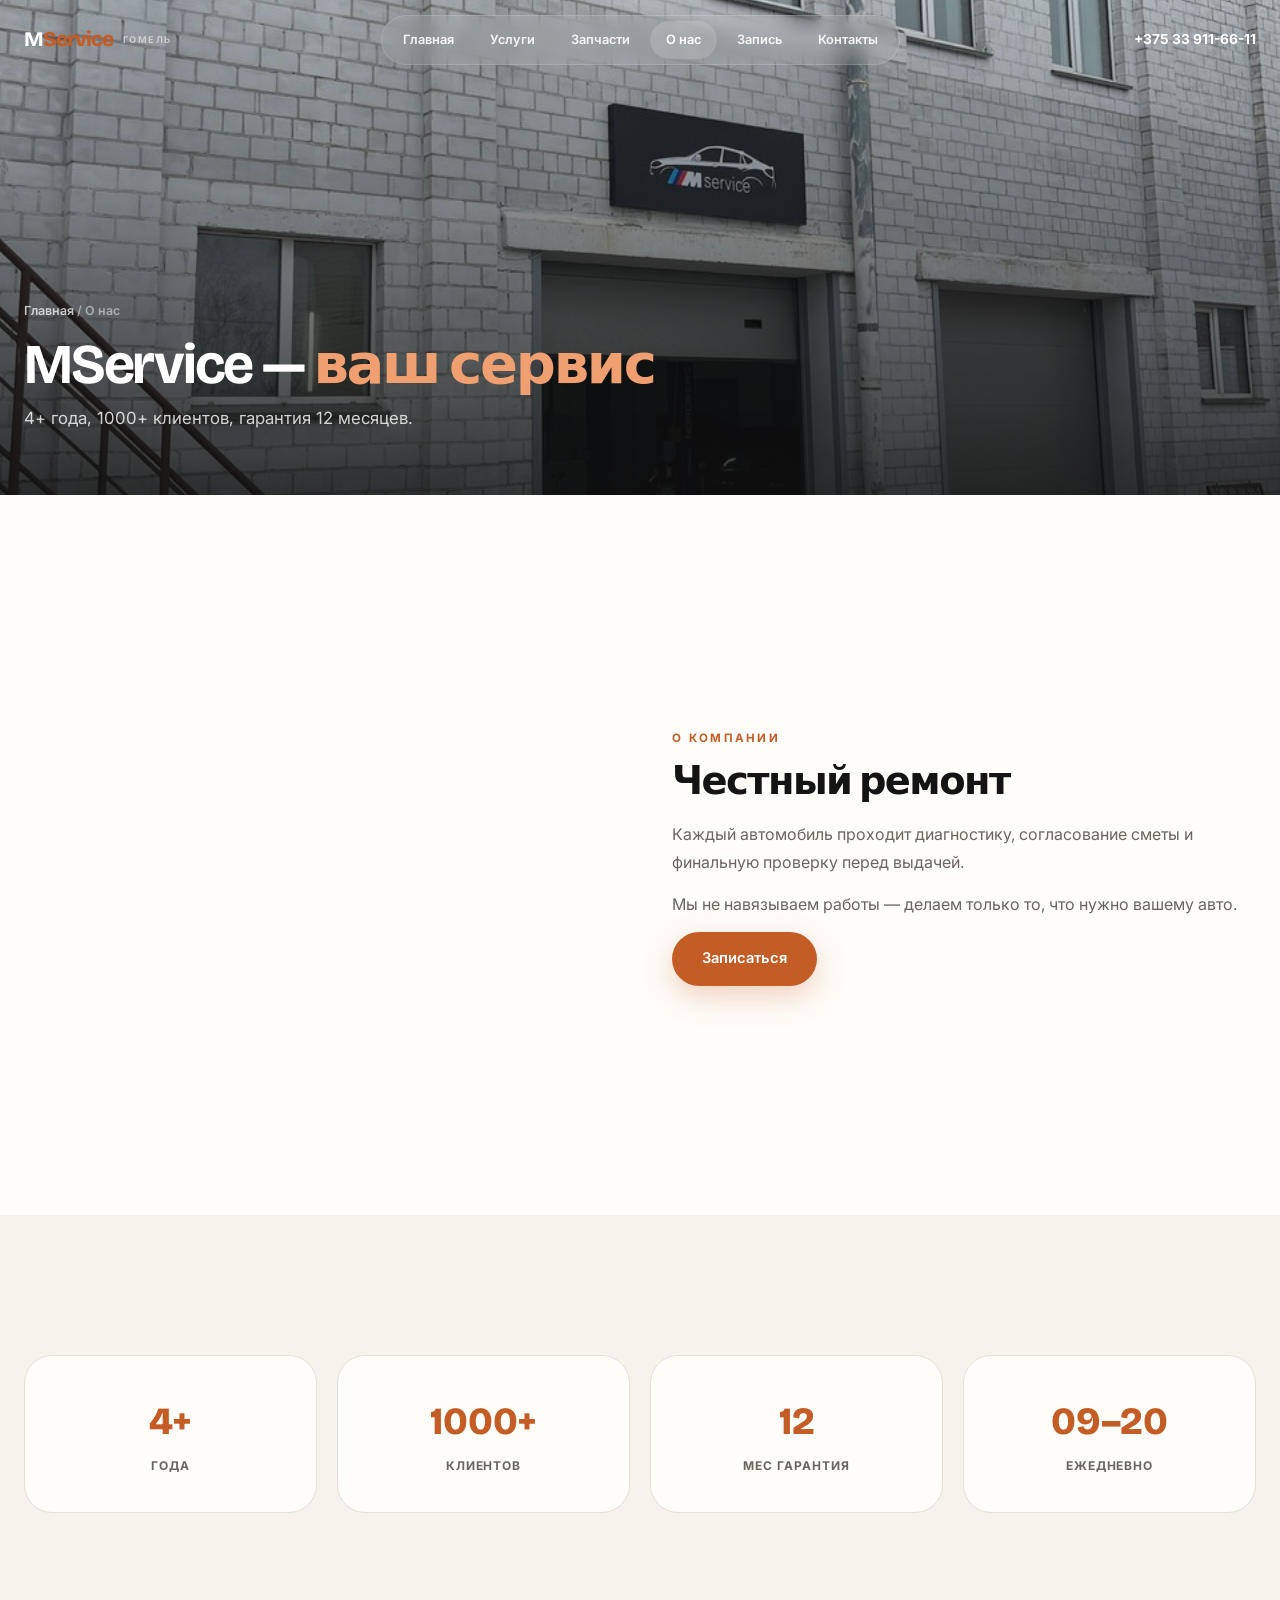
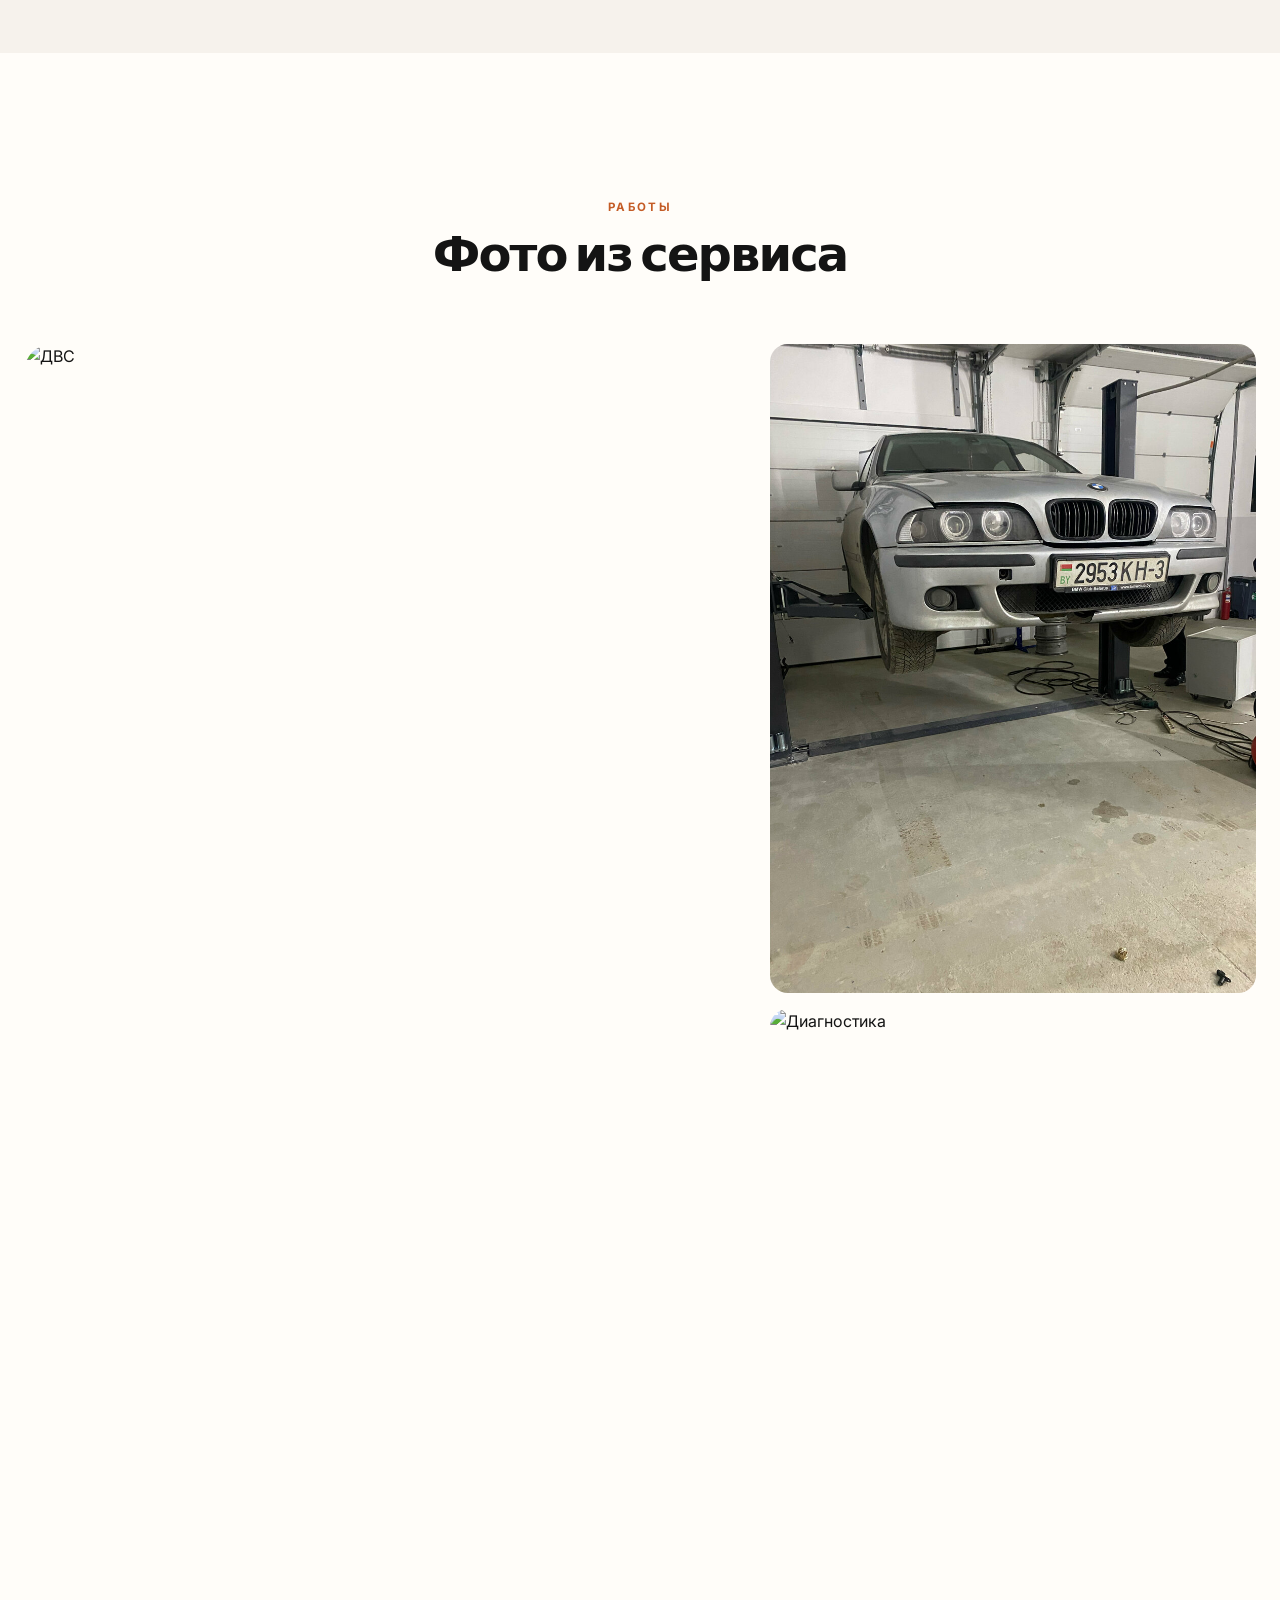
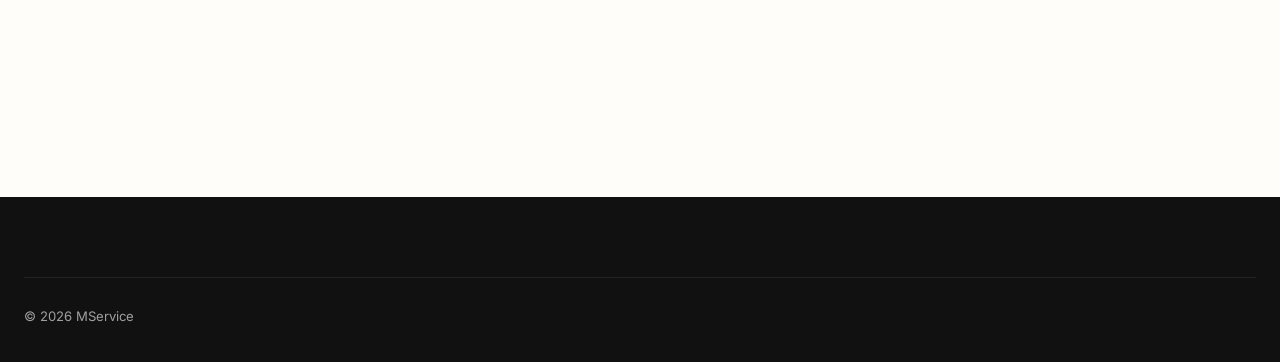
==== commit fcba012d: "v14 Atelier: split hero, bento grid, editorial premium design" ====
--- a/about.html
+++ b/about.html
@@ -4,22 +4,19 @@
   <meta charset="UTF-8" />
   <meta name="viewport" content="width=device-width, initial-scale=1.0, viewport-fit=cover" />
   <title>О нас — MService</title>
-  <link href="https://fonts.googleapis.com/css2?family=Outfit:wght@500;600;700;800&family=Plus+Jakarta+Sans:wght@400;500;600;700&display=swap" rel="stylesheet" />
-  <link rel="stylesheet" href="./styles.css?v=13" />
+  <link href="https://fonts.googleapis.com/css2?family=Bricolage+Grotesque:opsz,wght@12..96,500;12..96,700;12..96,800&family=Inter:wght@400;500;600;700&display=swap" rel="stylesheet" />
+  <link rel="stylesheet" href="./styles.css?v=14" />
 </head>
 <body data-page="about">
 <div id="ms-root">
   <header class="site-header on-hero">
     <div class="wrap head">
       <a href="./index.html" class="logo"><span class="logo-text">M<span>Service</span></span><span class="logo-tag">Гомель</span></a>
-      <nav class="nav">
-        <a href="./index.html" data-nav="home">Главная</a>
-        <a href="./services.html" data-nav="services">Услуги</a>
-        <a href="./parts.html" data-nav="parts">Запчасти</a>
-        <a href="./about.html" data-nav="about">О нас</a>
-        <a href="./booking.html" data-nav="booking">Запись</a>
-        <a href="./contacts.html" data-nav="contacts">Контакты</a>
-      </nav>
+      <div class="nav-wrap"><nav class="nav-pill">
+        <a href="./index.html" data-nav="home">Главная</a><a href="./services.html" data-nav="services">Услуги</a>
+        <a href="./parts.html" data-nav="parts">Запчасти</a><a href="./about.html" data-nav="about">О нас</a>
+        <a href="./booking.html" data-nav="booking">Запись</a><a href="./contacts.html" data-nav="contacts">Контакты</a>
+      </nav></div>
       <div class="head-right">
         <a class="head-phone" href="tel:+375339116611">+375 33 911-66-11</a>
         <button class="burger" id="burgerBtn" type="button" aria-label="Меню"><span></span><span></span><span></span></button>
@@ -33,24 +30,22 @@
   </div></div>
 
   <main>
-    <section class="hero hero-page">
-      <img class="hero-bg" src="./images/facade.jpg" alt="" loading="eager" />
-      <div class="hero-overlay" aria-hidden="true"></div>
+    <section class="hero-page">
+      <img class="hero-bg" src="./images/facade.jpg" alt="" />
+      <div class="hero-overlay"></div>
       <div class="wrap">
-        <div class="hero-content">
-          <p class="breadcrumb"><a href="./index.html">Главная</a> / О нас</p>
-          <h1>MService — <em>ваш сервис</em> в Гомеле</h1>
-          <p class="hero-sub">4+ года, 1000+ клиентов, гарантия 12 месяцев на все работы.</p>
-        </div>
+        <p class="breadcrumb"><a href="./index.html">Главная</a> / О нас</p>
+        <h1>MService — <em>ваш сервис</em></h1>
+        <p class="hero-sub">4+ года, 1000+ клиентов, гарантия 12 месяцев.</p>
       </div>
     </section>
 
-    <section class="sec sec-white">
+    <section class="sec sec-paper">
       <div class="wrap split">
-        <div class="split-img reveal" style="background-image:url('https://images.unsplash.com/photo-1619642751034-765df43c7869?w=1000&q=80')"></div>
+        <div class="split-img reveal" style="background-image:url('https://images.unsplash.com/photo-1619642751034-765df43c7869?w=1000&q=85')"></div>
         <div class="split-text reveal">
           <span class="sec-tag">О компании</span>
-          <h2>Честный ремонт без лишнего</h2>
+          <h2>Честный ремонт</h2>
           <p>Каждый автомобиль проходит диагностику, согласование сметы и финальную проверку перед выдачей.</p>
           <p>Мы не навязываем работы — делаем только то, что нужно вашему авто.</p>
           <a class="btn btn-primary" href="./booking.html">Записаться</a>
@@ -58,7 +53,7 @@
       </div>
     </section>
 
-    <section class="sec sec-soft">
+    <section class="sec sec-cream">
       <div class="wrap grid-4">
         <div class="stat-pill reveal"><b>4+</b><span>года</span></div>
         <div class="stat-pill reveal"><b>1000+</b><span>клиентов</span></div>
@@ -67,31 +62,22 @@
       </div>
     </section>
 
-    <section class="sec sec-white">
+    <section class="sec sec-paper">
       <div class="wrap">
         <div class="sec-head center reveal"><span class="sec-tag">Работы</span><h2>Фото из сервиса</h2></div>
         <div class="gallery reveal">
-          <div class="gallery-main"><img src="https://images.unsplash.com/photo-1487754180451-c456f719a1fc?w=900&q=80" alt="Ремонт двигателя" loading="lazy" /></div>
+          <div class="gallery-main"><img src="https://images.unsplash.com/photo-1487754180451-c456f719a1fc?w=900&q=85" alt="ДВС" loading="lazy" /></div>
           <div class="gallery-side">
             <img src="./images/bmw-lift.jpg" alt="Подвеска" loading="lazy" />
-            <img src="https://images.unsplash.com/photo-1581094794329-cd5aa2aee6a8?w=600&q=80" alt="Диагностика" loading="lazy" />
+            <img src="https://images.unsplash.com/photo-1581094794329-cd5aa2aee6a8?w=600&q=85" alt="Диагностика" loading="lazy" />
           </div>
         </div>
-      </div>
-    </section>
-
-    <section class="sec sec-soft">
-      <div class="wrap" style="max-width:720px;margin-inline:auto">
-        <div class="sec-head center reveal"><h2>Частые вопросы</h2></div>
-        <details class="reveal"><summary>Нужна ли предварительная запись?</summary><p>Желательно, но принимаем и без записи при наличии свободного бокса. Звоните — подскажем ближайшее время.</p></details>
-        <details class="reveal"><summary>Даёте ли гарантию?</summary><p>Да, 12 месяцев на все выполненные работы.</p></details>
-        <details class="reveal"><summary>Можно ли привезти свои запчасти?</summary><p>Да, но гарантия распространяется только на работу. Рекомендуем подбор у нас — проверенные поставщики.</p></details>
       </div>
     </section>
   </main>
 
   <footer class="footer"><div class="wrap footer-bot"><span>© 2026 MService</span></div></footer>
 </div>
-<script src="./main.js?v=13"></script>
+<script src="./main.js?v=14"></script>
 </body>
 </html>
--- a/styles.css
+++ b/styles.css
@@ -1,28 +1,29 @@
-/* MService v13 — Airy Premium */
+/* MService v14 — Atelier */
 html, body { margin: 0; scroll-behavior: smooth; }
 #ms-root, #ms-root * { box-sizing: border-box; margin: 0; padding: 0; }
 
 #ms-root {
-  --bg: #f4f6fa;
-  --surface: #ffffff;
-  --ink: #0c1222;
-  --muted: #64748b;
-  --line: #e8edf4;
-  --accent: #f97316;
-  --accent-h: #ea580c;
-  --accent-soft: #fff7ed;
-  --dark: #0c1222;
-  --radius: 20px;
-  --radius-lg: 28px;
-  --font-d: "Outfit", system-ui, sans-serif;
-  --font-b: "Plus Jakarta Sans", system-ui, sans-serif;
-  --wrap: min(1180px, calc(100% - 48px));
-  --hdr: 76px;
-  --ease: cubic-bezier(0.22, 1, 0.36, 1);
+  --cream: #f6f2ec;
+  --paper: #fffdf9;
+  --ink: #141414;
+  --ink-2: #2a2a2a;
+  --muted: #6b6560;
+  --line: #e5dfd6;
+  --copper: #c45c26;
+  --copper-h: #a84a1c;
+  --copper-soft: #fae8dc;
+  --dark: #111111;
+  --radius: 18px;
+  --radius-xl: 28px;
+  --font-d: "Bricolage Grotesque", system-ui, sans-serif;
+  --font-b: "Inter", system-ui, sans-serif;
+  --wrap: min(1240px, calc(100% - 48px));
+  --hdr: 80px;
+  --ease: cubic-bezier(0.16, 1, 0.3, 1);
   font-family: var(--font-b);
   color: var(--ink);
-  background: var(--bg);
-  line-height: 1.6;
+  background: var(--cream);
+  line-height: 1.55;
   overflow-x: hidden;
   -webkit-font-smoothing: antialiased;
 }
@@ -33,75 +34,93 @@
 #ms-root .wrap { width: var(--wrap); margin-inline: auto; }
 #ms-root h1, #ms-root h2, #ms-root h3 {
   font-family: var(--font-d); font-weight: 700;
-  letter-spacing: -0.03em; line-height: 1.1;
+  letter-spacing: -0.04em; line-height: 1.02;
 }
 
 /* Buttons */
 #ms-root .btn {
   display: inline-flex; align-items: center; justify-content: center; gap: 8px;
-  padding: 15px 28px; min-height: 52px; border-radius: 999px; border: none;
-  font-family: var(--font-b); font-weight: 700; font-size: 0.92rem;
-  cursor: pointer; transition: transform 0.2s var(--ease), box-shadow 0.2s, background 0.2s;
+  padding: 15px 30px; min-height: 54px; border-radius: 999px; border: none;
+  font-family: var(--font-b); font-weight: 600; font-size: 0.92rem;
+  cursor: pointer; transition: 0.25s var(--ease);
 }
 #ms-root .btn:active { transform: scale(0.97); }
 #ms-root .btn-primary {
-  background: var(--accent); color: #fff;
-  box-shadow: 0 8px 28px rgba(249,115,22,0.35);
-}
-#ms-root .btn-primary:hover { background: var(--accent-h); box-shadow: 0 12px 36px rgba(249,115,22,0.4); }
-#ms-root .btn-outline {
-  background: rgba(255,255,255,0.15); color: #fff;
-  border: 1.5px solid rgba(255,255,255,0.55);
-  backdrop-filter: blur(8px);
-}
-#ms-root .btn-outline:hover { background: rgba(255,255,255,0.28); }
-#ms-root .btn-ghost { background: var(--surface); color: var(--ink); border: 1.5px solid var(--line); }
-#ms-root .btn-ghost:hover { border-color: var(--accent); color: var(--accent); }
+  background: var(--copper); color: #fff;
+  box-shadow: 0 10px 30px rgba(196,92,38,0.28);
+}
+#ms-root .btn-primary:hover { background: var(--copper-h); transform: translateY(-2px); }
 #ms-root .btn-dark { background: var(--dark); color: #fff; }
-#ms-root .btn-sm { padding: 10px 20px; min-height: 42px; font-size: 0.82rem; }
-#ms-root .btn-lg { padding: 17px 34px; min-height: 56px; font-size: 1rem; }
+#ms-root .btn-dark:hover { background: #000; transform: translateY(-2px); }
+#ms-root .btn-line {
+  background: transparent; color: var(--ink);
+  border: 1.5px solid var(--line); box-shadow: none;
+}
+#ms-root .btn-line:hover { border-color: var(--ink); }
+#ms-root .btn-line-light {
+  background: transparent; color: #fff; border: 1.5px solid rgba(255,255,255,0.45);
+}
+#ms-root .btn-line-light:hover { background: rgba(255,255,255,0.1); }
+#ms-root .btn-sm { padding: 11px 22px; min-height: 44px; font-size: 0.82rem; }
+#ms-root .btn-lg { padding: 18px 36px; min-height: 58px; font-size: 1rem; }
 
 /* Header */
 #ms-root .site-header {
-  position: fixed; top: 0; left: 0; right: 0; z-index: 200; height: var(--hdr);
-  transition: background 0.35s var(--ease), box-shadow 0.35s;
+  position: fixed; top: 0; left: 0; right: 0; z-index: 300; height: var(--hdr);
+  transition: 0.35s var(--ease);
 }
 #ms-root .site-header .head {
-  height: 100%; display: flex; align-items: center; justify-content: space-between; gap: 16px;
-}
-#ms-root .site-header.on-hero { background: linear-gradient(180deg, rgba(12,18,34,0.55) 0%, transparent 100%); }
-#ms-root .site-header.on-hero .logo-text, #ms-root .site-header.on-hero .head-phone { color: #fff; }
-#ms-root .site-header.on-hero .logo-tag { color: rgba(255,255,255,0.6); }
-#ms-root .site-header.on-hero .nav a { color: rgba(255,255,255,0.85); }
-#ms-root .site-header.on-hero .nav a.active,
-#ms-root .site-header.on-hero .nav a:hover { color: #fff; background: rgba(255,255,255,0.12); }
-#ms-root .site-header.on-hero .burger { border-color: rgba(255,255,255,0.3); background: rgba(255,255,255,0.1); }
-#ms-root .site-header.on-hero .burger span { background: #fff; }
+  height: 100%; display: grid; grid-template-columns: 1fr auto 1fr;
+  align-items: center; gap: 16px;
+}
+#ms-root .site-header .logo { justify-self: start; }
+#ms-root .site-header .head-right { justify-self: end; display: flex; align-items: center; gap: 12px; }
+#ms-root .site-header .nav-wrap { justify-self: center; }
+#ms-root .site-header.on-light { background: transparent; }
+#ms-root .site-header.on-light .logo-text, #ms-root .site-header.on-light .head-phone { color: var(--ink); }
+#ms-root .site-header.on-light .logo-tag { color: var(--muted); }
+#ms-root .site-header.on-light .nav-pill a { color: var(--ink-2); }
+#ms-root .site-header.on-light .nav-pill a.active { color: var(--copper); }
+#ms-root .site-header.on-light .burger { border-color: var(--line); background: var(--paper); }
 #ms-root .site-header.scrolled {
-  background: rgba(255,255,255,0.92); backdrop-filter: blur(20px);
-  box-shadow: 0 1px 0 var(--line), 0 8px 32px rgba(12,18,34,0.06);
+  background: rgba(255,253,249,0.9); backdrop-filter: blur(18px);
+  box-shadow: 0 1px 0 var(--line);
 }
 #ms-root .site-header.scrolled .logo-text, #ms-root .site-header.scrolled .head-phone { color: var(--ink); }
-#ms-root .site-header.scrolled .logo-tag { color: var(--muted); }
-#ms-root .site-header.scrolled .nav a { color: var(--muted); }
-#ms-root .site-header.scrolled .nav a.active { color: var(--accent); background: var(--accent-soft); }
-#ms-root .site-header.scrolled .burger { border-color: var(--line); background: var(--surface); }
-#ms-root .site-header.scrolled .burger span { background: var(--ink); }
+#ms-root .site-header.on-hero:not(.on-light) { background: transparent; }
+#ms-root .site-header.on-hero:not(.on-light) .logo-text,
+#ms-root .site-header.on-hero:not(.on-light) .head-phone { color: #fff; }
+#ms-root .site-header.on-hero:not(.on-light) .logo-tag { color: rgba(255,255,255,0.55); }
+#ms-root .site-header.on-hero:not(.on-light) .nav-pill {
+  background: rgba(255,255,255,0.1); border-color: rgba(255,255,255,0.15);
+}
+#ms-root .site-header.on-hero:not(.on-light) .nav-pill a { color: rgba(255,255,255,0.9); }
+#ms-root .site-header.on-hero:not(.on-light) .nav-pill a.active { color: #fff; background: rgba(255,255,255,0.15); }
+#ms-root .site-header.on-hero:not(.on-light) .burger { border-color: rgba(255,255,255,0.3); background: rgba(255,255,255,0.08); }
+#ms-root .site-header.on-hero:not(.on-light) .burger span { background: #fff; }
 
 #ms-root .logo { display: flex; align-items: center; gap: 10px; }
-#ms-root .logo-text { font-family: var(--font-d); font-size: 1.25rem; font-weight: 800; transition: color 0.3s; }
-#ms-root .logo-text span { color: var(--accent); }
-#ms-root .logo-tag { font-size: 0.6rem; font-weight: 700; text-transform: uppercase; letter-spacing: 0.14em; transition: color 0.3s; }
-#ms-root .nav { display: flex; gap: 4px; }
-#ms-root .nav a { padding: 9px 14px; border-radius: 999px; font-size: 0.84rem; font-weight: 600; transition: 0.2s; }
-#ms-root .head-right { display: flex; align-items: center; gap: 12px; }
-#ms-root .head-phone { font-weight: 700; font-size: 0.86rem; white-space: nowrap; transition: color 0.3s; }
-#ms-root .head-phone:hover { color: var(--accent) !important; }
+#ms-root .logo-text { font-family: var(--font-d); font-size: 1.3rem; font-weight: 800; letter-spacing: -0.05em; }
+#ms-root .logo-text span { color: var(--copper); }
+#ms-root .logo-tag { font-size: 0.58rem; font-weight: 700; text-transform: uppercase; letter-spacing: 0.16em; color: var(--muted); }
+#ms-root .nav-pill {
+  display: flex; gap: 4px; padding: 5px;
+  background: rgba(255,255,255,0.65); border: 1px solid var(--line);
+  border-radius: 999px; backdrop-filter: blur(8px);
+}
+#ms-root .nav-pill a {
+  padding: 9px 16px; border-radius: 999px;
+  font-size: 0.8rem; font-weight: 600; transition: 0.2s; white-space: nowrap;
+}
+#ms-root .nav-pill a.active { background: var(--copper-soft); color: var(--copper); }
+#ms-root .nav-pill a:hover:not(.active) { background: rgba(0,0,0,0.04); }
+#ms-root .head-phone { font-weight: 700; font-size: 0.86rem; white-space: nowrap; }
+#ms-root .head-phone:hover { color: var(--copper) !important; }
 
 #ms-root .burger {
-  display: none; width: 46px; height: 46px; border-radius: 14px; border: 1.5px solid var(--line);
-  background: var(--surface); cursor: pointer; flex-direction: column;
-  align-items: center; justify-content: center; gap: 5px;
+  display: none; width: 48px; height: 48px; border-radius: 14px;
+  border: 1.5px solid var(--line); background: var(--paper);
+  cursor: pointer; flex-direction: column; align-items: center; justify-content: center; gap: 5px;
 }
 #ms-root .burger span { width: 20px; height: 2px; background: var(--ink); border-radius: 2px; transition: 0.25s; }
 #ms-root .burger.open span:nth-child(1) { transform: translateY(7px) rotate(45deg); }
@@ -109,345 +128,365 @@
 #ms-root .burger.open span:nth-child(3) { transform: translateY(-7px) rotate(-45deg); }
 
 #ms-root .mobile-nav {
-  display: none; position: fixed; inset: 0; z-index: 199;
-  background: rgba(12,18,34,0.4); backdrop-filter: blur(4px);
+  display: none; position: fixed; inset: 0; z-index: 299;
+  background: rgba(20,20,20,0.45); backdrop-filter: blur(4px);
   opacity: 0; pointer-events: none; transition: 0.3s;
 }
 #ms-root .mobile-nav.open { opacity: 1; pointer-events: auto; }
 #ms-root .mobile-nav-panel {
-  position: absolute; right: 0; top: 0; bottom: 0; width: min(320px, 90vw);
-  background: var(--surface); padding: calc(var(--hdr) + 24px) 28px 32px;
+  position: absolute; right: 0; top: 0; bottom: 0; width: min(340px, 92vw);
+  background: var(--paper); padding: calc(var(--hdr) + 28px) 32px 36px;
   display: flex; flex-direction: column; gap: 6px;
-  transform: translateX(100%); transition: 0.4s var(--ease);
-  box-shadow: -12px 0 48px rgba(12,18,34,0.12);
+  transform: translateX(100%); transition: 0.45s var(--ease);
+  box-shadow: -16px 0 60px rgba(0,0,0,0.12);
 }
 #ms-root .mobile-nav.open .mobile-nav-panel { transform: none; }
-#ms-root .mobile-nav a { padding: 14px 18px; border-radius: 14px; font-weight: 700; font-size: 1.02rem; }
-#ms-root .mobile-nav a.active { background: var(--accent-soft); color: var(--accent); }
-#ms-root .mobile-nav .btn { width: 100%; margin-top: 16px; }
-
-/* ═══ HERO — без плашек ═══ */
-#ms-root .hero {
-  position: relative; overflow: hidden;
-  display: flex; flex-direction: column; justify-content: flex-end;
-}
-#ms-root .hero-bg {
-  position: absolute; inset: 0; width: 100%; height: 100%;
-  object-fit: cover; object-position: center 40%; z-index: 0;
-}
-#ms-root .hero-overlay {
-  position: absolute; inset: 0; z-index: 1; pointer-events: none;
-  background:
-    linear-gradient(180deg, rgba(12,18,34,0.25) 0%, rgba(12,18,34,0.05) 35%, rgba(12,18,34,0.75) 100%),
-    linear-gradient(90deg, rgba(12,18,34,0.5) 0%, transparent 55%);
-}
-#ms-root .hero-content {
-  position: relative; z-index: 2;
-  padding: calc(var(--hdr) + 48px) 0 48px;
-  max-width: 640px;
-}
-#ms-root .hero-eyebrow {
-  display: inline-block; margin-bottom: 20px;
-  font-size: 0.72rem; font-weight: 700; letter-spacing: 0.18em;
-  text-transform: uppercase; color: rgba(255,255,255,0.75);
-}
-#ms-root .hero h1 {
-  font-size: clamp(2.4rem, 6.5vw, 4.2rem); color: #fff;
-  margin-bottom: 20px; font-weight: 800; line-height: 1.05;
-}
-#ms-root .hero h1 span { color: var(--accent); display: block; }
-#ms-root .hero h1 em { font-style: normal; color: var(--accent); }
-#ms-root .hero-sub {
-  font-size: clamp(1rem, 2.2vw, 1.15rem); color: rgba(255,255,255,0.88);
-  margin-bottom: 32px; line-height: 1.7; font-weight: 500; max-width: 480px;
-}
-#ms-root .hero-actions { display: flex; flex-wrap: wrap; gap: 12px; }
-#ms-root .hero-home { min-height: max(640px, 92svh); }
-
-#ms-root .hero-stats {
-  position: relative; z-index: 2;
-  display: flex; flex-wrap: wrap; gap: 32px;
-  padding: 28px 0 40px;
-  border-top: 1px solid rgba(255,255,255,0.15);
-  margin-top: 8px;
-}
-#ms-root .hero-stat strong {
-  display: block; font-family: var(--font-d); font-size: 1.6rem;
-  color: #fff; font-weight: 800; line-height: 1;
-}
-#ms-root .hero-stat span {
-  font-size: 0.75rem; color: rgba(255,255,255,0.6);
-  font-weight: 600; text-transform: uppercase; letter-spacing: 0.08em;
+#ms-root .mobile-nav a { padding: 15px 18px; border-radius: 14px; font-weight: 700; font-size: 1.05rem; }
+#ms-root .mobile-nav a.active { background: var(--copper-soft); color: var(--copper); }
+#ms-root .mobile-nav .btn { width: 100%; margin-top: 20px; }
+
+/* ═══ SPLIT HERO ═══ */
+#ms-root .hero-split {
+  min-height: 100svh; display: grid; grid-template-columns: 0.95fr 1.05fr;
+}
+#ms-root .hero-left {
+  background: var(--cream);
+  padding: calc(var(--hdr) + 56px) clamp(24px, 5vw, 64px) 56px;
+  display: flex; flex-direction: column; justify-content: center;
+}
+#ms-root .hero-kicker {
+  font-size: 0.72rem; font-weight: 700; letter-spacing: 0.2em;
+  text-transform: uppercase; color: var(--copper); margin-bottom: 28px;
+}
+#ms-root .hero-left h1 {
+  font-size: clamp(2.8rem, 5.5vw, 5rem); margin-bottom: 28px; font-weight: 800;
+}
+#ms-root .hero-left h1 em { font-style: normal; color: var(--copper); }
+#ms-root .hero-desc {
+  font-size: clamp(1rem, 1.8vw, 1.12rem); color: var(--muted);
+  max-width: 420px; line-height: 1.75; margin-bottom: 36px;
+}
+#ms-root .hero-actions { display: flex; flex-wrap: wrap; gap: 12px; margin-bottom: 48px; }
+#ms-root .hero-metrics {
+  display: flex; flex-wrap: wrap; gap: clamp(24px, 4vw, 48px);
+  padding-top: 32px; border-top: 1px solid var(--line);
+}
+#ms-root .hero-metric strong {
+  display: block; font-family: var(--font-d); font-size: 1.75rem;
+  font-weight: 800; color: var(--ink); line-height: 1;
+}
+#ms-root .hero-metric span {
+  font-size: 0.72rem; font-weight: 600; color: var(--muted);
+  text-transform: uppercase; letter-spacing: 0.1em; margin-top: 6px; display: block;
+}
+#ms-root .hero-right { position: relative; overflow: hidden; min-height: 400px; }
+#ms-root .hero-right img {
+  width: 100%; height: 100%; object-fit: cover; object-position: center 35%;
+}
+#ms-root .hero-right::after {
+  content: ""; position: absolute; inset: 0;
+  background: linear-gradient(90deg, var(--cream) 0%, transparent 18%);
+  pointer-events: none;
 }
 
 /* Subpage hero */
-#ms-root .hero-page { min-height: max(380px, 52svh); }
-#ms-root .hero-page .hero-content { max-width: 560px; padding-bottom: 56px; }
-#ms-root .hero-page h1 { font-size: clamp(2rem, 5vw, 3rem); }
-#ms-root .breadcrumb {
-  font-size: 0.78rem; font-weight: 600; color: rgba(255,255,255,0.5); margin-bottom: 16px;
-}
+#ms-root .hero-page {
+  min-height: max(420px, 55svh); position: relative; overflow: hidden;
+  display: flex; align-items: flex-end;
+}
+#ms-root .hero-page .hero-bg {
+  position: absolute; inset: 0; width: 100%; height: 100%; object-fit: cover; z-index: 0;
+}
+#ms-root .hero-page .hero-overlay {
+  position: absolute; inset: 0; z-index: 1;
+  background: linear-gradient(180deg, rgba(17,17,17,0.2) 0%, rgba(17,17,17,0.82) 100%);
+}
+#ms-root .hero-page .wrap { position: relative; z-index: 2; padding: calc(var(--hdr) + 40px) 0 64px; }
+#ms-root .hero-page h1 { font-size: clamp(2.2rem, 5vw, 3.5rem); color: #fff; margin-bottom: 12px; }
+#ms-root .hero-page h1 em { font-style: normal; color: #f0a070; }
+#ms-root .hero-page .hero-sub { color: rgba(255,255,255,0.8); font-size: 1.05rem; max-width: 480px; }
+#ms-root .breadcrumb { font-size: 0.78rem; font-weight: 600; color: rgba(255,255,255,0.5); margin-bottom: 16px; }
 #ms-root .breadcrumb a { color: rgba(255,255,255,0.75); }
 #ms-root .breadcrumb a:hover { color: #fff; }
 
+/* Marquee */
+#ms-root .marquee {
+  background: var(--dark); color: rgba(255,255,255,0.85);
+  padding: 18px 0; overflow: hidden; border-block: 1px solid rgba(255,255,255,0.06);
+}
+#ms-root .marquee-track {
+  display: flex; gap: 48px; width: max-content;
+  animation: ms-marquee 28s linear infinite;
+}
+#ms-root .marquee-item {
+  font-family: var(--font-d); font-size: 0.85rem; font-weight: 600;
+  letter-spacing: 0.12em; text-transform: uppercase; white-space: nowrap;
+}
+#ms-root .marquee-item::before { content: "◆"; color: var(--copper); margin-right: 16px; font-size: 0.5rem; vertical-align: middle; }
+@keyframes ms-marquee {
+  0% { transform: translateX(0); }
+  100% { transform: translateX(-50%); }
+}
+
 /* Sections */
 #ms-root main { padding-top: 0; }
-#ms-root .sec { padding: clamp(72px, 10vw, 120px) 0; }
-#ms-root .sec-white { background: var(--surface); }
-#ms-root .sec-soft { background: var(--bg); }
-#ms-root .sec-head { margin-bottom: 56px; }
+#ms-root .sec { padding: clamp(80px, 11vw, 140px) 0; }
+#ms-root .sec-paper { background: var(--paper); }
+#ms-root .sec-cream { background: var(--cream); }
+#ms-root .sec-dark { background: var(--dark); color: #fff; }
+#ms-root .sec-head { margin-bottom: 64px; }
 #ms-root .sec-head.center { text-align: center; }
 #ms-root .sec-head.center p { margin-inline: auto; }
 #ms-root .sec-tag {
-  display: inline-block; margin-bottom: 12px;
-  font-size: 0.72rem; font-weight: 700; text-transform: uppercase;
-  letter-spacing: 0.2em; color: var(--accent);
-}
-#ms-root .sec-head h2 { font-size: clamp(1.8rem, 4vw, 2.6rem); margin-bottom: 14px; font-weight: 800; }
-#ms-root .sec-head p { color: var(--muted); max-width: 520px; font-size: 1.05rem; line-height: 1.7; }
-
-/* Service cards */
-#ms-root .grid-3 { display: grid; grid-template-columns: repeat(3, 1fr); gap: 28px; }
-#ms-root .grid-2 { display: grid; grid-template-columns: repeat(2, 1fr); gap: 28px; }
+  display: inline-block; margin-bottom: 14px;
+  font-size: 0.72rem; font-weight: 700; letter-spacing: 0.2em;
+  text-transform: uppercase; color: var(--copper);
+}
+#ms-root .sec-head h2 { font-size: clamp(2rem, 4vw, 3rem); margin-bottom: 16px; font-weight: 800; }
+#ms-root .sec-head p { color: var(--muted); max-width: 540px; font-size: 1.05rem; line-height: 1.75; }
+#ms-root .sec-dark .sec-head h2 { color: #fff; }
+#ms-root .sec-dark .sec-head p { color: rgba(255,255,255,0.6); }
+
+/* Bento services */
+#ms-root .bento {
+  display: grid; grid-template-columns: repeat(12, 1fr); gap: 20px;
+}
+#ms-root .bento-card {
+  position: relative; border-radius: var(--radius-xl); overflow: hidden;
+  background: var(--dark); color: #fff; min-height: 280px;
+  transition: transform 0.4s var(--ease);
+}
+#ms-root .bento-card:hover { transform: translateY(-4px); }
+#ms-root .bento-card img {
+  position: absolute; inset: 0; width: 100%; height: 100%;
+  object-fit: cover; opacity: 0.55; transition: 0.6s var(--ease);
+}
+#ms-root .bento-card:hover img { opacity: 0.7; transform: scale(1.04); }
+#ms-root .bento-card-body {
+  position: relative; z-index: 1; padding: 32px;
+  height: 100%; display: flex; flex-direction: column; justify-content: flex-end;
+  background: linear-gradient(180deg, transparent 30%, rgba(17,17,17,0.92) 100%);
+}
+#ms-root .bento-num {
+  font-family: var(--font-d); font-size: 0.72rem; font-weight: 700;
+  letter-spacing: 0.15em; color: var(--copper); margin-bottom: auto;
+  padding-bottom: 24px;
+}
+#ms-root .bento-card h3 { font-size: 1.5rem; margin-bottom: 8px; }
+#ms-root .bento-card p { font-size: 0.9rem; color: rgba(255,255,255,0.7); margin-bottom: 16px; line-height: 1.6; }
+#ms-root .bento-price { font-family: var(--font-d); font-weight: 700; color: #f0a070; font-size: 0.9rem; }
+#ms-root .bento-a { grid-column: span 7; min-height: 380px; }
+#ms-root .bento-b { grid-column: span 5; }
+#ms-root .bento-c { grid-column: span 5; }
+#ms-root .bento-d { grid-column: span 7; min-height: 320px; }
+
+/* Legacy grids/cards */
+#ms-root .grid-3 { display: grid; grid-template-columns: repeat(3, 1fr); gap: 24px; }
+#ms-root .grid-2 { display: grid; grid-template-columns: repeat(2, 1fr); gap: 24px; }
 #ms-root .grid-4 { display: grid; grid-template-columns: repeat(4, 1fr); gap: 20px; }
-
-#ms-root .svc-card {
-  background: var(--surface); border-radius: var(--radius-lg); overflow: hidden;
-  border: 1px solid var(--line);
-  transition: transform 0.35s var(--ease), box-shadow 0.35s;
-}
-#ms-root .svc-card:hover {
-  transform: translateY(-6px);
-  box-shadow: 0 24px 56px rgba(12,18,34,0.1);
-}
-#ms-root .svc-card-pic { position: relative; height: 220px; overflow: hidden; }
-#ms-root .svc-card-pic img { width: 100%; height: 100%; object-fit: cover; transition: transform 0.6s var(--ease); }
-#ms-root .svc-card:hover .svc-card-pic img { transform: scale(1.05); }
-#ms-root .svc-card-pic .price {
+#ms-root .img-card, #ms-root .svc-card {
+  border-radius: var(--radius-xl); overflow: hidden; background: var(--paper);
+  border: 1px solid var(--line); transition: transform 0.35s var(--ease), box-shadow 0.35s;
+}
+#ms-root .img-card:hover, #ms-root .svc-card:hover {
+  transform: translateY(-5px); box-shadow: 0 28px 60px rgba(20,20,20,0.1);
+}
+#ms-root .img-card-pic, #ms-root .svc-card-pic { position: relative; height: 220px; overflow: hidden; }
+#ms-root .img-card-pic img, #ms-root .svc-card-pic img {
+  width: 100%; height: 100%; object-fit: cover; transition: transform 0.6s var(--ease);
+}
+#ms-root .img-card:hover img, #ms-root .svc-card:hover img { transform: scale(1.05); }
+#ms-root .price-badge, #ms-root .svc-card-pic .price, #ms-root .price {
   position: absolute; top: 16px; right: 16px;
-  padding: 6px 14px; background: var(--surface); border-radius: 999px;
-  font-family: var(--font-d); font-size: 0.78rem; font-weight: 700; color: var(--accent);
-  box-shadow: 0 4px 16px rgba(12,18,34,0.1);
-}
-#ms-root .svc-card-body { padding: 28px; }
-#ms-root .svc-card-body h3 { font-size: 1.15rem; margin-bottom: 10px; }
-#ms-root .svc-card-body p { font-size: 0.92rem; color: var(--muted); margin-bottom: 20px; line-height: 1.65; }
-#ms-root .svc-card-foot { display: flex; gap: 10px; flex-wrap: wrap; }
-
-/* Legacy img-card */
-#ms-root .img-card {
-  background: var(--surface); border-radius: var(--radius-lg); overflow: hidden;
-  border: 1px solid var(--line); transition: transform 0.35s var(--ease), box-shadow 0.35s;
-}
-#ms-root .img-card:hover { transform: translateY(-6px); box-shadow: 0 24px 56px rgba(12,18,34,0.1); }
-#ms-root .img-card-pic { position: relative; height: 220px; overflow: hidden; }
-#ms-root .img-card-pic img { width: 100%; height: 100%; object-fit: cover; transition: transform 0.6s var(--ease); }
-#ms-root .img-card:hover .img-card-pic img { transform: scale(1.05); }
-#ms-root .img-card-pic .price-badge {
-  position: absolute; top: 16px; right: 16px;
-  padding: 6px 14px; background: var(--surface); border-radius: 999px;
-  font-family: var(--font-d); font-size: 0.78rem; font-weight: 700; color: var(--accent);
-  box-shadow: 0 4px 16px rgba(12,18,34,0.1);
-}
-#ms-root .img-card-body { padding: 28px; }
-#ms-root .img-card-body h3 { font-size: 1.15rem; margin-bottom: 10px; }
-#ms-root .img-card-body p { font-size: 0.92rem; color: var(--muted); margin-bottom: 20px; line-height: 1.65; }
-#ms-root .img-card-foot { display: flex; gap: 10px; flex-wrap: wrap; }
-
-/* Cinematic band */
-#ms-root .cine-band {
-  position: relative; min-height: 480px; background-size: cover; background-position: center;
+  padding: 7px 14px; background: var(--paper); border-radius: 999px;
+  font-family: var(--font-d); font-size: 0.78rem; font-weight: 700; color: var(--copper);
+}
+#ms-root .img-card-body, #ms-root .svc-card-body { padding: 28px; }
+#ms-root .img-card-body h3, #ms-root .svc-card-body h3 { font-size: 1.15rem; margin-bottom: 10px; }
+#ms-root .img-card-body p, #ms-root .svc-card-body p {
+  font-size: 0.92rem; color: var(--muted); margin-bottom: 18px; line-height: 1.65;
+}
+#ms-root .img-card-foot, #ms-root .svc-card-foot { display: flex; gap: 10px; flex-wrap: wrap; }
+
+/* Showcase */
+#ms-root .showcase {
+  display: grid; grid-template-columns: 1fr 1fr; gap: 0;
+  border-radius: var(--radius-xl); overflow: hidden; min-height: 520px;
+}
+#ms-root .showcase-img { background-size: cover; background-position: center; min-height: 400px; }
+#ms-root .showcase-text {
+  background: var(--dark); color: #fff;
+  padding: clamp(40px, 6vw, 72px);
+  display: flex; flex-direction: column; justify-content: center;
+}
+#ms-root .showcase-text h2 { font-size: clamp(1.8rem, 3.5vw, 2.6rem); margin-bottom: 18px; color: #fff; }
+#ms-root .showcase-text p { color: rgba(255,255,255,0.65); line-height: 1.75; margin-bottom: 28px; font-size: 1rem; }
+
+#ms-root .split { display: grid; grid-template-columns: 1fr 1fr; gap: 64px; align-items: center; }
+#ms-root .split-img {
+  border-radius: var(--radius-xl); min-height: 440px;
+  background-size: cover; background-position: center;
+}
+#ms-root .split-text h2 { font-size: clamp(1.8rem, 3vw, 2.4rem); margin-bottom: 18px; }
+#ms-root .split-text p { color: var(--muted); line-height: 1.75; margin-bottom: 14px; font-size: 1rem; }
+#ms-root .check-list { list-style: none; margin: 24px 0 32px; display: grid; gap: 14px; }
+#ms-root .check-list li { display: flex; gap: 12px; align-items: center; font-weight: 600; font-size: 0.95rem; }
+#ms-root .check-list svg { color: var(--copper); width: 1.2em; height: 1.2em; }
+
+#ms-root .cine-band, #ms-root .img-band {
+  position: relative; min-height: 520px; background-size: cover; background-position: center;
   display: flex; align-items: center; justify-content: center; text-align: center;
 }
-#ms-root .cine-band::before {
-  content: ""; position: absolute; inset: 0;
-  background: rgba(12,18,34,0.55);
-}
-#ms-root .cine-band-inner {
-  position: relative; z-index: 1; padding: 80px 24px; max-width: 600px;
-  margin-inline: auto; text-align: center;
-}
-#ms-root .cine-band h2 { color: #fff; font-size: clamp(1.8rem, 4.5vw, 2.8rem); margin-bottom: 16px; }
-#ms-root .cine-band p { color: rgba(255,255,255,0.85); margin-bottom: 32px; font-size: 1.05rem; line-height: 1.7; }
-
-#ms-root .img-band {
-  position: relative; min-height: 480px; background-size: cover; background-position: center;
-  display: flex; align-items: center;
-}
-#ms-root .img-band::before {
-  content: ""; position: absolute; inset: 0;
-  background: linear-gradient(90deg, rgba(12,18,34,0.7) 0%, rgba(12,18,34,0.35) 100%);
-}
-#ms-root .img-band-inner { position: relative; z-index: 1; padding: 80px 0; max-width: 520px; }
-#ms-root .img-band h2 { color: #fff; font-size: clamp(1.8rem, 4vw, 2.4rem); margin-bottom: 14px; }
-#ms-root .img-band p { color: rgba(255,255,255,0.85); margin-bottom: 28px; font-size: 1.02rem; line-height: 1.7; }
-
-/* Split */
-#ms-root .split {
-  display: grid; grid-template-columns: 1.1fr 1fr; gap: 64px; align-items: center;
-}
-#ms-root .split-img {
-  border-radius: var(--radius-lg); min-height: 420px;
-  background-size: cover; background-position: center;
-  box-shadow: 0 24px 64px rgba(12,18,34,0.12);
-}
-#ms-root .split-text h2 { font-size: clamp(1.6rem, 3.5vw, 2.2rem); margin-bottom: 18px; }
-#ms-root .split-text p { color: var(--muted); margin-bottom: 14px; line-height: 1.75; font-size: 1rem; }
-#ms-root .check-list { list-style: none; margin: 24px 0 32px; display: grid; gap: 14px; }
-#ms-root .check-list li {
-  display: flex; gap: 12px; align-items: center;
-  font-weight: 600; font-size: 0.95rem;
-}
-#ms-root .check-list svg { color: var(--accent); width: 1.2em; height: 1.2em; }
+#ms-root .cine-band::before, #ms-root .img-band::before {
+  content: ""; position: absolute; inset: 0; background: rgba(17,17,17,0.62);
+}
+#ms-root .cine-band-inner, #ms-root .img-band-inner {
+  position: relative; z-index: 1; padding: 80px 24px; max-width: 640px; margin-inline: auto;
+}
+#ms-root .cine-band h2, #ms-root .img-band h2 {
+  color: #fff; font-size: clamp(2rem, 4.5vw, 3rem); margin-bottom: 16px;
+}
+#ms-root .cine-band p, #ms-root .img-band p {
+  color: rgba(255,255,255,0.85); margin-bottom: 32px; font-size: 1.05rem; line-height: 1.7;
+}
 
 /* Reviews */
 #ms-root .rev-card {
-  padding: 36px; background: var(--surface); border-radius: var(--radius-lg);
+  padding: 40px; background: var(--paper); border-radius: var(--radius-xl);
   border: 1px solid var(--line); height: 100%;
-  transition: box-shadow 0.3s;
-}
-#ms-root .rev-card:hover { box-shadow: 0 16px 48px rgba(12,18,34,0.08); }
-#ms-root .rev-stars { color: #fbbf24; margin-bottom: 16px; letter-spacing: 3px; font-size: 0.9rem; }
-#ms-root .rev-card p { font-size: 1rem; line-height: 1.75; margin-bottom: 20px; color: var(--ink); }
-#ms-root .rev-name { font-weight: 700; color: var(--accent); font-size: 0.9rem; }
-
-/* CTA section */
+}
+#ms-root .rev-stars { color: #e8a020; margin-bottom: 20px; letter-spacing: 4px; }
+#ms-root .rev-card p {
+  font-size: 1.1rem; line-height: 1.8; margin-bottom: 24px;
+  font-family: var(--font-d); font-weight: 500; color: var(--ink);
+}
+#ms-root .rev-name { font-weight: 700; color: var(--copper); font-size: 0.88rem; letter-spacing: 0.05em; }
+
+/* CTA */
+#ms-root .cta-block {
+  display: grid; grid-template-columns: 1fr 1fr; gap: 0;
+  border-radius: var(--radius-xl); overflow: hidden;
+  background: var(--paper); border: 1px solid var(--line);
+}
+#ms-root .cta-visual {
+  min-height: 400px; background-size: cover; background-position: center;
+}
+#ms-root .cta-form-wrap { padding: clamp(40px, 5vw, 56px); display: flex; flex-direction: column; justify-content: center; }
+#ms-root .cta-form-wrap h2 { font-size: clamp(1.6rem, 3vw, 2.2rem); margin-bottom: 12px; }
+#ms-root .cta-form-wrap > p { color: var(--muted); margin-bottom: 28px; line-height: 1.7; }
+
 #ms-root .cta-sec {
-  background: linear-gradient(135deg, #0c1222 0%, #1a2744 100%);
-  color: #fff; border-radius: var(--radius-lg);
-  padding: clamp(48px, 6vw, 72px);
-  display: grid; grid-template-columns: 1fr 1fr; gap: 48px; align-items: center;
-}
-#ms-root .cta-sec h2 { color: #fff; font-size: clamp(1.6rem, 3vw, 2rem); margin-bottom: 12px; }
-#ms-root .cta-sec p { color: rgba(255,255,255,0.7); margin-bottom: 0; line-height: 1.7; }
-#ms-root .cta-form {
-  background: var(--surface); border-radius: var(--radius);
-  padding: 32px; color: var(--ink);
-}
-#ms-root .cta-form h3 { font-size: 1.1rem; margin-bottom: 20px; color: var(--ink); }
-
-#ms-root .sec-dark { background: transparent; }
-#ms-root .layout-2 { display: grid; grid-template-columns: 1fr 1fr; gap: 48px; align-items: center; }
+  display: grid; grid-template-columns: 1fr 1fr; gap: 0;
+  border-radius: var(--radius-xl); overflow: hidden; background: var(--dark);
+}
+#ms-root .cta-sec > div:first-child { padding: clamp(40px, 5vw, 64px); color: #fff; }
+#ms-root .cta-form { background: var(--paper); padding: clamp(32px, 4vw, 48px); color: var(--ink); }
 
 /* Gallery */
 #ms-root .gallery {
-  display: grid; grid-template-columns: 1.4fr 1fr; gap: 16px; min-height: 360px;
-}
-#ms-root .gallery-main { border-radius: var(--radius-lg); overflow: hidden; position: relative; }
-#ms-root .gallery-main img { width: 100%; height: 100%; object-fit: cover; min-height: 360px; }
+  display: grid; grid-template-columns: 1.5fr 1fr; gap: 16px;
+}
+#ms-root .gallery-main { border-radius: var(--radius-xl); overflow: hidden; }
+#ms-root .gallery-main img { width: 100%; height: 100%; object-fit: cover; min-height: 400px; }
 #ms-root .gallery-side { display: grid; grid-template-rows: 1fr 1fr; gap: 16px; }
 #ms-root .gallery-side img { width: 100%; height: 100%; object-fit: cover; border-radius: var(--radius); min-height: 0; }
-#ms-root .photo-row { display: grid; grid-template-columns: 1.4fr 1fr; gap: 16px; min-height: 360px; }
-#ms-root .photo-cell { border-radius: var(--radius-lg); overflow: hidden; position: relative; }
-#ms-root .photo-cell img { width: 100%; height: 100%; object-fit: cover; min-height: 170px; }
+#ms-root .photo-row { display: grid; grid-template-columns: 1.4fr 1fr; gap: 16px; }
+#ms-root .photo-cell { border-radius: var(--radius-xl); overflow: hidden; position: relative; }
+#ms-root .photo-cell img { width: 100%; height: 100%; object-fit: cover; min-height: 180px; }
 #ms-root .photo-stack { display: grid; grid-template-rows: 1fr 1fr; gap: 16px; }
-#ms-root .photo-cap {
-  position: absolute; bottom: 0; left: 0; right: 0; padding: 20px;
-  background: linear-gradient(transparent, rgba(12,18,34,0.7)); color: #fff;
-}
-#ms-root .photo-cap strong { font-size: 0.95rem; font-weight: 700; }
 
 /* Forms */
 #ms-root .form-panel {
-  background: var(--surface); border-radius: var(--radius-lg); padding: clamp(32px, 4vw, 44px);
+  background: var(--paper); border-radius: var(--radius-xl); padding: clamp(32px, 4vw, 48px);
   border: 1px solid var(--line);
-  box-shadow: 0 16px 48px rgba(12,18,34,0.06);
 }
 #ms-root .form-tabs { display: grid; grid-template-columns: repeat(3, 1fr); gap: 8px; margin-bottom: 20px; }
 #ms-root .form-tab {
   padding: 12px 10px; border-radius: 12px; border: 1.5px solid var(--line);
-  background: var(--bg); font-family: var(--font-b); font-weight: 700;
-  font-size: 0.8rem; cursor: pointer; color: var(--muted); transition: 0.2s;
-}
-#ms-root .form-tab.on { border-color: var(--accent); color: var(--accent); background: var(--accent-soft); }
+  background: var(--cream); font-weight: 600; font-size: 0.8rem; cursor: pointer; color: var(--muted);
+}
+#ms-root .form-tab.on { border-color: var(--copper); color: var(--copper); background: var(--copper-soft); }
 #ms-root .fld { margin-bottom: 14px; }
 #ms-root input, #ms-root textarea {
-  width: 100%; padding: 15px 18px; border-radius: 14px; border: 1.5px solid var(--line);
-  font-family: var(--font-b); font-size: 16px; min-height: 52px;
-  background: var(--bg); color: var(--ink); transition: border 0.2s, box-shadow 0.2s;
+  width: 100%; padding: 16px 18px; border-radius: 14px; border: 1.5px solid var(--line);
+  font-family: var(--font-b); font-size: 16px; min-height: 54px;
+  background: var(--cream); color: var(--ink); transition: 0.2s;
 }
 #ms-root textarea { min-height: 120px; resize: vertical; }
 #ms-root input:focus, #ms-root textarea:focus {
-  outline: none; border-color: var(--accent); background: var(--surface);
-  box-shadow: 0 0 0 4px rgba(249,115,22,0.1);
+  outline: none; border-color: var(--copper); background: var(--paper);
+  box-shadow: 0 0 0 4px rgba(196,92,38,0.1);
 }
 #ms-root .form-msg { margin-top: 14px; text-align: center; font-size: 0.88rem; font-weight: 600; min-height: 1.3em; }
 #ms-root .form-note { font-size: 0.78rem; color: var(--muted); text-align: center; margin-top: 12px; }
 
-/* Price table */
+/* Price */
 #ms-root .price-tbl {
-  background: var(--surface); border-radius: var(--radius-lg); overflow: hidden;
-  border: 1px solid var(--line);
+  background: var(--paper); border-radius: var(--radius-xl); overflow: hidden; border: 1px solid var(--line);
 }
 #ms-root .price-tbl .row {
   display: grid; grid-template-columns: 1fr 120px 110px; gap: 16px; align-items: center;
-  padding: 18px 28px; border-bottom: 1px solid var(--line); font-weight: 600; font-size: 0.95rem;
+  padding: 20px 28px; border-bottom: 1px solid var(--line); font-weight: 600;
 }
 #ms-root .price-tbl .row:last-child { border: 0; }
 #ms-root .price-tbl .row.head {
-  background: var(--bg); font-size: 0.72rem; text-transform: uppercase;
+  background: var(--cream); font-size: 0.72rem; text-transform: uppercase;
   letter-spacing: 0.1em; color: var(--muted); font-weight: 700;
 }
-#ms-root .price-tbl .val { font-family: var(--font-d); color: var(--accent); text-align: center; font-weight: 700; }
-
-/* Stats pills */
+#ms-root .price-tbl .val { font-family: var(--font-d); color: var(--copper); text-align: center; font-weight: 700; }
+
 #ms-root .stat-pill {
-  padding: 32px 24px; text-align: center; background: var(--surface);
-  border-radius: var(--radius-lg); border: 1px solid var(--line);
-}
-#ms-root .stat-pill b { display: block; font-family: var(--font-d); font-size: 2.2rem; color: var(--accent); font-weight: 800; }
+  padding: 36px 24px; text-align: center; background: var(--paper);
+  border-radius: var(--radius-xl); border: 1px solid var(--line);
+}
+#ms-root .stat-pill b { display: block; font-family: var(--font-d); font-size: 2.4rem; color: var(--copper); font-weight: 800; }
 #ms-root .stat-pill span { font-size: 0.75rem; color: var(--muted); font-weight: 700; text-transform: uppercase; letter-spacing: 0.08em; }
 
 /* Contacts */
-#ms-root .contact-grid { display: grid; grid-template-columns: 1fr 1.3fr; gap: 40px; align-items: stretch; }
+#ms-root .contact-grid { display: grid; grid-template-columns: 1fr 1.3fr; gap: 40px; }
 #ms-root .contact-item { display: flex; gap: 16px; margin-bottom: 24px; }
 #ms-root .contact-ico {
-  width: 52px; height: 52px; border-radius: 16px; flex-shrink: 0;
-  background: var(--accent-soft); color: var(--accent);
+  width: 54px; height: 54px; border-radius: 16px; flex-shrink: 0;
+  background: var(--copper-soft); color: var(--copper);
   display: flex; align-items: center; justify-content: center;
 }
 #ms-root .contact-item strong { display: block; font-size: 1rem; margin-bottom: 4px; }
-#ms-root .contact-item span, #ms-root .contact-item a { font-size: 0.92rem; color: var(--muted); font-weight: 600; }
-#ms-root .map-frame { border-radius: var(--radius-lg); overflow: hidden; min-height: 440px; border: 1px solid var(--line); }
-#ms-root .map-frame iframe { width: 100%; height: 100%; min-height: 440px; border: 0; }
-
-/* FAQ */
+#ms-root .contact-item span, #ms-root .contact-item a { font-size: 0.92rem; color: var(--muted); font-weight: 500; }
+#ms-root .map-frame { border-radius: var(--radius-xl); overflow: hidden; min-height: 460px; border: 1px solid var(--line); }
+#ms-root .map-frame iframe { width: 100%; height: 100%; min-height: 460px; border: 0; }
+
 #ms-root details {
-  background: var(--surface); border-radius: var(--radius); margin-bottom: 12px;
-  border: 1px solid var(--line);
+  background: var(--paper); border-radius: var(--radius); margin-bottom: 12px; border: 1px solid var(--line);
 }
 #ms-root details summary {
   padding: 20px 24px; cursor: pointer; font-weight: 700; list-style: none;
   display: flex; justify-content: space-between; align-items: center;
 }
 #ms-root details summary::-webkit-details-marker { display: none; }
-#ms-root details summary::after { content: "+"; color: var(--accent); font-size: 1.3rem; font-weight: 400; }
+#ms-root details summary::after { content: "+"; color: var(--copper); font-size: 1.3rem; font-weight: 400; }
 #ms-root details[open] summary::after { content: "−"; }
 #ms-root details p { padding: 0 24px 22px; color: var(--muted); font-size: 0.92rem; line-height: 1.7; }
 
 /* Footer */
-#ms-root .footer {
-  background: var(--dark); color: rgba(255,255,255,0.65);
-  padding: 72px 0 32px;
-}
-#ms-root .footer-grid { display: grid; grid-template-columns: 1.6fr 1fr 1fr 1fr; gap: 40px; margin-bottom: 48px; }
+#ms-root .footer { background: var(--dark); color: rgba(255,255,255,0.6); padding: 80px 0 36px; }
+#ms-root .footer-grid { display: grid; grid-template-columns: 1.6fr 1fr 1fr 1fr; gap: 48px; margin-bottom: 56px; }
 #ms-root .footer .logo-text { color: #fff; }
-#ms-root .footer-brand p { font-size: 0.9rem; margin-top: 16px; line-height: 1.7; max-width: 280px; }
+#ms-root .footer-brand p { font-size: 0.92rem; margin-top: 18px; line-height: 1.75; max-width: 300px; }
 #ms-root .footer h4 {
-  color: #fff; font-size: 0.75rem; text-transform: uppercase;
-  letter-spacing: 0.12em; margin-bottom: 18px; font-family: var(--font-b); font-weight: 700;
-}
-#ms-root .footer a { display: block; font-size: 0.9rem; margin-bottom: 10px; font-weight: 500; transition: color 0.2s; }
-#ms-root .footer a:hover { color: var(--accent); }
+  color: #fff; font-size: 0.72rem; text-transform: uppercase;
+  letter-spacing: 0.14em; margin-bottom: 20px; font-weight: 700;
+}
+#ms-root .footer a { display: block; font-size: 0.92rem; margin-bottom: 12px; font-weight: 500; transition: color 0.2s; }
+#ms-root .footer a:hover { color: #f0a070; }
 #ms-root .footer-bot {
-  padding-top: 24px; border-top: 1px solid rgba(255,255,255,0.08);
-  display: flex; justify-content: space-between; flex-wrap: wrap; gap: 12px; font-size: 0.8rem;
+  padding-top: 28px; border-top: 1px solid rgba(255,255,255,0.08);
+  display: flex; justify-content: space-between; flex-wrap: wrap; gap: 12px; font-size: 0.82rem;
 }
 
 /* Mobile bar */
 #ms-root .mob-bar {
-  display: none; position: fixed; bottom: 0; left: 0; right: 0; z-index: 180;
-  background: rgba(255,255,255,0.95); backdrop-filter: blur(12px);
+  display: none; position: fixed; bottom: 0; left: 0; right: 0; z-index: 280;
+  background: rgba(255,253,249,0.95); backdrop-filter: blur(12px);
   border-top: 1px solid var(--line);
   padding: 8px 12px calc(8px + env(safe-area-inset-bottom));
   grid-template-columns: repeat(4, 1fr); gap: 4px;
@@ -456,50 +495,74 @@
   display: flex; flex-direction: column; align-items: center; gap: 3px;
   padding: 8px 4px; font-size: 0.6rem; font-weight: 700; color: var(--muted);
 }
-#ms-root .mob-bar a.on { color: var(--accent); }
+#ms-root .mob-bar a.on { color: var(--copper); }
 #ms-root .mob-bar svg { width: 1.4em; height: 1.4em; }
 
-/* Animations */
-#ms-root .reveal { opacity: 0; transform: translateY(24px); transition: opacity 0.7s var(--ease), transform 0.7s var(--ease); }
+#ms-root .layout-2 { display: grid; grid-template-columns: 1fr 1fr; gap: 48px; align-items: start; }
+
+/* Reveal */
+#ms-root .reveal { opacity: 0; transform: translateY(32px); transition: opacity 0.8s var(--ease), transform 0.8s var(--ease); }
 #ms-root .reveal.visible { opacity: 1; transform: none; }
 
-/* Remove old panel/float */
-#ms-root .hero-panel, #ms-root .hero-float, #ms-root .float-bar { display: none !important; }
+/* Hero entrance */
+#ms-root .hero-left .hero-kicker { animation: ms-up 0.8s var(--ease) 0.1s both; }
+#ms-root .hero-left h1 { animation: ms-up 0.8s var(--ease) 0.2s both; }
+#ms-root .hero-left .hero-desc { animation: ms-up 0.8s var(--ease) 0.3s both; }
+#ms-root .hero-left .hero-actions { animation: ms-up 0.8s var(--ease) 0.4s both; }
+#ms-root .hero-left .hero-metrics { animation: ms-up 0.8s var(--ease) 0.5s both; }
+#ms-root .hero-right img { animation: ms-zoom 1.2s var(--ease) both; }
+@keyframes ms-up {
+  from { opacity: 0; transform: translateY(28px); }
+  to { opacity: 1; transform: none; }
+}
+@keyframes ms-zoom {
+  from { opacity: 0; transform: scale(1.06); }
+  to { opacity: 1; transform: scale(1); }
+}
+
+/* Legacy hide */
+#ms-root .hero-panel, #ms-root .hero-float, #ms-root .float-bar,
+#ms-root .hero-home .hero-bg, #ms-root .hero-home .hero-overlay,
+#ms-root .hero-home .hero-content, #ms-root .hero-home .hero-stats { display: none !important; }
+
+@media (max-width: 1100px) {
+  #ms-root .bento-a, #ms-root .bento-b, #ms-root .bento-c, #ms-root .bento-d { grid-column: span 6; }
+  #ms-root .showcase, #ms-root .cta-block, #ms-root .cta-sec { grid-template-columns: 1fr; }
+  #ms-root .showcase-img, #ms-root .cta-visual { min-height: 300px; }
+}
 
 @media (max-width: 1024px) {
-  #ms-root .nav, #ms-root .head-phone { display: none; }
+  #ms-root .site-header .head { grid-template-columns: 1fr auto; }
+  #ms-root .nav-wrap, #ms-root .head-phone { display: none; }
   #ms-root .burger { display: flex; }
   #ms-root .mobile-nav { display: block; }
-  #ms-root .grid-3, #ms-root .grid-4 { grid-template-columns: repeat(2, 1fr); }
-  #ms-root .split, #ms-root .contact-grid, #ms-root .layout-2,
-  #ms-root .cta-sec, #ms-root .footer-grid { grid-template-columns: 1fr; }
+  #ms-root .hero-split { grid-template-columns: 1fr; min-height: auto; }
+  #ms-root .hero-right { min-height: 50vh; order: -1; }
+  #ms-root .hero-right::after { background: linear-gradient(180deg, transparent 60%, var(--cream) 100%); }
+  #ms-root .hero-left { padding-top: 32px; }
+  #ms-root .split, #ms-root .contact-grid, #ms-root .layout-2, #ms-root .footer-grid { grid-template-columns: 1fr; }
   #ms-root .split { gap: 40px; }
   #ms-root .split-img { min-height: 300px; }
   #ms-root .gallery, #ms-root .photo-row { grid-template-columns: 1fr; }
   #ms-root .gallery-side { grid-template-columns: 1fr 1fr; grid-template-rows: 1fr; }
+  #ms-root .grid-3, #ms-root .grid-4 { grid-template-columns: repeat(2, 1fr); }
+  #ms-root .bento { grid-template-columns: repeat(6, 1fr); }
+  #ms-root .bento-a, #ms-root .bento-b, #ms-root .bento-c, #ms-root .bento-d { grid-column: span 6; }
 }
 
 @media (max-width: 640px) {
   #ms-root { --wrap: calc(100% - 32px); }
-  #ms-root .hero-home { min-height: max(560px, 88svh); }
-  #ms-root .hero-content { padding-bottom: 32px; }
-  #ms-root .hero h1 { font-size: clamp(2rem, 9vw, 2.8rem); }
+  #ms-root .hero-left h1 { font-size: clamp(2.2rem, 10vw, 3rem); }
   #ms-root .hero-actions { flex-direction: column; }
   #ms-root .hero-actions .btn { width: 100%; }
-  #ms-root .hero-stats { gap: 20px; }
-  #ms-root .hero-stat strong { font-size: 1.3rem; }
   #ms-root .grid-3, #ms-root .grid-2, #ms-root .grid-4 { grid-template-columns: 1fr; }
-  #ms-root .svc-card-pic, #ms-root .img-card-pic { height: 200px; }
-  #ms-root .cine-band, #ms-root .img-band { min-height: 360px; }
-  #ms-root .cine-band-inner, #ms-root .img-band-inner { padding: 60px 0; }
   #ms-root .gallery-side { grid-template-columns: 1fr; }
   #ms-root .form-tabs { grid-template-columns: 1fr; }
   #ms-root .price-tbl .row { grid-template-columns: 1fr auto; }
-  #ms-root .price-tbl .row .val { display: none; }
-  #ms-root .price-tbl .row.head { display: none; }
+  #ms-root .price-tbl .row .val, #ms-root .price-tbl .row.head { display: none; }
   #ms-root .logo-tag { display: none; }
   #ms-root .mob-bar { display: grid; }
-  #ms-root .footer-grid { grid-template-columns: 1fr 1fr; gap: 28px; }
-  body.has-mob-bar { padding-bottom: 72px; }
-  #ms-root .sec { padding: 64px 0; }
-}
+  #ms-root .footer-grid { grid-template-columns: 1fr 1fr; }
+  body.has-mob-bar { padding-bottom: 76px; }
+  #ms-root .sec { padding: 72px 0; }
+}
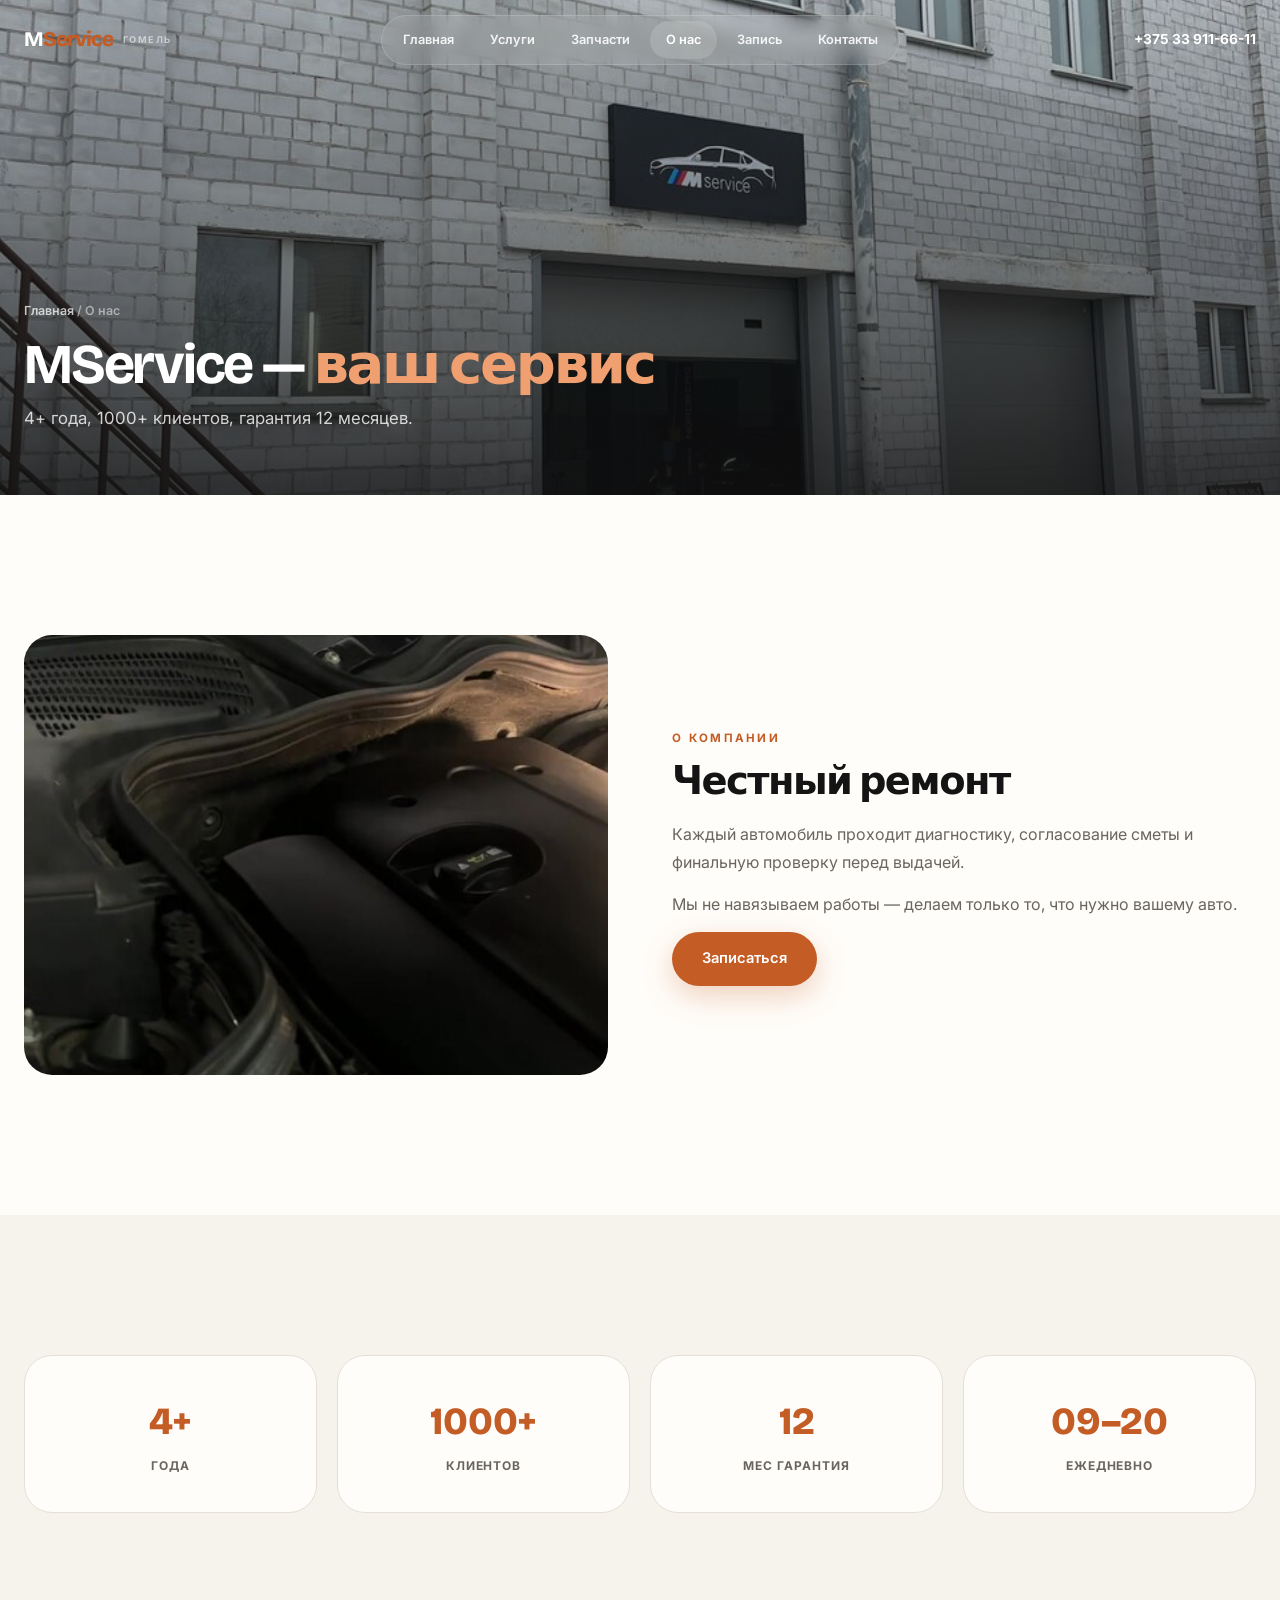
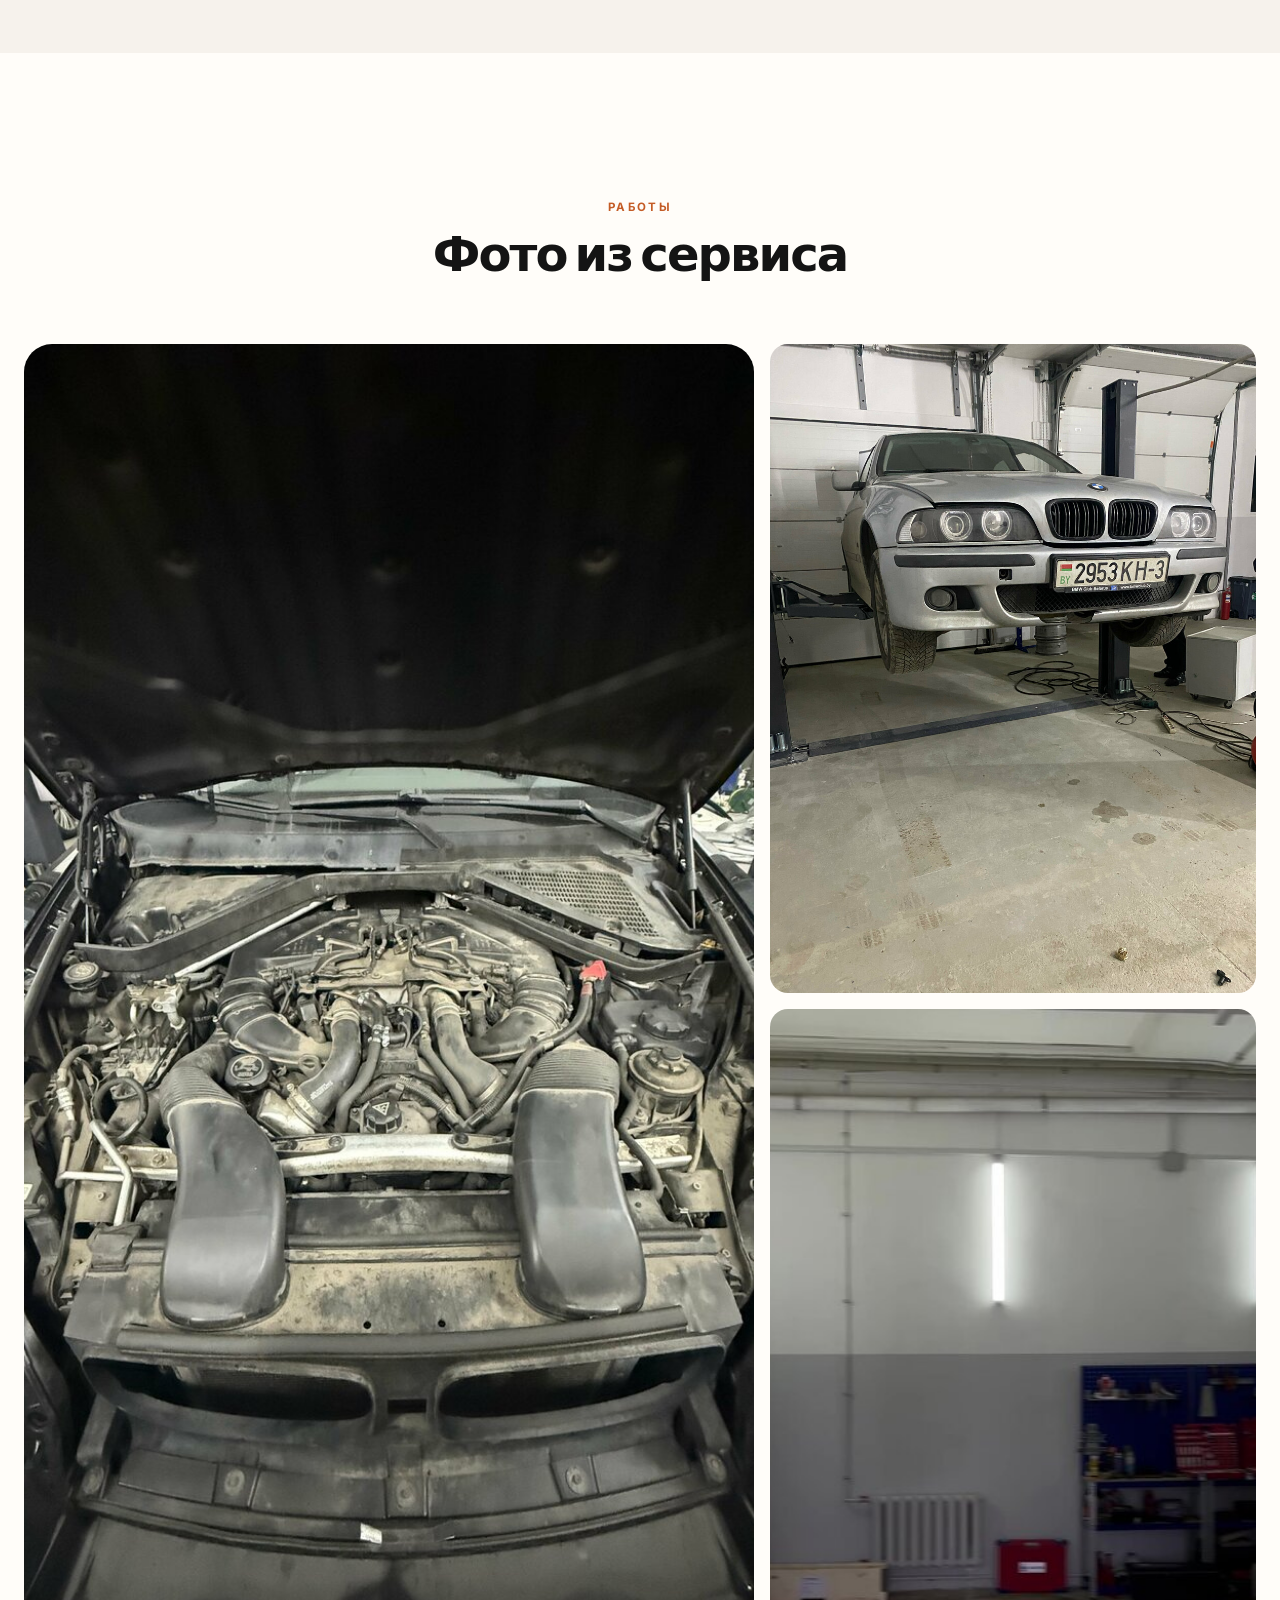
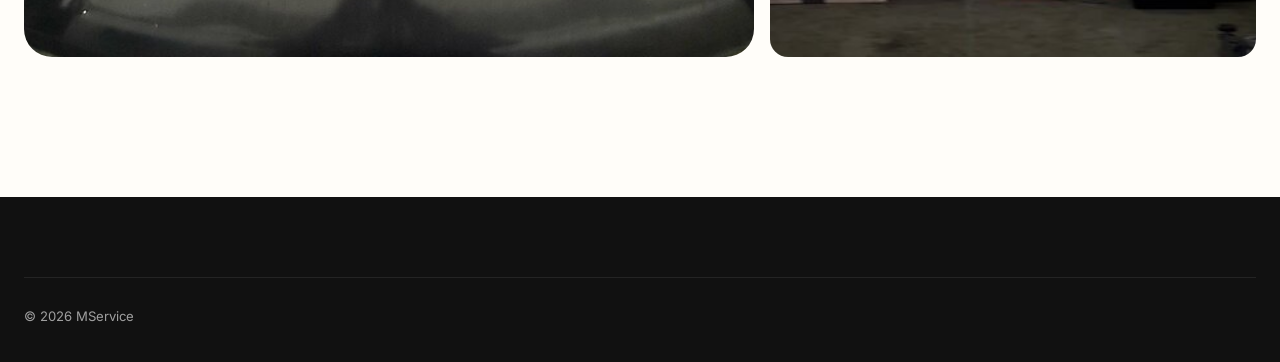
==== commit f7918bc4: "v15: replace stock photos with real MService images" ====
--- a/about.html
+++ b/about.html
@@ -5,7 +5,7 @@
   <meta name="viewport" content="width=device-width, initial-scale=1.0, viewport-fit=cover" />
   <title>О нас — MService</title>
   <link href="https://fonts.googleapis.com/css2?family=Bricolage+Grotesque:opsz,wght@12..96,500;12..96,700;12..96,800&family=Inter:wght@400;500;600;700&display=swap" rel="stylesheet" />
-  <link rel="stylesheet" href="./styles.css?v=14" />
+  <link rel="stylesheet" href="./styles.css?v=15" />
 </head>
 <body data-page="about">
 <div id="ms-root">
@@ -42,7 +42,7 @@
 
     <section class="sec sec-paper">
       <div class="wrap split">
-        <div class="split-img reveal" style="background-image:url('https://images.unsplash.com/photo-1619642751034-765df43c7869?w=1000&q=85')"></div>
+        <div class="split-img reveal" style="background-image:url('./images/tools.jpg')"></div>
         <div class="split-text reveal">
           <span class="sec-tag">О компании</span>
           <h2>Честный ремонт</h2>
@@ -66,10 +66,10 @@
       <div class="wrap">
         <div class="sec-head center reveal"><span class="sec-tag">Работы</span><h2>Фото из сервиса</h2></div>
         <div class="gallery reveal">
-          <div class="gallery-main"><img src="https://images.unsplash.com/photo-1487754180451-c456f719a1fc?w=900&q=85" alt="ДВС" loading="lazy" /></div>
+          <div class="gallery-main"><img src="./images/engine.jpg" alt="ДВС" loading="lazy" /></div>
           <div class="gallery-side">
-            <img src="./images/bmw-lift.jpg" alt="Подвеска" loading="lazy" />
-            <img src="https://images.unsplash.com/photo-1581094794329-cd5aa2aee6a8?w=600&q=85" alt="Диагностика" loading="lazy" />
+            <img src="./images/bmw-lift.jpg" alt="Подъёмник" loading="lazy" />
+            <img src="./images/diagnostic.jpg" alt="Диагностика" loading="lazy" />
           </div>
         </div>
       </div>
@@ -78,6 +78,6 @@
 
   <footer class="footer"><div class="wrap footer-bot"><span>© 2026 MService</span></div></footer>
 </div>
-<script src="./main.js?v=14"></script>
+<script src="./main.js?v=15"></script>
 </body>
 </html>
